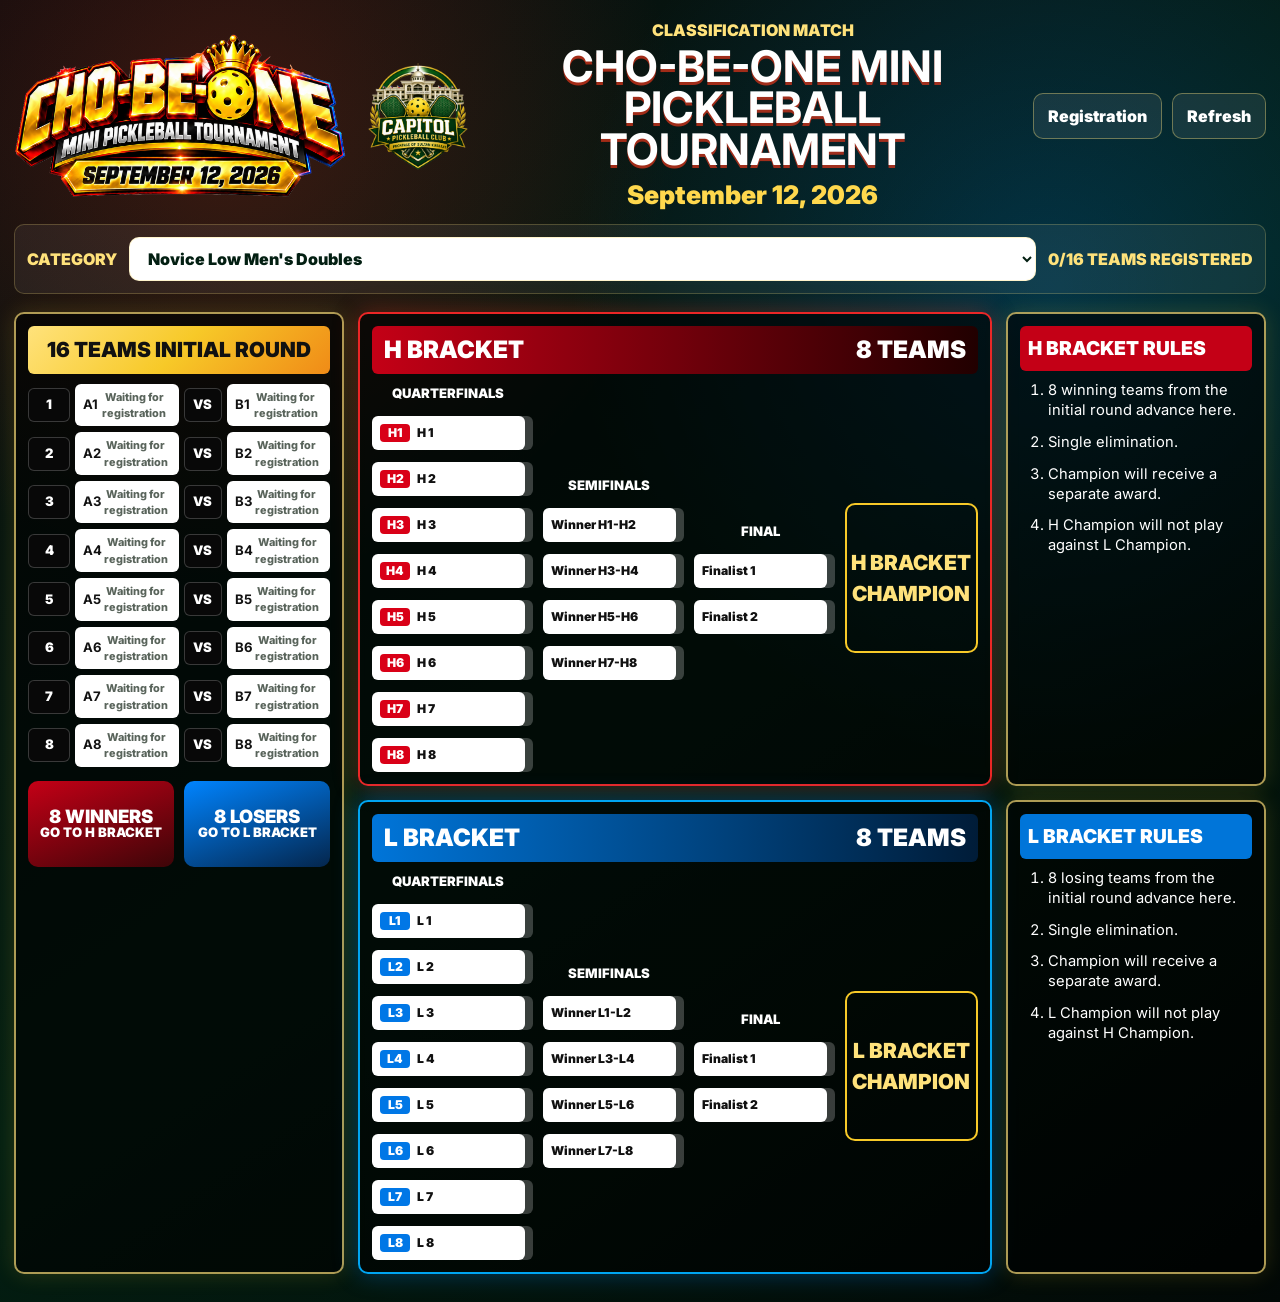
==== bracketing.html @ bdbdcc71 "Add bracketing" ====
<!DOCTYPE html>
<html lang="en">
<head>
  <meta charset="UTF-8">
  <meta name="viewport" content="width=device-width, initial-scale=1.0">
  <title>Cho-Be-One Tournament Bracketing</title>
  <meta name="description" content="Cho-Be-One Mini Pickleball Tournament category bracketing.">
  <link rel="preconnect" href="https://fonts.googleapis.com">
  <link rel="preconnect" href="https://fonts.gstatic.com" crossorigin>
  <link href="https://fonts.googleapis.com/css2?family=Inter:wght@400;600;700;800;900&display=swap" rel="stylesheet">
  <link rel="stylesheet" href="styles.css">
  <link rel="stylesheet" href="bracketing.css">
</head>
<body class="bracket-body">
  <main class="bracket-page">
    <header class="bracket-hero">
      <div class="bracket-brand">
        <img src="assets/chobeone-logo.png" alt="Cho-Be-One Mini Pickleball Tournament logo" class="bracket-event-logo">
        <img src="assets/cpc-logo.png" alt="Capitol Pickleball Club logo" class="bracket-club-logo">
      </div>
      <div class="bracket-title-wrap">
        <p class="bracket-kicker">Classification Match</p>
        <h1>Cho-Be-One Mini Pickleball Tournament</h1>
        <p>September 12, 2026</p>
      </div>
      <nav class="bracket-nav" aria-label="Bracketing navigation">
        <a href="index.html" class="bracket-nav-link">Registration</a>
        <button type="button" class="bracket-nav-link" id="refreshBracketBtn">Refresh</button>
      </nav>
    </header>

    <section class="bracket-control-panel">
      <label class="bracket-select-label" for="bracketCategorySelect">Category</label>
      <select id="bracketCategorySelect" class="bracket-category-select"></select>
      <div class="bracket-count" id="bracketCount">Loading teams...</div>
    </section>

    <section class="classification-layout">
      <aside class="initial-round-card">
        <div class="panel-title gold">16 Teams Initial Round</div>
        <div class="match-table" id="initialMatchTable"></div>
        <div class="advance-boxes">
          <div class="advance-box high">8 Winners<br><span>Go to H Bracket</span></div>
          <div class="advance-box low">8 Losers<br><span>Go to L Bracket</span></div>
        </div>
      </aside>

      <div class="brackets-stack">
        <section class="bracket-panel high-panel">
          <div class="bracket-panel-head">
            <h2>H Bracket</h2>
            <span>8 Teams</span>
          </div>
          <div class="tournament-bracket" id="hBracket"></div>
        </section>

        <section class="bracket-panel low-panel">
          <div class="bracket-panel-head">
            <h2>L Bracket</h2>
            <span>8 Teams</span>
          </div>
          <div class="tournament-bracket" id="lBracket"></div>
        </section>
      </div>

      <aside class="rules-stack">
        <section class="rules-panel high-rules">
          <h2>H Bracket Rules</h2>
          <ol>
            <li>8 winning teams from the initial round advance here.</li>
            <li>Single elimination.</li>
            <li>Champion will receive a separate award.</li>
            <li>H Champion will not play against L Champion.</li>
          </ol>
        </section>
        <section class="rules-panel low-rules">
          <h2>L Bracket Rules</h2>
          <ol>
            <li>8 losing teams from the initial round advance here.</li>
            <li>Single elimination.</li>
            <li>Champion will receive a separate award.</li>
            <li>L Champion will not play against H Champion.</li>
          </ol>
        </section>
      </aside>
    </section>
  </main>

  <script src="bracketing.js"></script>
</body>
</html>
---- styles.css ----
/* ==========================================================================
   Cho-Be-One Mini Pickleball Tournament - Design System & Stylesheet
   Typography: Inter (Clean, Modern, Athletic)
   Theme: Forest Emerald & Championship Gold with High Contrast Accents
   ========================================================================== */

:root {
  /* Brand Palette */
  --green-950: #031f12;
  --green-900: #07351f;
  --green-800: #0a4f2d;
  --green-700: #0c6f3a;
  --green-600: #108e4c;
  --green-100: #e3f5ec;
  --green-50:  #f0faf4;

  --gold-500: #f7c928;
  --gold-400: #ffd84d;
  --gold-300: #ffe27b;
  --gold-100: #fff9e6;

  --red-600: #c92a10;
  --red-500: #e23519;
  --red-100: #ffe8e4;

  --ink: #0d130f;
  --ink-secondary: #3d4a41;
  --muted: #66756b;
  --surface: #ffffff;
  --surface-subtle: #f8faf8;
  --line: rgba(3, 31, 18, 0.12);
  --line-focus: #0c6f3a;

  /* Shadows & Elevation */
  --shadow-sm: 0 2px 6px rgba(0, 0, 0, 0.05);
  --shadow-md: 0 8px 24px rgba(3, 31, 18, 0.08);
  --shadow-lg: 0 20px 48px rgba(3, 31, 18, 0.18), 0 6px 14px rgba(0, 0, 0, 0.08);
  --shadow-dropdown: 0 16px 40px rgba(3, 31, 18, 0.18), 0 4px 12px rgba(0, 0, 0, 0.06);

  /* Radii */
  --radius-sm: 6px;
  --radius-md: 10px;
  --radius-lg: 16px;
  --radius-full: 9999px;

  /* Physics / Inertial Transitions */
  --ease-spring: cubic-bezier(0.16, 1, 0.3, 1);
  --ease-smooth: cubic-bezier(0.2, 0.8, 0.2, 1);
  --duration-fast: 160ms;
  --duration-normal: 260ms;
  --duration-slow: 380ms;
}

/* Base Reset & Box Sizing */
*, *::before, *::after {
  box-sizing: border-box;
}

html {
  font-family: "Inter", -apple-system, BlinkMacSystemFont, "Segoe UI", Roboto, sans-serif;
  -webkit-font-smoothing: antialiased;
  -moz-osx-font-smoothing: grayscale;
  scroll-behavior: smooth;
  color: var(--ink);
  background: var(--green-950);
}

body {
  margin: 0;
  min-height: 100vh;
  color: var(--ink);
  font-family: "Inter", sans-serif;
  line-height: 1.5;
  background:
    radial-gradient(circle at 12% 8%, rgba(247, 201, 40, 0.18), transparent 38rem),
    radial-gradient(circle at 88% 30%, rgba(12, 111, 58, 0.35), transparent 42rem),
    linear-gradient(155deg, var(--green-950) 0%, var(--green-900) 45%, #05140d 100%);
  background-attachment: fixed;
  overflow-x: hidden;
}

img {
  max-width: 100%;
  height: auto;
  display: block;
}

button, input, select, textarea {
  font-family: inherit;
  font-size: 1rem;
}

/* Visually Hidden Utility for Accessible Native Controls */
.visually-hidden,
.visually-hidden-file {
  position: absolute !important;
  width: 1px !important;
  height: 1px !important;
  padding: 0 !important;
  margin: -1px !important;
  overflow: hidden !important;
  clip: rect(0, 0, 0, 0) !important;
  white-space: nowrap !important;
  border: 0 !important;
}

/* ==========================================================================
   Global Centralized Floating Toast Notifications
   ========================================================================== */
.toast-container {
  position: fixed;
  top: 24px;
  left: 50%;
  transform: translateX(-50%);
  z-index: 9999;
  width: min(92vw, 440px);
  pointer-events: none;
  display: flex;
  flex-direction: column;
  gap: 10px;
}

.toast {
  pointer-events: auto;
  display: flex;
  align-items: center;
  justify-content: space-between;
  gap: 12px;
  padding: 14px 18px;
  border-radius: var(--radius-md);
  background: rgba(13, 19, 15, 0.94);
  backdrop-filter: blur(14px);
  -webkit-backdrop-filter: blur(14px);
  color: #ffffff;
  box-shadow: 0 14px 36px rgba(0, 0, 0, 0.4), 0 0 0 1px rgba(255, 255, 255, 0.1);
  opacity: 0;
  transform: translateY(-24px) scale(0.94);
  transition: transform var(--duration-slow) var(--ease-spring), opacity var(--duration-normal) ease;
}

.toast.show {
  opacity: 1;
  transform: translateY(0) scale(1);
}

.toast.hide {
  opacity: 0;
  transform: translateY(-16px) scale(0.96);
  transition: transform 200ms ease, opacity 200ms ease;
}

.toast-body {
  display: flex;
  align-items: center;
  gap: 12px;
  min-width: 0;
  flex: 1;
}

.toast-icon {
  display: inline-flex;
  align-items: center;
  justify-content: center;
  flex-shrink: 0;
  width: 28px;
  height: 28px;
  border-radius: var(--radius-full);
}

.toast-message {
  font-size: 0.88rem;
  font-weight: 600;
  line-height: 1.4;
  word-break: break-word;
}

.toast-close {
  background: transparent;
  border: none;
  color: rgba(255, 255, 255, 0.6);
  cursor: pointer;
  padding: 4px;
  display: flex;
  align-items: center;
  justify-content: center;
  border-radius: var(--radius-sm);
  transition: color var(--duration-fast), background var(--duration-fast);
}

.toast-close:hover {
  color: #fff;
  background: rgba(255, 255, 255, 0.1);
}

/* Toast Variants */
.toast.toast-success {
  border-left: 4px solid var(--gold-500);
}
.toast.toast-success .toast-icon {
  background: rgba(12, 111, 58, 0.35);
  color: var(--gold-400);
}

.toast.toast-error {
  border-left: 4px solid var(--red-500);
}
.toast.toast-error .toast-icon {
  background: rgba(226, 53, 25, 0.25);
  color: #ff7563;
}

.toast.toast-info {
  border-left: 4px solid var(--gold-400);
}
.toast.toast-info .toast-icon {
  background: rgba(247, 201, 40, 0.2);
  color: var(--gold-300);
}

/* ==========================================================================
   Layout Shell & Header
   ========================================================================== */
.page-shell {
  width: min(1200px, calc(100% - clamp(24px, 5vw, 64px)));
  margin: 0 auto;
  padding: 24px 0 64px;
}

.site-header {
  margin-bottom: 14px;
}

.brand-lockup {
  display: flex;
  flex-direction: column;
  align-items: center;
  justify-content: center;
  gap: 8px;
  text-align: center;
}

.club-logo {
  width: clamp(115px, 14vw, 160px);
  height: auto;
  filter: drop-shadow(0 12px 28px rgba(0, 0, 0, 0.48));
  transition: transform var(--duration-normal) var(--ease-spring);
}

.club-logo:hover {
  transform: scale(1.04);
}

.event-logo {
  width: min(560px, 88vw);
  height: auto;
  filter: drop-shadow(0 14px 28px rgba(0, 0, 0, 0.45));
}

/* ==========================================================================
   Hero Section Grid
   ========================================================================== */
.hero-section {
  display: flex;
  flex-direction: column;
  gap: 24px;
}

.hero-grid {
  display: grid;
  grid-template-columns: minmax(0, 1.05fr) minmax(440px, 510px);
  gap: clamp(20px, 3.5vw, 36px);
  align-items: start;
}

.registration-panel {
  grid-column: 2;
  grid-row: 1 / span 2;
  align-self: stretch;
}

.categories-section {
  grid-column: 1;
  grid-row: 2;
  align-self: stretch;
}

/* Left Hero Copy */
.hero-copy {
  color: #ffffff;
  padding-top: 0;
}

.badge-pill {
  display: inline-flex;
  align-items: center;
  gap: 8px;
  padding: 5px 13px;
  border-radius: var(--radius-full);
  background: rgba(247, 201, 40, 0.12);
  border: 1px solid rgba(247, 201, 40, 0.32);
  color: var(--gold-300);
  font-size: 0.78rem;
  font-weight: 800;
  letter-spacing: 0.03em;
  text-transform: uppercase;
  margin-top: 14px;
  margin-bottom: 12px;
}

.badge-pill.sm {
  margin-top: 0;
  font-size: 0.72rem;
  padding: 4px 10px;
  margin-bottom: 10px;
}

.badge-icon {
  color: var(--gold-400);
}

.hero-title {
  margin: 0 0 12px;
  font-family: "Inter", sans-serif;
  font-size: clamp(2.3rem, 4.5vw, 3.8rem);
  font-weight: 900;
  line-height: 1.05;
  letter-spacing: -0.035em;
  color: #ffffff;
  text-transform: capitalize;
  text-shadow: 0 4px 16px rgba(0, 0, 0, 0.4);
}

.lead {
  margin: 0 0 20px;
  font-size: clamp(1rem, 1.4vw, 1.15rem);
  line-height: 1.6;
  color: rgba(255, 255, 255, 0.86);
  max-width: 540px;
}

/* Event Strip Cards: Row 1 is Tournament Date (full width), Row 2 is Start & Registration (2 cols) */
.event-strip {
  display: grid;
  grid-template-columns: repeat(2, minmax(0, 1fr));
  gap: 12px;
  margin-bottom: 12px;
}

.event-strip-item {
  display: flex;
  align-items: center;
  text-align: left;
  gap: 14px;
  padding: 16px 18px;
  border-radius: var(--radius-md);
  background: rgba(255, 255, 255, 0.05);
  border: 1px solid rgba(255, 255, 255, 0.12);
  backdrop-filter: blur(8px);
  transition: transform var(--duration-normal) var(--ease-spring), border-color var(--duration-normal);
}

.event-strip-item.featured,
.event-strip-item:first-child {
  grid-column: 1 / -1;
  background: rgba(255, 255, 255, 0.08);
  border-color: rgba(247, 201, 40, 0.3);
}

.event-strip-item:hover {
  transform: translateY(-2px);
  border-color: rgba(247, 201, 40, 0.4);
  background: rgba(255, 255, 255, 0.09);
}

.strip-icon-box {
  display: inline-flex;
  align-items: center;
  justify-content: center;
  width: 40px;
  height: 40px;
  border-radius: var(--radius-sm);
  background: rgba(247, 201, 40, 0.15);
  color: var(--gold-400);
  flex-shrink: 0;
}

.strip-label {
  display: block;
  font-size: 0.72rem;
  font-weight: 700;
  text-transform: uppercase;
  letter-spacing: 0.04em;
  color: rgba(255, 255, 255, 0.65);
  margin-bottom: 3px;
  text-align: left;
}

.strip-value {
  display: block;
  font-size: 0.96rem;
  font-weight: 800;
  color: #ffffff;
  text-align: left;
}

/* Deadline Box */
.deadline-box {
  display: flex;
  align-items: center;
  gap: 16px;
  padding: 16px 20px;
  border-radius: var(--radius-md);
  border-left: 4px solid var(--gold-500);
  background: linear-gradient(90deg, rgba(226, 53, 25, 0.22), rgba(247, 201, 40, 0.12));
  border-top: 1px solid rgba(255, 255, 255, 0.08);
  border-right: 1px solid rgba(255, 255, 255, 0.08);
  border-bottom: 1px solid rgba(255, 255, 255, 0.08);
  margin-bottom: 0;
}

.deadline-icon-wrap {
  display: inline-flex;
  align-items: center;
  justify-content: center;
  width: 40px;
  height: 40px;
  border-radius: var(--radius-full);
  background: rgba(226, 53, 25, 0.2);
  color: var(--gold-400);
  flex-shrink: 0;
}

.deadline-label {
  display: block;
  font-size: 0.75rem;
  font-weight: 700;
  text-transform: uppercase;
  letter-spacing: 0.03em;
  color: rgba(255, 255, 255, 0.72);
}

.deadline-value {
  display: block;
  font-size: 1.05rem;
  font-weight: 800;
  color: var(--gold-300);
  margin-top: 2px;
}


/* ==========================================================================
   Registration Form Panel (Clean Cards, 8px Spacing, Modern UX)
   ========================================================================== */
.registration-panel {
  background: var(--surface);
  border-radius: var(--radius-lg);
  border: 1px solid rgba(255, 226, 123, 0.4);
  box-shadow: var(--shadow-lg);
  padding: clamp(20px, 3.5vw, 32px);
  position: relative;
}

.form-header {
  margin-bottom: 24px;
}

.form-header-badge {
  display: inline-block;
  font-size: 0.72rem;
  font-weight: 800;
  text-transform: uppercase;
  letter-spacing: 0.05em;
  color: var(--green-700);
  background: var(--green-100);
  padding: 4px 10px;
  border-radius: var(--radius-full);
  margin-bottom: 8px;
}

.form-header h2 {
  margin: 0 0 6px;
  font-size: clamp(1.4rem, 2.2vw, 1.85rem);
  font-weight: 800;
  letter-spacing: -0.02em;
  color: var(--green-950);
}

.form-header p {
  margin: 0;
  font-size: 0.88rem;
  color: var(--muted);
}

/* Form Sections */
.form-sections-wrapper {
  display: flex;
  flex-direction: column;
  gap: 20px;
}

.form-section {
  border: 1px solid var(--line);
  border-radius: var(--radius-md);
  padding: 18px 16px 16px;
  margin: 0;
  background: var(--surface-subtle);
  transition: border-color var(--duration-normal);
}

.form-section:focus-within {
  border-color: rgba(12, 111, 58, 0.4);
}

.section-legend {
  font-size: 0.8rem;
  font-weight: 800;
  text-transform: uppercase;
  letter-spacing: 0.04em;
  color: var(--green-800);
  padding: 0 8px;
  margin-left: 4px;
  display: inline-flex;
  align-items: center;
  gap: 8px;
}

.legend-num {
  display: inline-flex;
  align-items: center;
  justify-content: center;
  width: 18px;
  height: 18px;
  border-radius: var(--radius-full);
  background: var(--green-700);
  color: #fff;
  font-size: 0.7rem;
  font-weight: 900;
}

.form-grid {
  display: grid;
  grid-template-columns: repeat(2, minmax(0, 1fr));
  gap: 14px;
  margin-top: 4px;
}

.field {
  display: flex;
  flex-direction: column;
  gap: 6px;
}

.field.full {
  grid-column: 1 / -1;
}

.field-label {
  font-size: 0.82rem;
  font-weight: 700;
  color: var(--ink);
  letter-spacing: -0.01em;
}

.required-star {
  color: var(--red-500);
  font-weight: 900;
}

.field-hint {
  display: block;
  font-size: 0.76rem;
  font-weight: 600;
  color: var(--muted);
}

.category-meta-row {
  margin-top: 6px;
  display: flex;
  align-items: center;
  justify-content: space-between;
}

/* Input Styles */
.input-wrapper input {
  width: 100%;
  min-height: 44px;
  padding: 10px 14px;
  border: 1px solid var(--line);
  border-radius: var(--radius-sm);
  background: #ffffff;
  color: var(--ink);
  font-size: 0.92rem;
  font-weight: 500;
  outline: none;
  transition: border-color var(--duration-fast), box-shadow var(--duration-fast), background var(--duration-fast);
}

.input-wrapper input::placeholder {
  color: #9aa59e;
  font-weight: 400;
}

.input-wrapper input:hover {
  border-color: rgba(3, 31, 18, 0.28);
}

.input-wrapper input:focus {
  border-color: var(--line-focus);
  box-shadow: 0 0 0 3px rgba(12, 111, 58, 0.18);
  background: #ffffff;
}

/* ==========================================================================
   Smooth Custom Dropdown Component
   ========================================================================== */
.custom-dropdown {
  position: relative;
  width: 100%;
  outline: none;
  user-select: none;
}

.dropdown-trigger {
  display: flex;
  align-items: center;
  justify-content: space-between;
  width: 100%;
  min-height: 46px;
  padding: 10px 14px;
  border: 1px solid var(--line);
  border-radius: var(--radius-sm);
  background: #ffffff;
  color: var(--ink);
  font-size: 0.92rem;
  font-weight: 500;
  cursor: pointer;
  outline: none;
  transition: border-color var(--duration-fast), box-shadow var(--duration-fast), background var(--duration-fast);
}

.custom-dropdown:focus .dropdown-trigger,
.custom-dropdown.open .dropdown-trigger {
  border-color: var(--line-focus);
  box-shadow: 0 0 0 3px rgba(12, 111, 58, 0.18);
}

.dropdown-trigger:hover {
  border-color: rgba(3, 31, 18, 0.32);
}

.dropdown-selected-text {
  flex: 1;
  white-space: nowrap;
  overflow: hidden;
  text-overflow: ellipsis;
  color: var(--ink);
}

.dropdown-selected-text.is-placeholder {
  color: #9aa59e;
}

.dropdown-arrow {
  display: inline-flex;
  align-items: center;
  justify-content: center;
  color: var(--muted);
  margin-left: 8px;
  transition: transform var(--duration-normal) var(--ease-spring), color var(--duration-fast);
}

.custom-dropdown.open .dropdown-arrow {
  transform: rotate(180deg);
  color: var(--green-700);
}

/* Dropdown Menu Popover with Inertial Spring Animation */
.dropdown-menu {
  position: absolute;
  top: calc(100% + 6px);
  left: 0;
  right: 0;
  z-index: 100;
  margin: 0;
  padding: 6px;
  list-style: none;
  background: #ffffff;
  border: 1px solid rgba(12, 111, 58, 0.2);
  border-radius: var(--radius-md);
  box-shadow: var(--shadow-dropdown);
  max-height: 280px;
  overflow-y: auto;
  overscroll-behavior: contain;

  /* Inertial Entry/Exit State */
  opacity: 0;
  visibility: hidden;
  transform: translateY(-8px) scale(0.98);
  pointer-events: none;
  transition:
    opacity var(--duration-normal) var(--ease-spring),
    transform var(--duration-normal) var(--ease-spring),
    visibility var(--duration-normal);
}

.custom-dropdown.open .dropdown-menu {
  opacity: 1;
  visibility: visible;
  transform: translateY(0) scale(1);
  pointer-events: auto;
}

/* Custom Scrollbar for Dropdown Menu */
.dropdown-menu::-webkit-scrollbar {
  width: 6px;
}
.dropdown-menu::-webkit-scrollbar-thumb {
  background: rgba(3, 31, 18, 0.15);
  border-radius: 999px;
}
.dropdown-menu::-webkit-scrollbar-thumb:hover {
  background: rgba(3, 31, 18, 0.3);
}

/* Dropdown Options */
.dropdown-option {
  display: flex;
  align-items: center;
  justify-content: space-between;
  gap: 10px;
  padding: 10px 12px;
  border-radius: var(--radius-sm);
  font-size: 0.88rem;
  font-weight: 500;
  color: var(--ink);
  cursor: pointer;
  transition: background var(--duration-fast) ease, color var(--duration-fast) ease;
}

.dropdown-option:hover,
.dropdown-option.highlighted {
  background: var(--green-50);
  color: var(--green-950);
}

.dropdown-option.selected {
  background: var(--green-100);
  color: var(--green-900);
  font-weight: 700;
}

.dropdown-option.disabled {
  opacity: 0.55;
  cursor: not-allowed;
  background: #fff8f7;
  color: #8b1c12;
}

.option-badge {
  font-size: 0.72rem;
  font-weight: 700;
  padding: 3px 8px;
  border-radius: var(--radius-full);
  background: rgba(3, 31, 18, 0.06);
  color: var(--muted);
  flex-shrink: 0;
}

.dropdown-option.selected .option-badge {
  background: var(--green-700);
  color: #fff;
}

.dropdown-option.disabled .option-badge {
  background: #ffe8e4;
  color: var(--red-600);
}

/* ==========================================================================
   Custom File Dropzone UX
   ========================================================================== */
.custom-file-dropzone {
  display: block;
  border: 1.5px dashed var(--line);
  border-radius: var(--radius-md);
  background: #ffffff;
  padding: 14px 16px;
  cursor: pointer;
  transition: border-color var(--duration-fast), background var(--duration-fast), transform var(--duration-fast);
}

.custom-file-dropzone:hover {
  border-color: var(--green-700);
  background: var(--green-50);
}

.custom-file-dropzone.has-file {
  border-color: var(--green-600);
  background: var(--green-50);
  border-style: solid;
}

.dropzone-content {
  display: flex;
  align-items: center;
  gap: 12px;
}

.dropzone-icon {
  display: inline-flex;
  align-items: center;
  justify-content: center;
  width: 38px;
  height: 38px;
  border-radius: var(--radius-sm);
  background: var(--green-100);
  color: var(--green-700);
  flex-shrink: 0;
  transition: transform var(--duration-fast) var(--ease-spring);
}

.custom-file-dropzone:hover .dropzone-icon {
  transform: scale(1.08);
}

.custom-file-dropzone.has-file .dropzone-icon {
  background: var(--green-700);
  color: #ffffff;
}

.dropzone-text {
  flex: 1;
  min-width: 0;
}

.dropzone-prompt {
  display: block;
  font-size: 0.84rem;
  font-weight: 700;
  color: var(--ink);
  white-space: nowrap;
  overflow: hidden;
  text-overflow: ellipsis;
}

.dropzone-sub {
  display: block;
  font-size: 0.73rem;
  color: var(--muted);
}

.file-chosen-tag {
  display: inline-block;
  font-size: 0.72rem;
  font-weight: 700;
  color: var(--green-800);
  background: var(--green-100);
  padding: 4px 8px;
  border-radius: var(--radius-sm);
  flex-shrink: 0;
}

/* ==========================================================================
   Buttons & Loaders
   ========================================================================== */
.primary-button {
  position: relative;
  display: inline-flex;
  align-items: center;
  justify-content: center;
  width: 100%;
  min-height: 52px;
  margin-top: 20px;
  padding: 12px 24px;
  border: 0;
  border-radius: var(--radius-md);
  background: linear-gradient(135deg, var(--gold-400) 0%, var(--gold-500) 50%, #f08b17 100%);
  color: #111411;
  cursor: pointer;
  font-size: 0.96rem;
  font-weight: 900;
  letter-spacing: 0.02em;
  text-transform: uppercase;
  box-shadow: 0 6px 0 #942f11, 0 14px 22px rgba(0, 0, 0, 0.16);
  transition: transform var(--duration-fast) var(--ease-spring), box-shadow var(--duration-fast) var(--ease-spring), filter var(--duration-fast);
}

.primary-button:hover {
  transform: translateY(-2px);
  box-shadow: 0 8px 0 #942f11, 0 18px 28px rgba(0, 0, 0, 0.2);
  filter: brightness(1.03);
}

.primary-button:active {
  transform: translateY(3px);
  box-shadow: 0 3px 0 #942f11, 0 6px 12px rgba(0, 0, 0, 0.2);
}

.primary-button:disabled {
  cursor: not-allowed;
  opacity: 0.75;
  transform: none;
  box-shadow: 0 4px 0 #942f11;
}

/* Spinner for Buttons (Form submit & Modal action) */
.button-loader,
.modal-btn-spinner {
  display: none;
  width: 18px;
  height: 18px;
  margin-left: 10px;
  border: 2.5px solid rgba(17, 20, 17, 0.22);
  border-top-color: #111411;
  border-radius: 999px;
  animation: spin 0.7s linear infinite;
}

.primary-button.loading .button-loader,
.modal-action.loading .button-loader {
  display: inline-block;
}

@keyframes spin {
  to { transform: rotate(360deg); }
}

.privacy-note {
  display: flex;
  align-items: center;
  justify-content: center;
  gap: 6px;
  margin: 16px 0 0;
  font-size: 0.78rem;
  color: var(--muted);
  text-align: center;
}

.privacy-note svg {
  color: var(--green-700);
  flex-shrink: 0;
}

.placeholder-actions {
  display: grid;
  grid-template-columns: repeat(2, minmax(0, 1fr));
  gap: 12px;
  margin-top: 24px;
  padding-top: 20px;
  border-top: 1px solid var(--line);
}

.secondary-action-button {
  min-height: 48px;
  padding: 10px 16px;
  display: inline-flex;
  align-items: center;
  justify-content: center;
  gap: 8px;
  border: 1.5px solid rgba(12, 111, 58, 0.22);
  border-radius: var(--radius-md);
  background: #ffffff;
  color: var(--green-950);
  cursor: pointer;
  font-family: "Inter", sans-serif;
  font-size: 0.85rem;
  font-weight: 800;
  letter-spacing: 0.04em;
  text-transform: uppercase;
  box-shadow: 0 2px 5px rgba(3, 31, 18, 0.04);
  transition:
    transform var(--duration-fast) var(--ease-spring),
    border-color var(--duration-fast) ease,
    background-color var(--duration-fast) ease,
    color var(--duration-fast) ease,
    box-shadow var(--duration-fast) var(--ease-spring);
}

.secondary-action-button .action-btn-icon {
  color: var(--green-700);
  transition: transform var(--duration-fast) var(--ease-spring), color var(--duration-fast) ease;
}

.secondary-action-button:hover {
  transform: translateY(-2px);
  border-color: var(--green-700);
  background: var(--green-50);
  color: var(--green-900);
  box-shadow: 0 6px 16px rgba(12, 111, 58, 0.12);
}

.secondary-action-button:hover .action-btn-icon {
  transform: scale(1.1);
  color: var(--green-800);
}

.secondary-action-button:active {
  transform: translateY(1px);
  box-shadow: 0 2px 4px rgba(3, 31, 18, 0.08);
}

.secondary-action-button:focus-visible {
  outline: none;
  border-color: var(--green-700);
  box-shadow: 0 0 0 3px rgba(12, 111, 58, 0.2);
}

/* Status Message (Inline fallback) */
.status-message {
  margin-bottom: 16px;
  padding: 12px 16px;
  border-radius: var(--radius-sm);
  font-size: 0.88rem;
  font-weight: 700;
  line-height: 1.4;
}

.status-message.success {
  background: #dff6e8;
  color: #0c4f2b;
  border-left: 4px solid var(--green-700);
}

.status-message.error {
  background: #ffe2dc;
  color: #8b1c12;
  border-left: 4px solid var(--red-500);
}

/* ==========================================================================
   Categories / Brackets Grid Section
   ========================================================================== */
.categories-section {
  margin-top: 18px;
  padding-top: 18px;
  border-top: 1px solid rgba(255, 255, 255, 0.1);
}

.section-header-row {
  margin-bottom: 24px;
}

.section-heading h2 {
  margin: 0 0 8px;
  font-size: clamp(1.6rem, 3vw, 2.2rem);
  font-weight: 900;
  letter-spacing: -0.025em;
  color: #ffffff;
}

.section-sub {
  margin: 0;
  font-size: 0.95rem;
  color: rgba(255, 255, 255, 0.72);
  max-width: 620px;
}

.category-grid {
  display: grid;
  grid-template-columns: repeat(auto-fill, minmax(260px, 1fr));
  gap: 16px;
}

/* Bracket Card */
.bracket-card {
  display: flex;
  flex-direction: column;
  justify-content: space-between;
  padding: 20px;
  border-radius: var(--radius-md);
  background: rgba(255, 255, 255, 0.05);
  border: 1px solid rgba(255, 226, 123, 0.22);
  backdrop-filter: blur(8px);
  cursor: pointer;
  transition: transform var(--duration-normal) var(--ease-spring), border-color var(--duration-normal), background var(--duration-normal), box-shadow var(--duration-normal);
}

.bracket-card:hover {
  transform: translateY(-4px);
  background: rgba(255, 255, 255, 0.09);
  border-color: var(--gold-400);
  box-shadow: 0 12px 28px rgba(0, 0, 0, 0.3);
}

.bracket-card.is-selected {
  border-color: var(--gold-400);
  background: rgba(247, 201, 40, 0.12);
  box-shadow: 0 0 0 2px var(--gold-400);
}

.bracket-badge {
  align-self: flex-start;
  font-size: 0.72rem;
  font-weight: 800;
  text-transform: uppercase;
  letter-spacing: 0.04em;
  padding: 3px 8px;
  border-radius: var(--radius-full);
  background: rgba(247, 201, 40, 0.15);
  color: var(--gold-300);
  margin-bottom: 12px;
}

.bracket-title {
  font-size: 1.08rem;
  font-weight: 800;
  color: #ffffff;
  margin: 0 0 14px;
  line-height: 1.25;
}

.bracket-footer {
  display: flex;
  align-items: center;
  justify-content: space-between;
  padding-top: 12px;
  border-top: 1px solid rgba(255, 255, 255, 0.08);
}

.bracket-slots {
  font-size: 0.78rem;
  font-weight: 700;
  color: rgba(255, 255, 255, 0.72);
}

.bracket-slots.full {
  color: #ff8c7a;
}

.bracket-select-action {
  font-size: 0.76rem;
  font-weight: 800;
  text-transform: uppercase;
  color: var(--gold-300);
  display: inline-flex;
  align-items: center;
  gap: 4px;
}

/* ==========================================================================
   Skeleton Loading Component
   ========================================================================== */
@keyframes shimmer {
  0% { background-position: -200% 0; }
  100% { background-position: 200% 0; }
}

.skeleton {
  background: linear-gradient(
    90deg,
    rgba(255, 255, 255, 0.08) 25%,
    rgba(255, 255, 255, 0.18) 50%,
    rgba(255, 255, 255, 0.08) 75%
  );
  background-size: 200% 100%;
  animation: shimmer 1.6s infinite ease-in-out;
  border-radius: var(--radius-sm);
  display: block;
}

/* Light background skeleton */
.skeleton-text {
  background: linear-gradient(
    90deg,
    #e8edea 25%,
    #f4f7f5 50%,
    #e8edea 75%
  );
  background-size: 200% 100%;
  animation: shimmer 1.6s infinite ease-in-out;
  height: 14px;
  display: inline-block;
}

.skeleton-card {
  min-height: 140px;
  cursor: default !important;
}

.skeleton-card:hover {
  transform: none !important;
  border-color: rgba(255, 226, 123, 0.22) !important;
  background: rgba(255, 255, 255, 0.05) !important;
  box-shadow: none !important;
}

.skeleton-badge {
  width: 60px;
  height: 18px;
  border-radius: var(--radius-full);
  margin-bottom: 12px;
}

.skeleton-title {
  width: 85%;
  height: 22px;
  margin-bottom: 16px;
}

.skeleton-subtitle {
  width: 50%;
  height: 14px;
}

/* ==========================================================================
   Modal Dialog & Inertial Animation
   ========================================================================== */
.modal-backdrop {
  position: fixed;
  inset: 0;
  z-index: 1000;
  display: flex;
  align-items: center;
  justify-content: center;
  padding: 20px;
  background: rgba(3, 31, 18, 0.78);
  backdrop-filter: blur(10px);
  -webkit-backdrop-filter: blur(10px);
  opacity: 0;
  visibility: hidden;
  transition: opacity var(--duration-normal) var(--ease-spring), visibility var(--duration-normal);
}

.modal-backdrop.open {
  opacity: 1;
  visibility: visible;
}

.success-modal {
  position: relative;
  width: min(100%, 460px);
  border-radius: var(--radius-lg);
  border: 1px solid rgba(255, 226, 123, 0.65);
  background: var(--surface);
  box-shadow: 0 28px 70px rgba(0, 0, 0, 0.5);
  padding: 36px 30px 30px;
  text-align: center;
  transform: scale(0.92) translateY(16px);
  transition: transform var(--duration-slow) var(--ease-spring);
}

.modal-backdrop.open .success-modal {
  transform: scale(1) translateY(0);
}

.modal-close {
  position: absolute;
  top: 14px;
  right: 14px;
  width: 36px;
  height: 36px;
  border: 1px solid var(--line);
  border-radius: var(--radius-full);
  background: #ffffff;
  color: var(--green-950);
  cursor: pointer;
  display: flex;
  align-items: center;
  justify-content: center;
  transition: background var(--duration-fast), transform var(--duration-fast);
}

.modal-close:hover {
  background: var(--green-50);
  transform: rotate(90deg);
}

.modal-badge-wrapper {
  display: flex;
  justify-content: center;
  margin-bottom: 20px;
}

.modal-badge {
  display: inline-flex;
  align-items: center;
  justify-content: center;
  width: 76px;
  height: 76px;
  border-radius: var(--radius-full);
  background: linear-gradient(135deg, var(--gold-300), var(--gold-500));
  color: var(--green-950);
  box-shadow: 0 10px 24px rgba(247, 201, 40, 0.35);
}

.modal-eyebrow {
  margin: 0 0 6px;
  font-size: 0.78rem;
  font-weight: 800;
  text-transform: uppercase;
  letter-spacing: 0.05em;
  color: var(--green-700);
}

.success-modal h2 {
  margin: 0 0 12px;
  font-size: clamp(1.6rem, 2.5vw, 2.1rem);
  font-weight: 900;
  letter-spacing: -0.025em;
  color: var(--green-950);
}

.modal-desc {
  margin: 0 0 24px;
  color: var(--ink-secondary);
  font-size: 0.92rem;
  line-height: 1.6;
}

.modal-button-group {
  display: flex;
  justify-content: center;
}

.modal-action {
  width: 100%;
  margin-top: 0;
  box-shadow: 0 4px 0 #942f11, 0 10px 18px rgba(0, 0, 0, 0.14);
}

/* ==========================================================================
   Responsive Breakpoints & UX Alignments
   ========================================================================== */

/* Narrow screens */
@media (max-width: 860px) {
  .site-header {
    margin-bottom: 10px;
  }

  .hero-grid {
    grid-template-columns: 1fr;
    gap: 20px;
  }

  .registration-panel,
  .categories-section {
    grid-column: auto;
    grid-row: auto;
  }

  .hero-copy {
    text-align: center;
    display: flex;
    flex-direction: column;
    align-items: center;
  }

  .hero-title {
    max-width: 700px;
  }

  .lead {
    max-width: 600px;
  }

  .event-strip {
    width: 100%;
    max-width: 640px;
  }

  .event-strip-item {
    text-align: left;
  }

  .deadline-box {
    width: 100%;
    max-width: 640px;
    text-align: left;
    margin-bottom: 0;
  }

  .registration-panel {
    max-width: 640px;
    margin: 0 auto;
    width: 100%;
  }

  .categories-section {
    width: 100%;
    max-width: 640px;
    margin: 12px auto 0;
    padding-top: 28px;
  }
}

/* Phablet / Mobile Landscape (max-width: 768px) */
@media (max-width: 768px) {
  .site-header {
    margin-bottom: 8px;
  }

  .club-logo {
    width: clamp(105px, 16vw, 135px);
  }

  .event-logo {
    width: min(440px, 88vw);
  }

  .category-grid {
    grid-template-columns: repeat(auto-fill, minmax(220px, 1fr));
  }
}

/* Mobile Portrait (max-width: 580px) */
@media (max-width: 580px) {
  .page-shell {
    width: calc(100% - 24px);
    padding: 14px 0 36px;
  }

  .site-header {
    margin-bottom: 6px;
  }

  .club-logo {
    width: 110px;
  }

  .hero-grid {
    gap: 16px;
  }

  .badge-pill {
    margin-top: 12px;
    margin-bottom: 8px;
  }

  .hero-title {
    font-size: 2rem;
    margin-bottom: 8px;
  }

  .lead {
    font-size: 0.94rem;
    margin-bottom: 14px;
  }

  .event-strip {
    grid-template-columns: 1fr;
    gap: 8px;
    margin-bottom: 12px;
  }

  .event-strip-item {
    padding: 12px 14px;
    text-align: left;
  }

  .event-strip-item.featured,
  .event-strip-item:first-child {
    grid-column: auto;
  }

  .deadline-box {
    padding: 12px 14px;
    margin-bottom: 0;
  }

  .registration-panel {
    padding: 20px 16px;
    border-radius: var(--radius-md);
  }

  .form-section {
    padding: 16px 12px 12px;
  }

  .form-grid {
    grid-template-columns: 1fr;
    gap: 12px;
  }

  .field.full {
    grid-column: 1;
  }

  .category-grid {
    grid-template-columns: 1fr;
  }

  .toast-container {
    top: 14px;
    width: calc(100% - 28px);
  }

  .toast {
    padding: 12px 14px;
  }

  .success-modal {
    padding: 28px 20px 24px;
  }

  .primary-button {
    min-height: 50px;
    font-size: 0.9rem;
  }
}
---- bracketing.css ----
.bracket-body {
  color: #fff;
  background:
    radial-gradient(circle at 18% 10%, rgba(226, 53, 25, 0.24), transparent 28rem),
    radial-gradient(circle at 82% 22%, rgba(0, 132, 255, 0.22), transparent 30rem),
    linear-gradient(145deg, #090b0d 0%, #031f12 52%, #020806 100%);
}

.bracket-page {
  width: min(1540px, calc(100% - 28px));
  margin: 0 auto;
  padding: 18px 0 28px;
}

.bracket-hero {
  display: grid;
  grid-template-columns: auto minmax(0, 1fr) auto;
  align-items: center;
  gap: 18px;
  min-height: 150px;
}

.bracket-brand {
  display: flex;
  align-items: center;
  gap: 16px;
}

.bracket-event-logo {
  width: min(360px, 26vw);
}

.bracket-club-logo {
  width: 110px;
}

.bracket-title-wrap {
  text-align: center;
}

.bracket-kicker {
  margin: 0 0 4px;
  color: var(--gold-300);
  font-weight: 900;
  text-transform: uppercase;
}

.bracket-title-wrap h1 {
  margin: 0;
  font-size: clamp(1.8rem, 3.4vw, 4.2rem);
  line-height: 0.95;
  text-transform: uppercase;
  text-shadow: 0 3px 0 rgba(226, 53, 25, 0.7);
}

.bracket-title-wrap p:last-child {
  margin: 6px 0 0;
  color: var(--gold-400);
  font-size: clamp(1.1rem, 2vw, 2rem);
  font-weight: 900;
}

.bracket-nav {
  justify-self: end;
  display: flex;
  gap: 10px;
}

.bracket-nav-link,
.bracket-category-select {
  min-height: 42px;
  border: 1px solid rgba(255, 226, 123, 0.38);
  border-radius: var(--radius-md);
  background: rgba(255, 255, 255, 0.08);
  color: #fff;
  font-weight: 900;
  text-decoration: none;
  padding: 10px 14px;
}

.bracket-nav-link {
  cursor: pointer;
}

.bracket-control-panel {
  display: flex;
  align-items: center;
  gap: 12px;
  margin: 10px 0 18px;
  padding: 12px;
  border: 1px solid rgba(255, 226, 123, 0.22);
  border-radius: var(--radius-md);
  background: rgba(255, 255, 255, 0.06);
}

.bracket-select-label,
.bracket-count {
  color: var(--gold-300);
  font-weight: 900;
  text-transform: uppercase;
}

.bracket-category-select {
  flex: 1;
  background: #fff;
  color: var(--green-950);
}

.classification-layout {
  display: grid;
  grid-template-columns: 330px minmax(620px, 1fr) 260px;
  gap: 14px;
  align-items: stretch;
}

.initial-round-card,
.bracket-panel,
.rules-panel {
  border-radius: var(--radius-md);
  border: 2px solid rgba(255, 226, 123, 0.68);
  background: rgba(0, 0, 0, 0.62);
  box-shadow: 0 0 22px rgba(247, 201, 40, 0.16);
}

.initial-round-card {
  padding: 12px;
}

.panel-title {
  margin-bottom: 10px;
  padding: 8px 10px;
  border-radius: var(--radius-sm);
  color: #111;
  font-size: 1.3rem;
  font-weight: 900;
  text-align: center;
  text-transform: uppercase;
}

.panel-title.gold {
  background: linear-gradient(135deg, var(--gold-300), var(--gold-500), #f08b17);
}

.match-table {
  display: grid;
  gap: 6px;
}

.match-row {
  display: grid;
  grid-template-columns: 42px 1fr 38px 1fr;
  gap: 5px;
  align-items: center;
}

.match-cell {
  min-height: 34px;
  display: flex;
  align-items: center;
  justify-content: center;
  border-radius: var(--radius-sm);
  background: #fff;
  color: #111;
  font-size: 0.82rem;
  font-weight: 900;
  text-align: center;
}

.match-number,
.match-vs {
  background: #080808;
  color: #fff;
  border: 1px solid rgba(255, 255, 255, 0.2);
}

.team-cell {
  justify-content: flex-start;
  padding: 5px 8px;
}

.team-cell span {
  display: block;
  color: #59645b;
  font-size: 0.68rem;
  font-weight: 800;
}

.advance-boxes {
  display: grid;
  grid-template-columns: 1fr 1fr;
  gap: 10px;
  margin-top: 14px;
}

.advance-box {
  min-height: 86px;
  display: flex;
  flex-direction: column;
  justify-content: center;
  border-radius: var(--radius-md);
  color: #fff;
  font-size: 1.15rem;
  font-weight: 900;
  line-height: 1.05;
  text-align: center;
  text-transform: uppercase;
}

.advance-box span {
  font-size: 0.82rem;
}

.advance-box.high {
  background: linear-gradient(160deg, #c40016, #3d0508);
}

.advance-box.low {
  background: linear-gradient(160deg, #0084ff, #04264d);
}

.brackets-stack {
  display: grid;
  gap: 14px;
}

.bracket-panel {
  padding: 12px;
}

.high-panel {
  border-color: rgba(255, 42, 42, 0.92);
  box-shadow: 0 0 24px rgba(226, 53, 25, 0.34);
}

.low-panel {
  border-color: rgba(0, 174, 255, 0.95);
  box-shadow: 0 0 24px rgba(0, 132, 255, 0.34);
}

.bracket-panel-head {
  display: flex;
  align-items: center;
  justify-content: space-between;
  margin-bottom: 10px;
  padding: 6px 12px;
  border-radius: var(--radius-sm);
  color: #fff;
  text-transform: uppercase;
}

.high-panel .bracket-panel-head {
  background: linear-gradient(90deg, #c40016, #210000);
}

.low-panel .bracket-panel-head {
  background: linear-gradient(90deg, #0075d9, #001c38);
}

.bracket-panel-head h2,
.bracket-panel-head span {
  margin: 0;
  font-size: 1.5rem;
  font-weight: 900;
}

.tournament-bracket {
  display: grid;
  grid-template-columns: 1.15fr 1fr 1fr 1fr;
  gap: 18px;
  align-items: center;
  min-height: 258px;
}

.round {
  display: grid;
  gap: 12px;
}

.round-title {
  color: #fff;
  font-size: 0.82rem;
  font-weight: 900;
  text-align: center;
  text-transform: uppercase;
}

.bracket-slot {
  min-height: 34px;
  display: flex;
  align-items: center;
  border-radius: var(--radius-sm);
  background: #fff;
  color: #111;
  font-size: 0.76rem;
  font-weight: 900;
  padding: 5px 8px;
  box-shadow: 8px 0 0 rgba(255, 255, 255, 0.22);
}

.slot-prefix {
  min-width: 30px;
  margin-right: 7px;
  border-radius: 4px;
  color: #fff;
  text-align: center;
}

.high-panel .slot-prefix {
  background: #d90017;
}

.low-panel .slot-prefix {
  background: #0077e6;
}

.champion-box {
  display: grid;
  place-items: center;
  min-height: 150px;
  border-radius: var(--radius-md);
  border: 2px solid var(--gold-500);
  color: var(--gold-300);
  font-size: 1.3rem;
  font-weight: 900;
  text-align: center;
  text-transform: uppercase;
}

.rules-stack {
  display: grid;
  gap: 14px;
}

.rules-panel {
  padding: 12px;
}

.rules-panel h2 {
  margin: 0 0 10px;
  padding: 8px;
  border-radius: var(--radius-sm);
  color: #fff;
  font-size: 1.2rem;
  font-weight: 900;
  text-transform: uppercase;
}

.high-rules h2 {
  background: #c40016;
}

.low-rules h2 {
  background: #0075d9;
}

.rules-panel ol {
  margin: 0;
  padding-left: 28px;
}

.rules-panel li {
  margin-bottom: 12px;
  font-size: 0.92rem;
  line-height: 1.35;
}

@media (max-width: 1180px) {
  .bracket-hero,
  .classification-layout {
    grid-template-columns: 1fr;
  }

  .bracket-brand,
  .bracket-nav {
    justify-self: center;
  }

  .classification-layout {
    gap: 18px;
  }
}

@media (max-width: 760px) {
  .bracket-page {
    width: calc(100% - 20px);
  }

  .bracket-control-panel,
  .bracket-nav,
  .advance-boxes {
    grid-template-columns: 1fr;
    flex-direction: column;
    align-items: stretch;
  }

  .bracket-brand {
    flex-direction: column-reverse;
  }

  .bracket-event-logo {
    width: 100%;
  }

  .bracket-club-logo {
    width: 90px;
  }

  .match-row {
    grid-template-columns: 34px 1fr 32px 1fr;
  }

  .tournament-bracket {
    grid-template-columns: 1fr;
  }
}
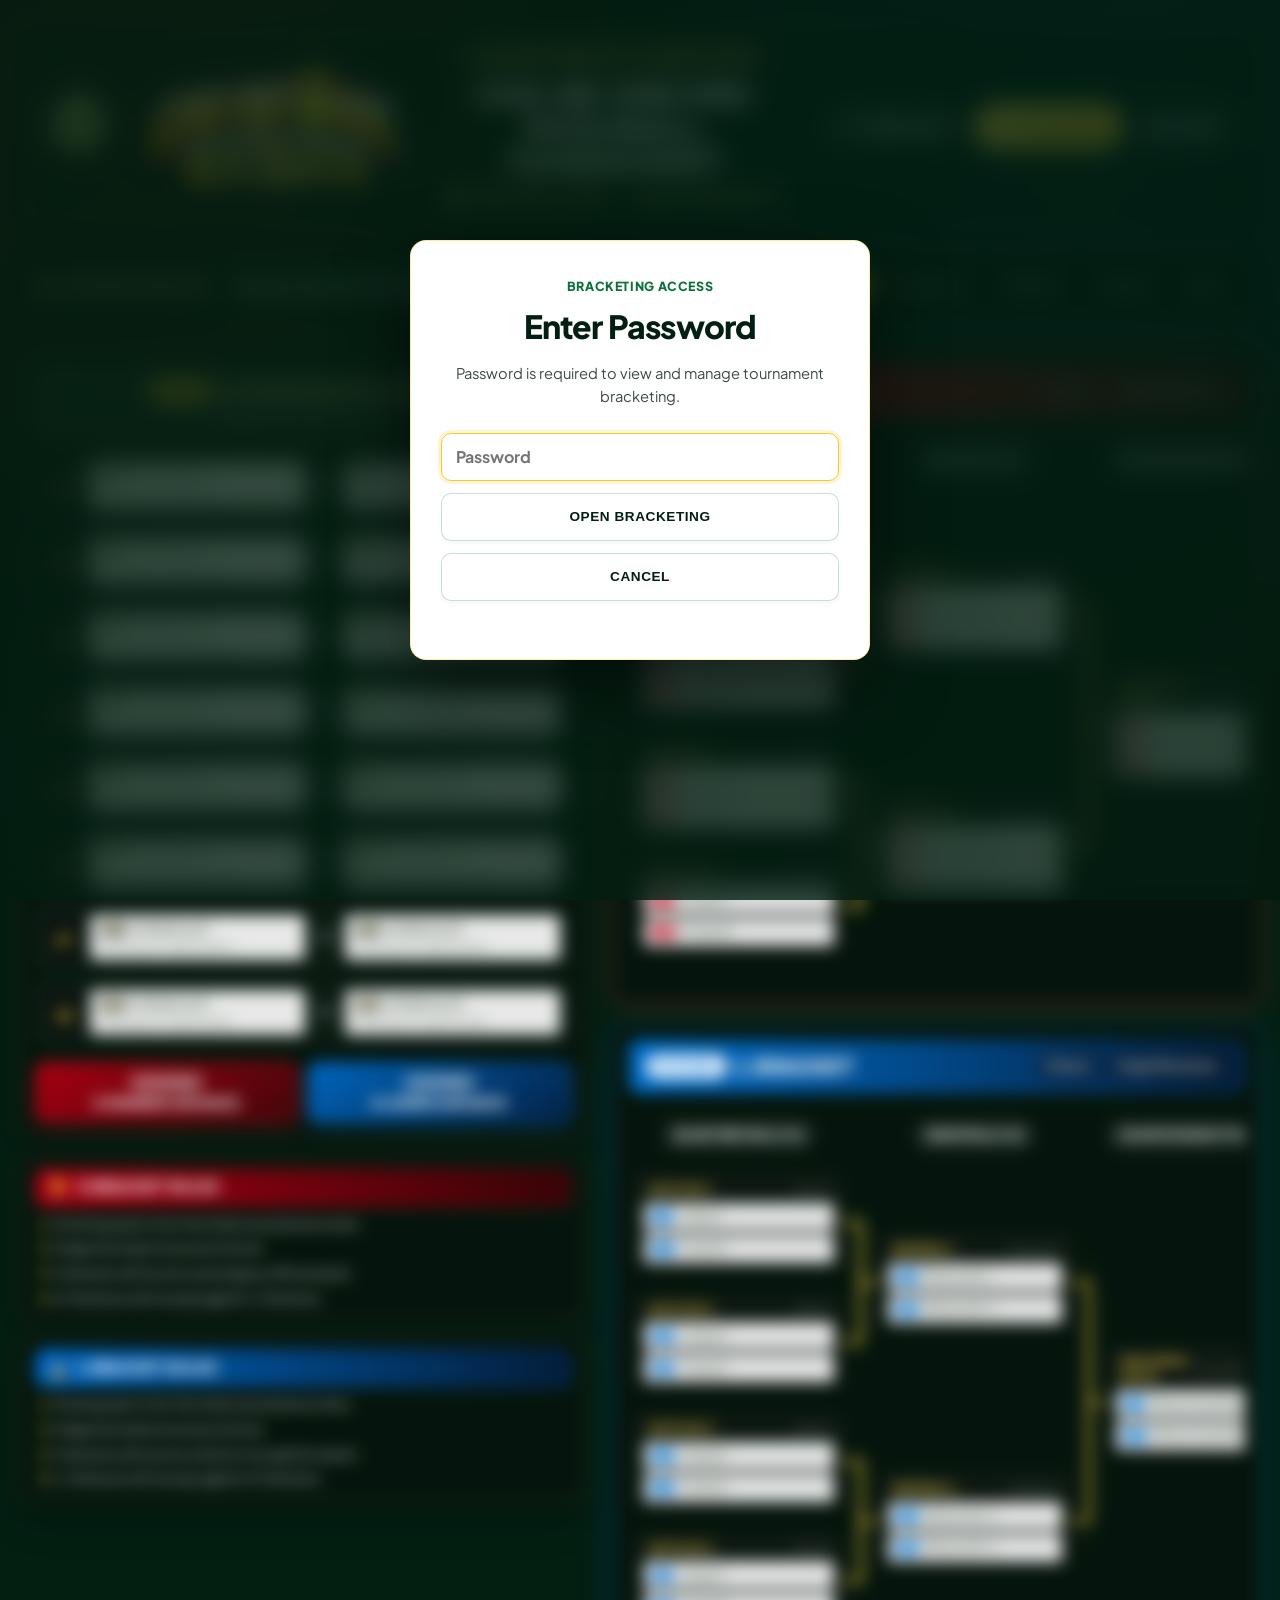
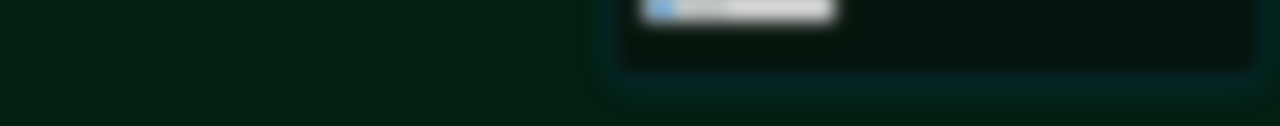
==== commit 1e010c0f: "Restrict Bracketing & Add Interactive Results" ====
--- a/bracketing.html
+++ b/bracketing.html
@@ -4,87 +4,264 @@
   <meta charset="UTF-8">
   <meta name="viewport" content="width=device-width, initial-scale=1.0">
   <title>Cho-Be-One Tournament Bracketing</title>
-  <meta name="description" content="Cho-Be-One Mini Pickleball Tournament category bracketing.">
+  <meta name="description" content="Official Cho-Be-One Mini Pickleball Tournament classification match and bracketing system.">
   <link rel="preconnect" href="https://fonts.googleapis.com">
   <link rel="preconnect" href="https://fonts.gstatic.com" crossorigin>
-  <link href="https://fonts.googleapis.com/css2?family=Inter:wght@400;600;700;800;900&display=swap" rel="stylesheet">
+  <link href="https://fonts.googleapis.com/css2?family=Outfit:wght@500;600;700;800;900&family=Plus+Jakarta+Sans:wght@400;500;600;700;800&display=swap" rel="stylesheet">
   <link rel="stylesheet" href="styles.css">
   <link rel="stylesheet" href="bracketing.css">
 </head>
-<body class="bracket-body">
+<body class="bracket-body bracket-access-locked">
+  <!-- Global Centralized Floating Toast Notification Container -->
+  <div id="toastContainer" class="toast-container" aria-live="polite" aria-atomic="true"></div>
+
   <main class="bracket-page">
     <header class="bracket-hero">
       <div class="bracket-brand">
+        <img src="assets/cpc-logo.png" alt="Capitol Pickleball Club logo" class="bracket-club-logo">
+        <span class="bracket-brand-divider" aria-hidden="true"></span>
         <img src="assets/chobeone-logo.png" alt="Cho-Be-One Mini Pickleball Tournament logo" class="bracket-event-logo">
-        <img src="assets/cpc-logo.png" alt="Capitol Pickleball Club logo" class="bracket-club-logo">
-      </div>
+      </div>
+
       <div class="bracket-title-wrap">
-        <p class="bracket-kicker">Classification Match</p>
-        <h1>Cho-Be-One Mini Pickleball Tournament</h1>
-        <p>September 12, 2026</p>
-      </div>
-      <nav class="bracket-nav" aria-label="Bracketing navigation">
-        <a href="index.html" class="bracket-nav-link">Registration</a>
-        <button type="button" class="bracket-nav-link" id="refreshBracketBtn">Refresh</button>
+        <div class="bracket-kicker-badge">
+          <span class="kicker-dot"></span>
+          <span>Official Bracket & Classification</span>
+        </div>
+        <h1 class="bracket-main-title">Cho-Be-One Mini Pickleball Tournament</h1>
+        <p class="bracket-meta-info">
+          <svg class="meta-icon" viewBox="0 0 20 20" fill="currentColor" width="16" height="16" aria-hidden="true">
+            <path fill-rule="evenodd" d="M6 2a1 1 0 00-1 1v1H4a2 2 0 00-2 2v10a2 2 0 002 2h12a2 2 0 002-2V6a2 2 0 00-2-2h-1V3a1 1 0 10-2 0v1H7V3a1 1 0 00-1-1zm0 5a1 1 0 000 2h8a1 1 0 100-2H6z" clip-rule="evenodd"/>
+          </svg>
+          <span>September 12, 2026</span>
+          <span class="meta-dot" aria-hidden="true">•</span>
+          <span>Capitol Pickleball Club</span>
+        </p>
+      </div>
+
+      <nav class="bracket-nav" aria-label="Tournament navigation">
+        <a href="index.html" class="bracket-nav-btn bracket-btn-ghost">
+          <svg class="nav-btn-icon" viewBox="0 0 20 20" fill="currentColor" width="16" height="16" aria-hidden="true">
+            <path fill-rule="evenodd" d="M9.707 16.707a1 1 0 01-1.414 0l-6-6a1 1 0 010-1.414l6-6a1 1 0 011.414 1.414L5.414 9H17a1 1 0 110 2H5.414l4.293 4.293a1 1 0 010 1.414z" clip-rule="evenodd"/>
+          </svg>
+          <span>Registration</span>
+        </a>
+        <button type="button" class="bracket-nav-btn bracket-btn-primary" id="refreshBracketBtn" aria-label="Refresh tournament bracket data">
+          <svg class="refresh-icon" viewBox="0 0 20 20" fill="currentColor" width="16" height="16" aria-hidden="true">
+            <path fill-rule="evenodd" d="M4 2a1 1 0 011 1v2.101a7.002 7.002 0 0111.601 2.566 1 1 0 11-1.885.666A5.002 5.002 0 005.999 7H9a1 1 0 010 2H4a1 1 0 01-1-1V3a1 1 0 011-1zm.008 9.057a1 1 0 011.276.61A5.002 5.002 0 0014.001 13H11a1 1 0 110-2h5a1 1 0 011 1v5a1 1 0 11-2 0v-2.101a7.002 7.002 0 01-11.601-2.566 1 1 0 01.61-1.276z" clip-rule="evenodd"/>
+          </svg>
+          <span class="refresh-spinner" aria-hidden="true"></span>
+          <span class="refresh-text">Refresh Data</span>
+        </button>
+        <button type="button" class="bracket-nav-btn bracket-btn-ghost" id="adminAccessBtn" aria-label="Open admin access">
+          <svg class="nav-btn-icon" viewBox="0 0 20 20" fill="currentColor" width="16" height="16" aria-hidden="true">
+            <path fill-rule="evenodd" d="M10 2a4 4 0 00-4 4v2H5a2 2 0 00-2 2v6a2 2 0 002 2h10a2 2 0 002-2v-6a2 2 0 00-2-2h-1V6a4 4 0 00-4-4zm2 6V6a2 2 0 10-4 0v2h4z" clip-rule="evenodd"/>
+          </svg>
+          <span id="adminAccessText">Admin</span>
+        </button>
       </nav>
     </header>
 
-    <section class="bracket-control-panel">
-      <label class="bracket-select-label" for="bracketCategorySelect">Category</label>
-      <select id="bracketCategorySelect" class="bracket-category-select"></select>
-      <div class="bracket-count" id="bracketCount">Loading teams...</div>
+    <!-- Control Toolbar with Category Selector and Stage Navigation -->
+    <section class="bracket-control-panel" aria-label="Bracket filters and controls">
+      <div class="category-selector-group">
+        <label class="bracket-select-label" for="bracketCategorySelect">
+          <svg class="select-label-icon" viewBox="0 0 20 20" fill="currentColor" width="16" height="16" aria-hidden="true">
+            <path d="M7 3a1 1 0 000 2h6a1 1 0 100-2H7zM4 7a1 1 0 011-1h10a1 1 0 110 2H5a1 1 0 01-1-1zM2 11a2 2 0 012-2h12a2 2 0 012 2v4a2 2 0 01-2 2H4a2 2 0 01-2-2v-4z"/>
+          </svg>
+          <span>Category Bracket</span>
+        </label>
+        <div class="select-wrapper">
+          <select id="bracketCategorySelect" class="visually-hidden" aria-label="Select tournament category"></select>
+          <!-- Custom Smooth Dropdown UI -->
+          <div class="custom-dropdown bracket-dropdown" id="bracketCustomDropdown" role="combobox" aria-expanded="false" aria-haspopup="listbox" aria-label="Select tournament category" tabindex="0">
+            <div class="dropdown-trigger bracket-dropdown-trigger" id="bracketDropdownTrigger">
+              <span class="dropdown-selected-text" id="bracketDropdownSelectedText">Novice Low Men's Doubles</span>
+              <span class="dropdown-arrow" aria-hidden="true">
+                <svg viewBox="0 0 24 24" fill="none" stroke="currentColor" stroke-width="2.5" stroke-linecap="round" stroke-linejoin="round" width="16" height="16">
+                  <polyline points="6 9 12 15 18 9"></polyline>
+                </svg>
+              </span>
+            </div>
+            <ul class="dropdown-menu bracket-dropdown-menu" id="bracketDropdownMenu" role="listbox">
+              <!-- Populated dynamically via JavaScript with smooth animations & live team count badges -->
+            </ul>
+          </div>
+        </div>
+      </div>
+
+      <div class="bracket-status-tracker">
+        <div class="capacity-info">
+          <span class="capacity-indicator-dot" aria-hidden="true"></span>
+          <span class="bracket-count" id="bracketCount">Loading teams...</span>
+        </div>
+        <div class="capacity-progress-bar" aria-hidden="true">
+          <div class="capacity-fill" id="capacityFill" style="width: 0%;"></div>
+        </div>
+      </div>
+
+      <!-- Stage Quick-View Navigation for Responsive Accessibility -->
+      <div class="bracket-stage-nav" role="tablist" aria-label="Tournament stages">
+        <button type="button" class="stage-tab active" data-stage="all" role="tab" aria-selected="true">All Stages</button>
+        <button type="button" class="stage-tab" data-stage="initial" role="tab" aria-selected="false">Initial Round</button>
+        <button type="button" class="stage-tab" data-stage="h-bracket" role="tab" aria-selected="false">H Bracket</button>
+        <button type="button" class="stage-tab" data-stage="l-bracket" role="tab" aria-selected="false">L Bracket</button>
+        <button type="button" class="stage-tab" data-stage="rules" role="tab" aria-selected="false">Rules</button>
+      </div>
     </section>
 
-    <section class="classification-layout">
-      <aside class="initial-round-card">
-        <div class="panel-title gold">16 Teams Initial Round</div>
-        <div class="match-table" id="initialMatchTable"></div>
-        <div class="advance-boxes">
-          <div class="advance-box high">8 Winners<br><span>Go to H Bracket</span></div>
-          <div class="advance-box low">8 Losers<br><span>Go to L Bracket</span></div>
-        </div>
-      </aside>
-
-      <div class="brackets-stack">
-        <section class="bracket-panel high-panel">
+    <!-- Main Classification & Tournament Layout Grid -->
+    <section class="classification-layout" id="classificationLayout">
+      <!-- Left Column: Elimination Round & Rules Below It -->
+      <div class="elimination-sidebar" id="eliminationSidebar">
+        <!-- 1. Initial 16 Teams Round -->
+        <aside class="initial-round-card stage-section" id="stageInitial" aria-label="16 teams classification round">
+          <div class="panel-header-card gold-header">
+            <div class="header-main-tag">
+              <span class="header-badge">Stage 1</span>
+              <h2>16 Teams Initial Round</h2>
+            </div>
+            <span class="header-sub">8 Classification Matches (A vs B)</span>
+          </div>
+
+          <div class="match-table" id="initialMatchTable" role="region" aria-label="Initial match pairings">
+            <!-- Populated by JavaScript with real data or skeletons -->
+          </div>
+
+          <div class="advance-boxes">
+            <div class="advance-box high">
+              <div class="advance-badge">H Pathway</div>
+              <div class="advance-text">8 Winners Advance</div>
+            </div>
+            <div class="advance-box low">
+              <div class="advance-badge">L Pathway</div>
+              <div class="advance-text">8 Losers Advance</div>
+            </div>
+          </div>
+        </aside>
+
+        <!-- 3. Tournament Rules & Guidelines (Directly Below Elimination Round) -->
+        <aside class="rules-stack stage-section" id="stageRules" aria-label="Tournament rules">
+          <section class="rules-panel high-rules">
+            <div class="rules-panel-header">
+              <span class="rule-icon-badge high-icon" aria-hidden="true">🏆</span>
+              <h2>H Bracket Rules</h2>
+            </div>
+            <ol class="rules-list">
+              <li>8 winning teams from the initial round advance here.</li>
+              <li>Single elimination knockout format.</li>
+              <li>Champion will receive a prestigious official award.</li>
+              <li>H Champion will not play against L Champion.</li>
+            </ol>
+          </section>
+
+          <section class="rules-panel low-rules">
+            <div class="rules-panel-header">
+              <span class="rule-icon-badge low-icon" aria-hidden="true">🏅</span>
+              <h2>L Bracket Rules</h2>
+            </div>
+            <ol class="rules-list">
+              <li>8 losing teams from the initial round advance here.</li>
+              <li>Single elimination knockout format.</li>
+              <li>Champion will receive a distinct recognition award.</li>
+              <li>L Champion will not play against H Champion.</li>
+            </ol>
+          </section>
+        </aside>
+      </div>
+
+      <!-- Right Column: Dual Brackets (High & Low) Stack with Expanded Room Width -->
+      <div class="brackets-stack stage-section" id="stageBrackets">
+        <!-- High (H) Bracket Section -->
+        <section class="bracket-panel high-panel stage-subsection" id="stageHBracket" aria-label="H Bracket championship tree">
           <div class="bracket-panel-head">
-            <h2>H Bracket</h2>
-            <span>8 Teams</span>
-          </div>
-          <div class="tournament-bracket" id="hBracket"></div>
+            <div class="panel-title-group">
+              <span class="bracket-tier-badge high-badge">Division H</span>
+              <h2>H Bracket</h2>
+            </div>
+            <div class="panel-meta-tags">
+              <span class="bracket-meta-tag">8 Teams</span>
+              <span class="bracket-meta-tag">Single Elimination</span>
+            </div>
+          </div>
+          <div class="bracket-scroll-hint" aria-hidden="true">
+            <svg viewBox="0 0 20 20" fill="currentColor" width="14" height="14">
+              <path fill-rule="evenodd" d="M12.293 5.293a1 1 0 011.414 0l4 4a1 1 0 010 1.414l-4 4a1 1 0 01-1.414-1.414L14.586 11H3a1 1 0 110-2h11.586l-2.293-2.293a1 1 0 010-1.414z" clip-rule="evenodd"/>
+            </svg>
+            <span>Swipe horizontally to view all rounds →</span>
+          </div>
+          <div class="tournament-bracket-scroller">
+            <div class="tournament-bracket" id="hBracket" role="region" aria-label="H Bracket Tree"></div>
+          </div>
         </section>
 
-        <section class="bracket-panel low-panel">
+        <!-- Low (L) Bracket Section -->
+        <section class="bracket-panel low-panel stage-subsection" id="stageLBracket" aria-label="L Bracket consolation tree">
           <div class="bracket-panel-head">
-            <h2>L Bracket</h2>
-            <span>8 Teams</span>
-          </div>
-          <div class="tournament-bracket" id="lBracket"></div>
+            <div class="panel-title-group">
+              <span class="bracket-tier-badge low-badge">Division L</span>
+              <h2>L Bracket</h2>
+            </div>
+            <div class="panel-meta-tags">
+              <span class="bracket-meta-tag">8 Teams</span>
+              <span class="bracket-meta-tag">Single Elimination</span>
+            </div>
+          </div>
+          <div class="bracket-scroll-hint" aria-hidden="true">
+            <svg viewBox="0 0 20 20" fill="currentColor" width="14" height="14">
+              <path fill-rule="evenodd" d="M12.293 5.293a1 1 0 011.414 0l4 4a1 1 0 010 1.414l-4 4a1 1 0 01-1.414-1.414L14.586 11H3a1 1 0 110-2h11.586l-2.293-2.293a1 1 0 010-1.414z" clip-rule="evenodd"/>
+            </svg>
+            <span>Swipe horizontally to view all rounds →</span>
+          </div>
+          <div class="tournament-bracket-scroller">
+            <div class="tournament-bracket" id="lBracket" role="region" aria-label="L Bracket Tree"></div>
+          </div>
         </section>
       </div>
-
-      <aside class="rules-stack">
-        <section class="rules-panel high-rules">
-          <h2>H Bracket Rules</h2>
-          <ol>
-            <li>8 winning teams from the initial round advance here.</li>
-            <li>Single elimination.</li>
-            <li>Champion will receive a separate award.</li>
-            <li>H Champion will not play against L Champion.</li>
-          </ol>
-        </section>
-        <section class="rules-panel low-rules">
-          <h2>L Bracket Rules</h2>
-          <ol>
-            <li>8 losing teams from the initial round advance here.</li>
-            <li>Single elimination.</li>
-            <li>Champion will receive a separate award.</li>
-            <li>L Champion will not play against H Champion.</li>
-          </ol>
-        </section>
-      </aside>
     </section>
   </main>
+
+  <div id="resultModalBackdrop" class="modal-backdrop result-modal-backdrop" role="dialog" aria-modal="true" aria-labelledby="resultModalTitle" aria-hidden="true">
+    <article class="success-modal result-modal">
+      <button type="button" class="modal-close" id="resultModalClose" aria-label="Close result dialog">&times;</button>
+      <p class="modal-eyebrow" id="resultModalCategory">Declare Result</p>
+      <h2 id="resultModalTitle">Select Winner</h2>
+      <p class="modal-desc" id="resultModalDesc">Choose the winning team for this match.</p>
+      <div class="result-winner-options" id="resultWinnerOptions"></div>
+      <div class="modal-button-group">
+        <button type="button" class="secondary-action-button result-cancel-btn" id="resultModalCancel">Cancel</button>
+      </div>
+    </article>
+  </div>
+
+  <div id="adminModalBackdrop" class="modal-backdrop result-modal-backdrop" role="dialog" aria-modal="true" aria-labelledby="adminModalTitle" aria-hidden="true">
+    <article class="success-modal result-modal">
+      <button type="button" class="modal-close" id="adminModalClose" aria-label="Close admin dialog">&times;</button>
+      <p class="modal-eyebrow">Admin Access</p>
+      <h2 id="adminModalTitle">Enter Password</h2>
+      <p class="modal-desc">Admin access is required before declaring bracket results.</p>
+      <form id="adminAccessForm" class="admin-access-form">
+        <input type="password" id="adminPasswordInput" class="admin-password-input" autocomplete="current-password" placeholder="Password" required>
+        <button type="submit" class="secondary-action-button result-cancel-btn">Unlock Admin</button>
+        <button type="button" class="secondary-action-button result-cancel-btn" id="adminModalCancel">Cancel</button>
+      </form>
+      <p class="admin-error-text" id="adminErrorText" aria-live="polite"></p>
+    </article>
+  </div>
+
+  <div id="bracketAccessModalBackdrop" class="modal-backdrop result-modal-backdrop open" role="dialog" aria-modal="true" aria-labelledby="bracketAccessModalTitle" aria-hidden="false">
+    <article class="success-modal result-modal">
+      <p class="modal-eyebrow">Bracketing Access</p>
+      <h2 id="bracketAccessModalTitle">Enter Password</h2>
+      <p class="modal-desc">Password is required to view and manage tournament bracketing.</p>
+      <form id="bracketAccessForm" class="admin-access-form">
+        <input type="password" id="bracketAccessPasswordInput" class="admin-password-input" autocomplete="current-password" placeholder="Password" required>
+        <button type="submit" class="secondary-action-button result-cancel-btn">Open Bracketing</button>
+        <button type="button" class="secondary-action-button result-cancel-btn" id="bracketAccessCancel">Cancel</button>
+      </form>
+      <p class="admin-error-text" id="bracketAccessErrorText" aria-live="polite"></p>
+    </article>
+  </div>
 
   <script src="bracketing.js"></script>
 </body>
--- a/styles.css
+++ b/styles.css
@@ -1318,6 +1318,44 @@
   box-shadow: 0 4px 0 #942f11, 0 10px 18px rgba(0, 0, 0, 0.14);
 }
 
+.portal-access-form {
+  display: grid;
+  gap: 12px;
+}
+
+.portal-password-input {
+  width: 100%;
+  min-height: 48px;
+  padding: 10px 14px;
+  border: 1px solid var(--line);
+  border-radius: var(--radius-md);
+  background: #ffffff;
+  color: var(--green-950);
+  font: inherit;
+  font-weight: 700;
+  outline: none;
+  transition: border-color var(--duration-fast) var(--ease-spring), box-shadow var(--duration-fast) var(--ease-spring);
+}
+
+.portal-password-input:focus {
+  border-color: var(--gold-500);
+  box-shadow: 0 0 0 3px rgba(247, 201, 40, 0.18);
+}
+
+.portal-submit-btn {
+  width: 100%;
+  justify-content: center;
+}
+
+.portal-error-text {
+  min-height: 18px;
+  margin: 10px 0 0;
+  color: var(--red-600);
+  font-size: 0.82rem;
+  font-weight: 800;
+  text-align: center;
+}
+
 /* ==========================================================================
    Responsive Breakpoints & UX Alignments
    ========================================================================== */
--- a/bracketing.css
+++ b/bracketing.css
@@ -1,23 +1,96 @@
+/* ==========================================================================
+   Cho-Be-One Mini Pickleball Tournament - Bracketing Stylesheet
+   Typography: Outfit (Display & Numbers) + Plus Jakarta Sans (Interface & Rosters)
+   Colors: Preserved Forest Emerald, Championship Gold, Crimson H, Electric Blue L
+   Architecture: High-contrast athletic dashboard, connected bracket tree,
+                 skeleton loading states, inertial micro-interactions.
+   ========================================================================== */
+
+:root {
+  --font-display: 'Outfit', sans-serif;
+  --font-body: 'Plus Jakarta Sans', -apple-system, BlinkMacSystemFont, "Segoe UI", Roboto, sans-serif;
+
+  /* Preserved Color Tokens */
+  --bracket-bg-dark: #060907;
+  --bracket-bg-gradient: linear-gradient(150deg, #070d09 0%, #031b10 48%, #020705 100%);
+  --bracket-card-bg: rgba(7, 18, 12, 0.72);
+  --bracket-card-border: rgba(255, 226, 123, 0.28);
+  --bracket-card-inner: rgba(255, 255, 255, 0.04);
+  --bracket-card-hover: rgba(255, 255, 255, 0.08);
+
+  /* Division Tiers */
+  --high-red: #c40016;
+  --high-red-bright: #e23519;
+  --high-red-glow: rgba(226, 53, 25, 0.28);
+  --high-red-subtle: rgba(196, 0, 22, 0.12);
+
+  --low-blue: #0075d9;
+  --low-blue-bright: #0084ff;
+  --low-blue-glow: rgba(0, 132, 255, 0.28);
+  --low-blue-subtle: rgba(0, 117, 217, 0.12);
+
+  --gold-accent: #f7c928;
+  --gold-glow: rgba(247, 201, 40, 0.25);
+  --gold-subtle: rgba(247, 201, 40, 0.12);
+
+  /* Tree Line Connectors */
+  --tree-line-color: rgba(255, 226, 123, 0.28);
+  --tree-line-active: var(--gold-accent);
+
+  /* Inertial Physics */
+  --ease-spring: cubic-bezier(0.16, 1, 0.3, 1);
+  --ease-smooth: cubic-bezier(0.2, 0.8, 0.2, 1);
+  --duration-fast: 180ms;
+  --duration-normal: 280ms;
+}
+
+/* Base Body Override */
 .bracket-body {
-  color: #fff;
+  font-family: var(--font-body);
+  color: #f1f5f2;
+  min-height: 100vh;
   background:
-    radial-gradient(circle at 18% 10%, rgba(226, 53, 25, 0.24), transparent 28rem),
-    radial-gradient(circle at 82% 22%, rgba(0, 132, 255, 0.22), transparent 30rem),
-    linear-gradient(145deg, #090b0d 0%, #031f12 52%, #020806 100%);
+    radial-gradient(circle at 12% 14%, rgba(226, 53, 25, 0.18), transparent 32rem),
+    radial-gradient(circle at 86% 18%, rgba(0, 132, 255, 0.16), transparent 34rem),
+    radial-gradient(circle at 50% 80%, rgba(12, 111, 58, 0.14), transparent 40rem),
+    var(--bracket-bg-gradient);
+  background-attachment: fixed;
+  -webkit-font-smoothing: antialiased;
+  -moz-osx-font-smoothing: grayscale;
 }
 
 .bracket-page {
-  width: min(1540px, calc(100% - 28px));
+  width: min(1580px, calc(100% - 36px));
   margin: 0 auto;
-  padding: 18px 0 28px;
-}
-
+  padding: 24px 0 48px;
+}
+
+.bracket-access-locked .bracket-page {
+  pointer-events: none;
+  user-select: none;
+  filter: blur(8px);
+}
+
+.bracket-access-locked .toast-container {
+  display: none;
+}
+
+/* ==========================================================================
+   Header & Tournament Hero
+   ========================================================================== */
 .bracket-hero {
   display: grid;
   grid-template-columns: auto minmax(0, 1fr) auto;
   align-items: center;
-  gap: 18px;
-  min-height: 150px;
+  gap: 24px;
+  padding: 18px 24px;
+  margin-bottom: 20px;
+  background: rgba(3, 24, 14, 0.55);
+  backdrop-filter: blur(14px);
+  -webkit-backdrop-filter: blur(14px);
+  border: 1px solid rgba(255, 226, 123, 0.22);
+  border-radius: var(--radius-lg);
+  box-shadow: 0 16px 36px rgba(0, 0, 0, 0.35);
 }
 
 .bracket-brand {
@@ -26,390 +99,1662 @@
   gap: 16px;
 }
 
+.bracket-club-logo {
+  width: 72px;
+  height: auto;
+  filter: drop-shadow(0 4px 10px rgba(0, 0, 0, 0.4));
+  transition: transform var(--duration-normal) var(--ease-spring);
+}
+
+.bracket-club-logo:hover {
+  transform: scale(1.05);
+}
+
+.bracket-brand-divider {
+  width: 1px;
+  height: 48px;
+  background: linear-gradient(180deg, transparent, rgba(255, 226, 123, 0.35), transparent);
+}
+
 .bracket-event-logo {
-  width: min(360px, 26vw);
-}
-
-.bracket-club-logo {
-  width: 110px;
+  width: min(260px, 20vw);
+  height: auto;
+  filter: drop-shadow(0 4px 12px rgba(0, 0, 0, 0.4));
+  transition: transform var(--duration-normal) var(--ease-spring);
+}
+
+.bracket-event-logo:hover {
+  transform: scale(1.03);
 }
 
 .bracket-title-wrap {
   text-align: center;
 }
 
-.bracket-kicker {
-  margin: 0 0 4px;
+.bracket-kicker-badge {
+  display: inline-flex;
+  align-items: center;
+  gap: 8px;
+  padding: 4px 12px;
+  border-radius: var(--radius-full);
+  background: rgba(247, 201, 40, 0.1);
+  border: 1px solid rgba(247, 201, 40, 0.3);
   color: var(--gold-300);
-  font-weight: 900;
+  font-family: var(--font-display);
+  font-size: 0.78rem;
+  font-weight: 700;
   text-transform: uppercase;
-}
-
-.bracket-title-wrap h1 {
+  letter-spacing: 0.08em;
+  margin-bottom: 6px;
+}
+
+.kicker-dot {
+  width: 7px;
+  height: 7px;
+  border-radius: 50%;
+  background: #108e4c;
+  box-shadow: 0 0 8px #108e4c;
+  animation: pulse-dot 2s infinite ease-in-out;
+}
+
+@keyframes pulse-dot {
+  0%, 100% { opacity: 1; transform: scale(1); }
+  50% { opacity: 0.5; transform: scale(0.85); }
+}
+
+.bracket-main-title {
   margin: 0;
-  font-size: clamp(1.8rem, 3.4vw, 4.2rem);
-  line-height: 0.95;
+  font-family: var(--font-display);
+  font-size: clamp(1.4rem, 2.4vw, 2.5rem);
+  font-weight: 800;
+  line-height: 1.1;
+  letter-spacing: -0.01em;
+  background: linear-gradient(180deg, #ffffff 40%, #d8e5dc 100%);
+  -webkit-background-clip: text;
+  -webkit-text-fill-color: transparent;
   text-transform: uppercase;
-  text-shadow: 0 3px 0 rgba(226, 53, 25, 0.7);
-}
-
-.bracket-title-wrap p:last-child {
+}
+
+.bracket-meta-info {
   margin: 6px 0 0;
+  display: inline-flex;
+  align-items: center;
+  gap: 8px;
+  color: var(--gold-300);
+  font-size: 0.88rem;
+  font-weight: 600;
+}
+
+.meta-icon {
   color: var(--gold-400);
-  font-size: clamp(1.1rem, 2vw, 2rem);
-  font-weight: 900;
-}
-
+}
+
+.meta-dot {
+  opacity: 0.5;
+}
+
+/* Nav Actions */
 .bracket-nav {
-  justify-self: end;
-  display: flex;
+  display: flex;
+  align-items: center;
   gap: 10px;
 }
 
-.bracket-nav-link,
-.bracket-category-select {
+.bracket-nav-btn {
+  display: inline-flex;
+  align-items: center;
+  gap: 8px;
   min-height: 42px;
-  border: 1px solid rgba(255, 226, 123, 0.38);
+  padding: 8px 18px;
+  border-radius: var(--radius-full);
+  font-family: var(--font-body);
+  font-size: 0.86rem;
+  font-weight: 700;
+  text-decoration: none;
+  cursor: pointer;
+  transition:
+    transform var(--duration-fast) var(--ease-spring),
+    box-shadow var(--duration-fast) var(--ease-spring),
+    background var(--duration-fast) var(--ease-spring),
+    border-color var(--duration-fast) var(--ease-spring);
+}
+
+.bracket-btn-ghost {
+  background: rgba(255, 255, 255, 0.06);
+  border: 1px solid rgba(255, 255, 255, 0.16);
+  color: #f1f5f2;
+}
+
+.bracket-btn-ghost:hover {
+  background: rgba(255, 255, 255, 0.12);
+  border-color: rgba(255, 226, 123, 0.35);
+  transform: translateY(-2px);
+  color: #fff;
+}
+
+.bracket-nav-btn.is-admin-active {
+  border-color: rgba(247, 201, 40, 0.7);
+  background: rgba(247, 201, 40, 0.14);
+  color: var(--gold-300);
+}
+
+.bracket-btn-primary {
+  background: linear-gradient(135deg, var(--gold-400), var(--gold-500));
+  border: 1px solid rgba(255, 255, 255, 0.35);
+  color: #0b150f;
+  box-shadow: 0 4px 14px rgba(247, 201, 40, 0.28);
+}
+
+.bracket-btn-primary:hover {
+  background: linear-gradient(135deg, #ffe27b, var(--gold-400));
+  transform: translateY(-2px);
+  box-shadow: 0 6px 18px rgba(247, 201, 40, 0.42);
+}
+
+.bracket-btn-primary:active {
+  transform: translateY(0);
+}
+
+/* Spinner inside button */
+.bracket-btn-primary .refresh-spinner {
+  display: none;
+  width: 14px;
+  height: 14px;
+  border: 2px solid rgba(11, 21, 15, 0.3);
+  border-top-color: #0b150f;
+  border-radius: 50%;
+  animation: spin 0.75s linear infinite;
+}
+
+.bracket-btn-primary.is-loading .refresh-icon {
+  display: none;
+}
+
+.bracket-btn-primary.is-loading .refresh-spinner {
+  display: inline-block;
+}
+
+.bracket-btn-primary.is-loading {
+  pointer-events: none;
+  opacity: 0.85;
+}
+
+@keyframes spin {
+  to { transform: rotate(360deg); }
+}
+
+/* ==========================================================================
+   Control Toolbar & Category Navigator
+   ========================================================================== */
+.bracket-control-panel {
+  display: flex;
+  align-items: center;
+  justify-content: space-between;
+  flex-wrap: wrap;
+  gap: 16px;
+  margin-bottom: 24px;
+  padding: 14px 20px;
+  background: rgba(4, 18, 11, 0.7);
+  backdrop-filter: blur(12px);
+  -webkit-backdrop-filter: blur(12px);
+  border: 1px solid rgba(255, 226, 123, 0.22);
+  border-radius: var(--radius-lg);
+  box-shadow: 0 10px 30px rgba(0, 0, 0, 0.25);
+  position: relative;
+  z-index: 50;
+}
+
+.category-selector-group {
+  display: flex;
+  align-items: center;
+  gap: 12px;
+  flex: 1;
+  min-width: 280px;
+}
+
+.bracket-select-label {
+  display: inline-flex;
+  align-items: center;
+  gap: 6px;
+  color: var(--gold-300);
+  font-family: var(--font-display);
+  font-size: 0.84rem;
+  font-weight: 700;
+  text-transform: uppercase;
+  letter-spacing: 0.04em;
+  white-space: nowrap;
+}
+
+.select-label-icon {
+  color: var(--gold-400);
+}
+
+.select-wrapper {
+  position: relative;
+  flex: 1;
+  max-width: 480px;
+}
+
+/* Custom Smooth Dropdown Component */
+.bracket-dropdown {
+  position: relative;
+  width: 100%;
+  outline: none;
+  user-select: none;
+}
+
+.bracket-dropdown-trigger {
+  display: flex;
+  align-items: center;
+  justify-content: space-between;
+  width: 100%;
+  min-height: 44px;
+  padding: 10px 16px;
+  border: 1.5px solid rgba(255, 226, 123, 0.45);
   border-radius: var(--radius-md);
+  background: rgba(8, 24, 15, 0.92);
+  backdrop-filter: blur(14px);
+  -webkit-backdrop-filter: blur(14px);
+  color: #ffffff;
+  font-family: var(--font-body);
+  font-size: 0.92rem;
+  font-weight: 700;
+  cursor: pointer;
+  outline: none;
+  box-shadow: 0 4px 14px rgba(0, 0, 0, 0.35);
+  transition:
+    border-color var(--duration-fast) ease,
+    box-shadow var(--duration-fast) ease,
+    background var(--duration-fast) ease,
+    transform var(--duration-fast) var(--ease-spring);
+}
+
+.bracket-dropdown-trigger:hover {
+  background: rgba(14, 36, 23, 0.98);
+  border-color: var(--gold-400);
+  box-shadow: 0 6px 18px rgba(0, 0, 0, 0.45);
+  transform: translateY(-1px);
+}
+
+.bracket-dropdown:focus .bracket-dropdown-trigger,
+.bracket-dropdown.open .bracket-dropdown-trigger {
+  border-color: var(--gold-400);
+  box-shadow: 0 0 0 3px rgba(247, 201, 40, 0.3), 0 8px 22px rgba(0, 0, 0, 0.5);
+  background: rgba(16, 40, 26, 0.98);
+}
+
+/* Explicit High-Contrast Dropdown Selected Text (Overrides dark ink inheritance from styles.css) */
+.bracket-dropdown .dropdown-selected-text {
+  flex: 1;
+  white-space: nowrap;
+  overflow: hidden;
+  text-overflow: ellipsis;
+  color: #ffffff !important;
+  font-family: var(--font-body);
+  font-size: 0.95rem;
+  font-weight: 700;
+  letter-spacing: 0.01em;
+}
+
+.bracket-dropdown .dropdown-selected-text.is-placeholder {
+  color: rgba(255, 255, 255, 0.55) !important;
+}
+
+.bracket-dropdown-trigger:hover .dropdown-selected-text,
+.bracket-dropdown.open .dropdown-selected-text {
+  color: var(--gold-300) !important;
+}
+
+/* Dropdown Arrow: Always Vivid Gold, Never Dark Green */
+.bracket-dropdown .dropdown-arrow,
+.bracket-dropdown.open .dropdown-arrow {
+  color: var(--gold-400) !important;
+  transition: transform 280ms var(--ease-spring);
+  display: inline-flex;
+  align-items: center;
+  margin-left: 10px;
+}
+
+.bracket-dropdown.open .dropdown-arrow {
+  transform: rotate(180deg);
+}
+
+/* Smooth Dropdown Popover Menu with Spring Easing */
+.bracket-dropdown-menu {
+  position: absolute;
+  top: calc(100% + 8px);
+  left: 0;
+  right: 0;
+  z-index: 1000;
+  margin: 0;
+  padding: 8px;
+  list-style: none;
+  background: #06180e !important;
+  backdrop-filter: blur(20px);
+  -webkit-backdrop-filter: blur(20px);
+  border: 1.5px solid rgba(255, 226, 123, 0.45) !important;
+  border-radius: var(--radius-md);
+  box-shadow: 0 20px 48px rgba(0, 0, 0, 0.75), 0 0 24px rgba(247, 201, 40, 0.15) !important;
+  max-height: 320px;
+  overflow-y: auto;
+  overscroll-behavior: contain;
+
+  /* Smooth Inertial Entrance/Exit */
+  opacity: 0;
+  visibility: hidden;
+  transform: translateY(-10px) scale(0.97);
+  pointer-events: none;
+  transition:
+    opacity 240ms var(--ease-spring),
+    transform 240ms var(--ease-spring),
+    visibility 240ms;
+}
+
+.bracket-dropdown.open .bracket-dropdown-menu {
+  opacity: 1;
+  visibility: visible;
+  transform: translateY(0) scale(1);
+  pointer-events: auto;
+}
+
+.bracket-dropdown-menu::-webkit-scrollbar {
+  width: 6px;
+}
+.bracket-dropdown-menu::-webkit-scrollbar-thumb {
+  background: rgba(255, 226, 123, 0.35);
+  border-radius: 999px;
+}
+.bracket-dropdown-menu::-webkit-scrollbar-thumb:hover {
+  background: var(--gold-400);
+}
+
+.bracket-dropdown .dropdown-option {
+  display: flex;
+  align-items: center;
+  justify-content: space-between;
+  gap: 12px;
+  padding: 10px 14px;
+  border-radius: var(--radius-sm);
+  font-family: var(--font-body);
+  font-size: 0.88rem;
+  font-weight: 600;
+  color: #e2ede6 !important;
+  cursor: pointer;
+  transition: background var(--duration-fast) ease, color var(--duration-fast) ease, transform var(--duration-fast) ease;
+}
+
+.bracket-dropdown .dropdown-option .option-name {
+  color: #e2ede6 !important;
+  font-weight: 600;
+  transition: color var(--duration-fast) ease;
+}
+
+.bracket-dropdown .dropdown-option:hover,
+.bracket-dropdown .dropdown-option.highlighted {
+  background: rgba(255, 255, 255, 0.1) !important;
+  color: #ffffff !important;
+  transform: translateX(3px);
+}
+
+.bracket-dropdown .dropdown-option:hover .option-name,
+.bracket-dropdown .dropdown-option.highlighted .option-name {
+  color: #ffffff !important;
+}
+
+.bracket-dropdown .dropdown-option.selected {
+  background: linear-gradient(90deg, rgba(247, 201, 40, 0.22), rgba(247, 201, 40, 0.05)) !important;
+  color: var(--gold-300) !important;
+  font-weight: 800;
+  border-left: 3px solid var(--gold-400) !important;
+}
+
+.bracket-dropdown .dropdown-option.selected .option-name {
+  color: var(--gold-300) !important;
+  font-weight: 800;
+}
+
+.bracket-dropdown .dropdown-option .option-badge {
+  font-family: var(--font-display);
+  font-size: 0.7rem;
+  font-weight: 800;
+  padding: 3px 8px;
+  border-radius: var(--radius-full);
+  background: rgba(255, 255, 255, 0.08) !important;
+  color: rgba(255, 255, 255, 0.85) !important;
+  border: 1px solid rgba(255, 255, 255, 0.15);
+  flex-shrink: 0;
+  letter-spacing: 0.02em;
+}
+
+.bracket-dropdown .dropdown-option.selected .option-badge {
+  background: var(--gold-400) !important;
+  color: #08110b !important;
+  border-color: var(--gold-400) !important;
+}
+
+/* Scroll Hint for Mobile/Tablet Horizontal Bracket Pan */
+.bracket-scroll-hint {
+  display: none;
+  align-items: center;
+  justify-content: center;
+  gap: 6px;
+  padding: 7px 12px;
+  margin-bottom: 12px;
+  border-radius: var(--radius-full);
+  background: rgba(247, 201, 40, 0.08);
+  border: 1px dashed rgba(247, 201, 40, 0.3);
+  color: var(--gold-300);
+  font-family: var(--font-body);
+  font-size: 0.75rem;
+  font-weight: 700;
+  letter-spacing: 0.02em;
+}
+
+@media (max-width: 1024px) {
+  .bracket-scroll-hint {
+    display: flex;
+  }
+}
+
+/* Registration Capacity Tracker */
+.bracket-status-tracker {
+  display: flex;
+  flex-direction: column;
+  gap: 6px;
+  min-width: 200px;
+}
+
+.capacity-info {
+  display: flex;
+  align-items: center;
+  gap: 8px;
+}
+
+.capacity-indicator-dot {
+  width: 8px;
+  height: 8px;
+  border-radius: 50%;
+  background: var(--gold-400);
+  box-shadow: 0 0 8px var(--gold-400);
+}
+
+.bracket-count {
+  font-family: var(--font-display);
+  font-size: 0.86rem;
+  font-weight: 700;
+  color: var(--gold-300);
+  letter-spacing: 0.02em;
+}
+
+.capacity-progress-bar {
+  width: 100%;
+  height: 6px;
+  background: rgba(255, 255, 255, 0.1);
+  border-radius: var(--radius-full);
+  overflow: hidden;
+}
+
+.capacity-fill {
+  height: 100%;
+  background: linear-gradient(90deg, #108e4c, var(--gold-400));
+  border-radius: var(--radius-full);
+  transition: width 400ms var(--ease-spring);
+}
+
+/* Stage Navigation Tabs (Responsive & Accessibility) */
+.bracket-stage-nav {
+  display: flex;
+  align-items: center;
+  gap: 6px;
+  background: rgba(0, 0, 0, 0.32);
+  padding: 4px;
+  border-radius: var(--radius-full);
+  border: 1px solid rgba(255, 255, 255, 0.1);
+}
+
+.stage-tab {
+  background: transparent;
+  border: none;
+  color: rgba(255, 255, 255, 0.7);
+  font-family: var(--font-body);
+  font-size: 0.8rem;
+  font-weight: 700;
+  padding: 6px 14px;
+  border-radius: var(--radius-full);
+  cursor: pointer;
+  white-space: nowrap;
+  transition:
+    background var(--duration-fast) var(--ease-spring),
+    color var(--duration-fast) var(--ease-spring),
+    transform var(--duration-fast) var(--ease-spring);
+}
+
+.stage-tab:hover {
+  color: #fff;
   background: rgba(255, 255, 255, 0.08);
-  color: #fff;
-  font-weight: 900;
-  text-decoration: none;
-  padding: 10px 14px;
-}
-
-.bracket-nav-link {
-  cursor: pointer;
-}
-
-.bracket-control-panel {
-  display: flex;
-  align-items: center;
-  gap: 12px;
-  margin: 10px 0 18px;
-  padding: 12px;
-  border: 1px solid rgba(255, 226, 123, 0.22);
-  border-radius: var(--radius-md);
-  background: rgba(255, 255, 255, 0.06);
-}
-
-.bracket-select-label,
-.bracket-count {
-  color: var(--gold-300);
-  font-weight: 900;
-  text-transform: uppercase;
-}
-
-.bracket-category-select {
-  flex: 1;
-  background: #fff;
-  color: var(--green-950);
-}
-
+}
+
+.stage-tab.active {
+  background: linear-gradient(135deg, var(--gold-400), var(--gold-500));
+  color: #08110b;
+  box-shadow: 0 2px 8px rgba(247, 201, 40, 0.3);
+}
+
+/* ==========================================================================
+   Classification & Bracketing Layout Grid (2-Column Spacious Architecture)
+   ========================================================================== */
 .classification-layout {
   display: grid;
-  grid-template-columns: 330px minmax(620px, 1fr) 260px;
-  gap: 14px;
-  align-items: stretch;
-}
-
+  grid-template-columns: minmax(520px, 570px) minmax(0, 1fr);
+  gap: 24px;
+  align-items: start;
+}
+
+.elimination-sidebar {
+  display: flex;
+  flex-direction: column;
+  gap: 16px;
+  width: 100%;
+}
+
+/* Standard Panel Cards */
 .initial-round-card,
 .bracket-panel,
 .rules-panel {
+  background: var(--bracket-card-bg);
+  backdrop-filter: blur(14px);
+  -webkit-backdrop-filter: blur(14px);
+  border: 1px solid var(--bracket-card-border);
+  border-radius: var(--radius-lg);
+  box-shadow: 0 14px 34px rgba(0, 0, 0, 0.35);
+  overflow: hidden;
+  transition: border-color var(--duration-normal) ease, box-shadow var(--duration-normal) ease;
+}
+
+.initial-round-card:hover,
+.bracket-panel:hover,
+.rules-panel:hover {
+  border-color: rgba(255, 226, 123, 0.45);
+}
+
+/* ==========================================================================
+   Stage 1: Initial Round (16 Teams)
+   ========================================================================== */
+.initial-round-card {
+  padding: 16px;
+  display: flex;
+  flex-direction: column;
+  gap: 14px;
+}
+
+.panel-header-card {
+  padding: 12px 14px;
   border-radius: var(--radius-md);
-  border: 2px solid rgba(255, 226, 123, 0.68);
-  background: rgba(0, 0, 0, 0.62);
-  box-shadow: 0 0 22px rgba(247, 201, 40, 0.16);
-}
-
-.initial-round-card {
-  padding: 12px;
-}
-
-.panel-title {
-  margin-bottom: 10px;
+  text-align: center;
+}
+
+.panel-header-card.gold-header {
+  background: linear-gradient(135deg, #18281d, #0d1a12);
+  border: 1px solid rgba(247, 201, 40, 0.4);
+  box-shadow: inset 0 0 18px rgba(247, 201, 40, 0.08);
+}
+
+.header-main-tag {
+  display: flex;
+  align-items: center;
+  justify-content: center;
+  gap: 8px;
+  margin-bottom: 4px;
+}
+
+.header-badge {
+  background: var(--gold-500);
+  color: #0b140e;
+  font-family: var(--font-display);
+  font-size: 0.68rem;
+  font-weight: 900;
+  text-transform: uppercase;
+  padding: 2px 8px;
+  border-radius: var(--radius-full);
+  letter-spacing: 0.04em;
+}
+
+.panel-header-card h2 {
+  margin: 0;
+  font-family: var(--font-display);
+  font-size: 1.15rem;
+  font-weight: 800;
+  color: var(--gold-300);
+  text-transform: uppercase;
+  letter-spacing: 0.02em;
+}
+
+.header-sub {
+  display: block;
+  font-size: 0.74rem;
+  color: rgba(255, 255, 255, 0.65);
+  font-weight: 600;
+}
+
+/* Match Table & Pair Cards */
+.match-table {
+  display: flex;
+  flex-direction: column;
+  gap: 12px;
+}
+
+.match-card {
+  display: grid;
+  grid-template-columns: 36px 1fr 24px 1fr;
+  align-items: stretch;
+  gap: 8px;
   padding: 8px 10px;
+  background: rgba(255, 255, 255, 0.03);
+  border: 1px solid rgba(255, 255, 255, 0.08);
+  border-radius: var(--radius-md);
+  transition:
+    background var(--duration-fast) var(--ease-spring),
+    border-color var(--duration-fast) var(--ease-spring),
+    transform var(--duration-fast) var(--ease-spring);
+}
+
+.result-match-card {
+  width: 100%;
+  font: inherit;
+  text-align: left;
+  cursor: pointer;
+  appearance: none;
+}
+
+.result-match-card:disabled {
+  cursor: default;
+}
+
+.match-card:hover {
+  background: rgba(255, 255, 255, 0.07);
+  border-color: rgba(255, 226, 123, 0.3);
+  transform: translateX(2px);
+}
+
+.match-card.is-locked:hover {
+  background: rgba(255, 255, 255, 0.03);
+  border-color: rgba(255, 255, 255, 0.08);
+  transform: none;
+}
+
+.match-index-badge {
+  height: auto;
+  min-height: 44px;
+  display: flex;
+  flex-direction: column;
+  align-items: center;
+  justify-content: center;
+  background: rgba(0, 0, 0, 0.5);
+  border: 1px solid rgba(255, 255, 255, 0.15);
   border-radius: var(--radius-sm);
-  color: #111;
-  font-size: 1.3rem;
-  font-weight: 900;
-  text-align: center;
+  font-family: var(--font-display);
+  font-size: 0.8rem;
+  font-weight: 800;
+  color: var(--gold-400);
+}
+
+.match-index-badge span {
+  font-size: 0.52rem;
+  color: rgba(255, 255, 255, 0.5);
   text-transform: uppercase;
-}
-
-.panel-title.gold {
-  background: linear-gradient(135deg, var(--gold-300), var(--gold-500), #f08b17);
-}
-
-.match-table {
-  display: grid;
+  font-weight: 700;
+  line-height: 1;
+}
+
+.match-team-slot {
+  min-height: 44px;
+  height: auto;
+  display: flex;
+  flex-direction: column;
+  justify-content: center;
+  padding: 6px 10px;
+  background: #ffffff;
+  color: #0f1712;
+  border-radius: var(--radius-sm);
+  box-shadow: 0 2px 5px rgba(0, 0, 0, 0.2);
+  position: relative;
+  overflow: visible;
+}
+
+.match-team-slot.is-winner,
+.tree-team-slot.is-winner {
+  border: 2px solid var(--gold-400);
+  box-shadow: 0 0 0 2px rgba(247, 201, 40, 0.18), 0 4px 12px rgba(247, 201, 40, 0.25);
+}
+
+.match-team-slot.is-loser {
+  border: 1px solid rgba(3, 31, 18, 0.18);
+  opacity: 0.84;
+}
+
+.match-team-slot.is-bye {
+  background: rgba(255, 255, 255, 0.78);
+}
+
+.team-slot-top {
+  display: flex;
+  align-items: center;
   gap: 6px;
 }
 
-.match-row {
-  display: grid;
-  grid-template-columns: 42px 1fr 38px 1fr;
-  gap: 5px;
-  align-items: center;
-}
-
-.match-cell {
-  min-height: 34px;
-  display: flex;
-  align-items: center;
-  justify-content: center;
-  border-radius: var(--radius-sm);
-  background: #fff;
-  color: #111;
-  font-size: 0.82rem;
-  font-weight: 900;
-  text-align: center;
-}
-
-.match-number,
-.match-vs {
-  background: #080808;
-  color: #fff;
-  border: 1px solid rgba(255, 255, 255, 0.2);
-}
-
-.team-cell {
-  justify-content: flex-start;
-  padding: 5px 8px;
-}
-
-.team-cell span {
-  display: block;
-  color: #59645b;
+.team-seed-pill {
+  font-family: var(--font-display);
   font-size: 0.68rem;
   font-weight: 800;
-}
-
+  padding: 1px 6px;
+  border-radius: 4px;
+  background: #0f1913;
+  color: var(--gold-400);
+  line-height: 1.1;
+  flex-shrink: 0;
+}
+
+.team-name {
+  font-family: var(--font-body);
+  font-size: 0.84rem;
+  font-weight: 800;
+  color: #0b140e;
+  text-transform: uppercase;
+  letter-spacing: 0.02em;
+  white-space: nowrap;
+  overflow: hidden;
+  text-overflow: ellipsis;
+  line-height: 1.2;
+}
+
+.result-badge {
+  flex-shrink: 0;
+  display: inline-flex;
+  align-items: center;
+  justify-content: center;
+  width: 20px;
+  height: 20px;
+  border-radius: var(--radius-full);
+  font-family: var(--font-display);
+  font-size: 0.68rem;
+  font-weight: 900;
+  line-height: 1;
+}
+
+.result-badge-w {
+  background: var(--gold-400);
+  color: var(--green-950);
+  box-shadow: 0 0 10px rgba(247, 201, 40, 0.45);
+}
+
+.result-badge-l {
+  background: #24372c;
+  color: #ffffff;
+}
+
+.team-players {
+  font-size: 0.74rem;
+  font-weight: 600;
+  color: #3b4d41;
+  white-space: normal;
+  line-height: 1.28;
+  margin-top: 2px;
+  word-break: normal;
+  overflow-wrap: break-word;
+}
+
+.match-vs-divider {
+  display: flex;
+  align-items: center;
+  justify-content: center;
+  font-family: var(--font-display);
+  font-size: 0.68rem;
+  font-weight: 900;
+  color: rgba(255, 255, 255, 0.55);
+}
+
+/* Advance Pathway Cards */
 .advance-boxes {
   display: grid;
   grid-template-columns: 1fr 1fr;
   gap: 10px;
-  margin-top: 14px;
+  margin-top: 4px;
 }
 
 .advance-box {
-  min-height: 86px;
+  padding: 10px 8px;
+  border-radius: var(--radius-md);
+  text-align: center;
   display: flex;
   flex-direction: column;
+  align-items: center;
   justify-content: center;
+  transition: transform var(--duration-fast) var(--ease-spring), box-shadow var(--duration-fast) var(--ease-spring);
+}
+
+.advance-box:hover {
+  transform: translateY(-2px);
+}
+
+.advance-box.high {
+  background: linear-gradient(145deg, #a80012 0%, #42060a 100%);
+  border: 1px solid rgba(255, 68, 68, 0.5);
+  box-shadow: 0 6px 16px rgba(196, 0, 22, 0.25);
+}
+
+.advance-box.low {
+  background: linear-gradient(145deg, #0066be 0%, #032145 100%);
+  border: 1px solid rgba(0, 153, 255, 0.5);
+  box-shadow: 0 6px 16px rgba(0, 117, 217, 0.25);
+}
+
+.advance-badge {
+  font-family: var(--font-display);
+  font-size: 0.64rem;
+  font-weight: 900;
+  text-transform: uppercase;
+  padding: 2px 7px;
+  border-radius: var(--radius-full);
+  background: rgba(255, 255, 255, 0.2);
+  margin-bottom: 3px;
+  letter-spacing: 0.04em;
+}
+
+.advance-text {
+  font-family: var(--font-display);
+  font-size: 0.86rem;
+  font-weight: 800;
+  text-transform: uppercase;
+  color: #ffffff;
+  line-height: 1.1;
+}
+
+/* ==========================================================================
+   Stage 2 & 3: Brackets Stack (High & Low Divisions)
+   ========================================================================== */
+.brackets-stack {
+  display: flex;
+  flex-direction: column;
+  gap: 20px;
+}
+
+.bracket-panel {
+  padding: 16px;
+}
+
+.high-panel {
+  border-color: rgba(226, 53, 25, 0.6);
+  box-shadow: 0 8px 30px rgba(226, 53, 25, 0.16);
+}
+
+.low-panel {
+  border-color: rgba(0, 132, 255, 0.6);
+  box-shadow: 0 8px 30px rgba(0, 132, 255, 0.16);
+}
+
+.bracket-panel-head {
+  display: flex;
+  align-items: center;
+  justify-content: space-between;
+  padding: 10px 16px;
   border-radius: var(--radius-md);
+  margin-bottom: 16px;
+}
+
+.high-panel .bracket-panel-head {
+  background: linear-gradient(90deg, #b80014 0%, #350407 100%);
+  border: 1px solid rgba(255, 68, 68, 0.4);
+}
+
+.low-panel .bracket-panel-head {
+  background: linear-gradient(90deg, #006ecb 0%, #031e3d 100%);
+  border: 1px solid rgba(0, 153, 255, 0.4);
+}
+
+.panel-title-group {
+  display: flex;
+  align-items: center;
+  gap: 10px;
+}
+
+.bracket-tier-badge {
+  font-family: var(--font-display);
+  font-size: 0.7rem;
+  font-weight: 900;
+  text-transform: uppercase;
+  padding: 3px 8px;
+  border-radius: var(--radius-full);
+  letter-spacing: 0.04em;
+}
+
+.high-badge {
+  background: #ffffff;
+  color: var(--high-red);
+}
+
+.low-badge {
+  background: #ffffff;
+  color: var(--low-blue);
+}
+
+.bracket-panel-head h2 {
+  margin: 0;
+  font-family: var(--font-display);
+  font-size: 1.3rem;
+  font-weight: 800;
+  text-transform: uppercase;
+  letter-spacing: 0.02em;
   color: #fff;
+}
+
+.panel-meta-tags {
+  display: flex;
+  align-items: center;
+  gap: 8px;
+}
+
+.bracket-meta-tag {
+  font-family: var(--font-body);
+  font-size: 0.74rem;
+  font-weight: 700;
+  padding: 3px 8px;
+  border-radius: 4px;
+  background: rgba(0, 0, 0, 0.35);
+  color: rgba(255, 255, 255, 0.85);
+  border: 1px solid rgba(255, 255, 255, 0.15);
+}
+
+/* Horizontal Scroll Container for Responsive Touch Pan */
+.tournament-bracket-scroller {
+  width: 100%;
+  overflow-x: auto;
+  -webkit-overflow-scrolling: touch;
+  padding-bottom: 8px;
+}
+
+.tournament-bracket-scroller::-webkit-scrollbar {
+  height: 6px;
+}
+
+.tournament-bracket-scroller::-webkit-scrollbar-track {
+  background: rgba(0, 0, 0, 0.3);
+  border-radius: 3px;
+}
+
+.tournament-bracket-scroller::-webkit-scrollbar-thumb {
+  background: rgba(255, 226, 123, 0.25);
+  border-radius: 3px;
+}
+
+.tournament-bracket-scroller::-webkit-scrollbar-thumb:hover {
+  background: var(--gold-400);
+}
+
+/* ==========================================================================
+   True Tournament Tree Visualizer with Connectors
+   ========================================================================== */
+.tournament-bracket {
+  display: grid;
+  grid-template-columns: minmax(180px, 1.25fr) 36px minmax(170px, 1.15fr) 36px minmax(170px, 1fr) 36px minmax(170px, 1fr);
+  gap: 0;
+  align-items: stretch;
+  min-width: 860px;
+  padding: 12px 6px;
+}
+
+.bracket-round {
+  display: flex;
+  flex-direction: column;
+  height: 100%;
+  min-height: 520px;
+  position: relative;
+}
+
+.round-header,
+.connector-header-spacer {
+  height: 28px;
+  margin-bottom: 14px;
+  display: flex;
+  align-items: center;
+  justify-content: center;
+}
+
+.round-pill {
+  display: inline-block;
+  font-family: var(--font-display);
+  font-size: 0.74rem;
+  font-weight: 800;
+  text-transform: uppercase;
+  letter-spacing: 0.06em;
+  padding: 4px 10px;
+  border-radius: var(--radius-full);
+  background: rgba(255, 255, 255, 0.08);
+  border: 1px solid rgba(255, 255, 255, 0.12);
+  color: #fff;
+}
+
+.round-matches {
+  display: flex;
+  flex-direction: column;
+  justify-content: space-around;
+  flex: 1;
+  position: relative;
+}
+
+/* Connector Columns & SVG Paths */
+.bracket-connector-col {
+  display: flex;
+  flex-direction: column;
+  height: 100%;
+  position: relative;
+}
+
+.connector-body {
+  flex: 1;
+  display: flex;
+  flex-direction: column;
+  height: 100%;
+}
+
+.connector-cell {
+  flex: 1;
+  width: 100%;
+  position: relative;
+  display: flex;
+  align-items: center;
+}
+
+.connector-cell.full-height {
+  flex: 1;
+  height: 100%;
+}
+
+.bracket-svg {
+  width: 100%;
+  height: 100%;
+  display: block;
+  overflow: visible;
+}
+
+.bracket-svg path {
+  stroke: var(--gold-400);
+  filter: drop-shadow(0 0 4px rgba(247, 201, 40, 0.45));
+}
+
+/* Match Node Card in Tournament Tree */
+.tree-match-node {
+  display: block;
+  width: 100%;
+  background: rgba(14, 25, 18, 0.88);
+  border: 1px solid rgba(255, 255, 255, 0.14);
+  border-radius: var(--radius-md);
+  padding: 6px 8px;
+  box-shadow: 0 4px 12px rgba(0, 0, 0, 0.35);
+  position: relative;
+  transition:
+    border-color var(--duration-fast) var(--ease-spring),
+    box-shadow var(--duration-fast) var(--ease-spring),
+    background var(--duration-fast) var(--ease-spring);
+}
+
+.tree-match-node:hover {
+  border-color: var(--gold-400);
+  background: rgba(20, 36, 26, 0.95);
+  box-shadow: 0 0 16px rgba(247, 201, 40, 0.3);
+}
+
+.tree-match-node.is-locked:hover {
+  border-color: rgba(255, 255, 255, 0.14);
+  background: rgba(14, 25, 18, 0.88);
+  box-shadow: 0 4px 12px rgba(0, 0, 0, 0.35);
+}
+
+.tree-match-head {
+  display: flex;
+  align-items: center;
+  justify-content: space-between;
+  margin-bottom: 5px;
+  padding: 0 4px;
+}
+
+.match-code {
+  font-family: var(--font-display);
+  font-size: 0.65rem;
+  font-weight: 800;
+  color: var(--gold-400);
+  text-transform: uppercase;
+}
+
+/* Team Slot Rows inside Tree */
+.tree-team-slot {
+  display: flex;
+  align-items: center;
+  justify-content: space-between;
+  gap: 6px;
+  min-height: 28px;
+  padding: 3px 8px;
+  background: #ffffff;
+  color: #0e1610;
+  border-radius: 4px;
+  font-size: 0.74rem;
+  font-weight: 700;
+  margin-bottom: 4px;
+  box-shadow: 0 1px 4px rgba(0, 0, 0, 0.15);
+}
+
+.tree-team-slot.is-empty {
+  background: rgba(255, 255, 255, 0.88);
+  color: #64746a;
+  font-style: italic;
+}
+
+.result-modal {
+  text-align: left;
+}
+
+.result-modal .modal-eyebrow,
+.result-modal h2,
+.result-modal .modal-desc {
+  text-align: center;
+}
+
+.result-winner-options {
+  display: grid;
+  gap: 10px;
+  margin-bottom: 18px;
+}
+
+.result-winner-btn {
+  display: grid;
+  grid-template-columns: auto 1fr;
+  gap: 2px 10px;
+  align-items: center;
+  width: 100%;
+  min-height: 58px;
+  padding: 10px 12px;
+  border: 1px solid rgba(3, 31, 18, 0.14);
+  border-radius: var(--radius-md);
+  background: #ffffff;
+  color: var(--green-950);
+  cursor: pointer;
+  font: inherit;
+  text-align: left;
+  transition: border-color var(--duration-fast) var(--ease-spring), box-shadow var(--duration-fast) var(--ease-spring), transform var(--duration-fast) var(--ease-spring);
+}
+
+.result-winner-btn:hover {
+  border-color: var(--gold-500);
+  box-shadow: 0 8px 18px rgba(247, 201, 40, 0.24);
+  transform: translateY(-1px);
+}
+
+.result-winner-seed {
+  grid-row: span 2;
+  padding: 4px 7px;
+  border-radius: 4px;
+  background: var(--green-950);
+  color: var(--gold-400);
+  font-family: var(--font-display);
+  font-size: 0.72rem;
+  font-weight: 900;
+}
+
+.result-winner-name {
+  min-width: 0;
+  overflow: hidden;
+  text-overflow: ellipsis;
+  white-space: nowrap;
+  font-family: var(--font-display);
+  font-size: 0.92rem;
+  font-weight: 900;
+}
+
+.result-winner-players {
+  min-width: 0;
+  overflow: hidden;
+  text-overflow: ellipsis;
+  white-space: nowrap;
+  color: #526458;
+  font-size: 0.76rem;
+  font-weight: 700;
+}
+
+.result-cancel-btn {
+  width: 100%;
+  justify-content: center;
+}
+
+.admin-access-form {
+  display: grid;
+  gap: 12px;
+}
+
+.admin-password-input {
+  width: 100%;
+  min-height: 48px;
+  padding: 10px 14px;
+  border: 1px solid var(--line);
+  border-radius: var(--radius-md);
+  background: #ffffff;
+  color: var(--green-950);
+  font: inherit;
+  font-weight: 700;
+  outline: none;
+  transition: border-color var(--duration-fast) var(--ease-spring), box-shadow var(--duration-fast) var(--ease-spring);
+}
+
+.admin-password-input:focus {
+  border-color: var(--gold-500);
+  box-shadow: 0 0 0 3px rgba(247, 201, 40, 0.18);
+}
+
+.admin-error-text {
+  min-height: 18px;
+  margin: 10px 0 0;
+  color: var(--red-600);
+  font-size: 0.82rem;
+  font-weight: 800;
+  text-align: center;
+}
+
+.tree-team-slot:last-child {
+  margin-bottom: 0;
+}
+
+.slot-identity {
+  display: flex;
+  align-items: center;
+  gap: 6px;
+  overflow: hidden;
+}
+
+.slot-tag {
+  font-family: var(--font-display);
+  font-size: 0.62rem;
+  font-weight: 800;
+  padding: 1px 5px;
+  border-radius: 3px;
+  color: #fff;
+  line-height: 1.2;
+}
+
+.high-panel .slot-tag {
+  background: var(--high-red);
+}
+
+.low-panel .slot-tag {
+  background: var(--low-blue);
+}
+
+.slot-label {
+  white-space: nowrap;
+  overflow: hidden;
+  text-overflow: ellipsis;
+  font-size: 0.74rem;
+}
+
+.slot-status-pill {
+  font-size: 0.6rem;
+  font-weight: 800;
+  color: #556257;
+}
+
+/* Champion Podium Box */
+.champion-podium {
+  display: flex;
+  flex-direction: column;
+  align-items: center;
+  justify-content: center;
+  text-align: center;
+  min-height: 220px;
+  padding: 18px 14px;
+  background: radial-gradient(circle at center, rgba(247, 201, 40, 0.15) 0%, rgba(10, 20, 14, 0.85) 100%);
+  border: 2px solid var(--gold-500);
+  border-radius: var(--radius-lg);
+  box-shadow:
+    0 0 28px rgba(247, 201, 40, 0.22),
+    inset 0 0 20px rgba(247, 201, 40, 0.1);
+  position: relative;
+  transition: transform var(--duration-normal) var(--ease-spring);
+}
+
+.champion-podium:hover {
+  transform: scale(1.02);
+}
+
+.trophy-badge {
+  font-size: 2.2rem;
+  line-height: 1;
+  margin-bottom: 8px;
+  filter: drop-shadow(0 4px 10px rgba(247, 201, 40, 0.4));
+  animation: float-trophy 3s infinite ease-in-out;
+}
+
+@keyframes float-trophy {
+  0%, 100% { transform: translateY(0); }
+  50% { transform: translateY(-4px); }
+}
+
+.champion-tier-title {
+  font-family: var(--font-display);
   font-size: 1.15rem;
   font-weight: 900;
-  line-height: 1.05;
-  text-align: center;
   text-transform: uppercase;
-}
-
-.advance-box span {
-  font-size: 0.82rem;
-}
-
-.advance-box.high {
-  background: linear-gradient(160deg, #c40016, #3d0508);
-}
-
-.advance-box.low {
-  background: linear-gradient(160deg, #0084ff, #04264d);
-}
-
-.brackets-stack {
+  color: var(--gold-300);
+  letter-spacing: 0.03em;
+  line-height: 1.15;
+}
+
+.champion-sub-text {
+  font-size: 0.72rem;
+  font-weight: 700;
+  color: rgba(255, 255, 255, 0.75);
+  margin-top: 6px;
+  text-transform: uppercase;
+  letter-spacing: 0.05em;
+}
+
+/* ==========================================================================
+   Rules & Information Sidebar (Positioned Beneath Initial Round)
+   ========================================================================== */
+.rules-stack {
+  display: flex;
+  flex-direction: column;
+  gap: 14px;
+}
+
+.rules-panel {
+  padding: 13px 16px;
+}
+
+.rules-panel-header {
+  display: flex;
+  align-items: center;
+  gap: 10px;
+  padding: 6px 12px;
+  border-radius: var(--radius-md);
+  margin-bottom: 9px;
+}
+
+.high-rules .rules-panel-header {
+  background: linear-gradient(90deg, #a60012, #380307);
+  border: 1px solid rgba(255, 68, 68, 0.4);
+}
+
+.low-rules .rules-panel-header {
+  background: linear-gradient(90deg, #0065be, #031d3b);
+  border: 1px solid rgba(0, 153, 255, 0.4);
+}
+
+.rule-icon-badge {
+  font-size: 1rem;
+}
+
+.rules-panel-header h2 {
+  margin: 0;
+  font-family: var(--font-display);
+  font-size: 0.95rem;
+  font-weight: 800;
+  text-transform: uppercase;
+  letter-spacing: 0.02em;
+  color: #fff;
+}
+
+.rules-list {
+  margin: 0;
+  padding-left: 20px;
+  display: flex;
+  flex-direction: column;
+  gap: 7px;
+}
+
+.rules-list li {
+  font-size: 0.8rem;
+  line-height: 1.38;
+  color: rgba(255, 255, 255, 0.85);
+}
+
+.rules-list li::marker {
+  color: var(--gold-400);
+  font-weight: 700;
+}
+
+/* ==========================================================================
+   Skeleton Loading Shimmers (Rule: Always implement skeleton loading)
+   ========================================================================== */
+@keyframes shimmerWave {
+  0% { background-position: -200% 0; }
+  100% { background-position: 200% 0; }
+}
+
+.skeleton-shimmer {
+  background: linear-gradient(
+    90deg,
+    rgba(255, 255, 255, 0.05) 25%,
+    rgba(255, 255, 255, 0.16) 50%,
+    rgba(255, 255, 255, 0.05) 75%
+  );
+  background-size: 200% 100%;
+  animation: shimmerWave 1.6s infinite ease-in-out;
+  border-radius: var(--radius-sm);
+  display: block;
+}
+
+.skeleton-match-card {
   display: grid;
-  gap: 14px;
-}
-
-.bracket-panel {
-  padding: 12px;
-}
-
-.high-panel {
-  border-color: rgba(255, 42, 42, 0.92);
-  box-shadow: 0 0 24px rgba(226, 53, 25, 0.34);
-}
-
-.low-panel {
-  border-color: rgba(0, 174, 255, 0.95);
-  box-shadow: 0 0 24px rgba(0, 132, 255, 0.34);
-}
-
-.bracket-panel-head {
-  display: flex;
-  align-items: center;
-  justify-content: space-between;
-  margin-bottom: 10px;
-  padding: 6px 12px;
-  border-radius: var(--radius-sm);
-  color: #fff;
-  text-transform: uppercase;
-}
-
-.high-panel .bracket-panel-head {
-  background: linear-gradient(90deg, #c40016, #210000);
-}
-
-.low-panel .bracket-panel-head {
-  background: linear-gradient(90deg, #0075d9, #001c38);
-}
-
-.bracket-panel-head h2,
-.bracket-panel-head span {
-  margin: 0;
-  font-size: 1.5rem;
-  font-weight: 900;
-}
-
-.tournament-bracket {
-  display: grid;
-  grid-template-columns: 1.15fr 1fr 1fr 1fr;
-  gap: 18px;
-  align-items: center;
-  min-height: 258px;
-}
-
-.round {
-  display: grid;
-  gap: 12px;
-}
-
-.round-title {
-  color: #fff;
-  font-size: 0.82rem;
-  font-weight: 900;
-  text-align: center;
-  text-transform: uppercase;
-}
-
-.bracket-slot {
-  min-height: 34px;
-  display: flex;
-  align-items: center;
-  border-radius: var(--radius-sm);
-  background: #fff;
-  color: #111;
-  font-size: 0.76rem;
-  font-weight: 900;
-  padding: 5px 8px;
-  box-shadow: 8px 0 0 rgba(255, 255, 255, 0.22);
-}
-
-.slot-prefix {
-  min-width: 30px;
-  margin-right: 7px;
-  border-radius: 4px;
-  color: #fff;
-  text-align: center;
-}
-
-.high-panel .slot-prefix {
-  background: #d90017;
-}
-
-.low-panel .slot-prefix {
-  background: #0077e6;
-}
-
-.champion-box {
-  display: grid;
-  place-items: center;
-  min-height: 150px;
+  grid-template-columns: 36px 1fr 28px 1fr;
+  align-items: center;
+  gap: 6px;
+  padding: 6px 8px;
+  background: rgba(255, 255, 255, 0.02);
+  border: 1px solid rgba(255, 255, 255, 0.06);
   border-radius: var(--radius-md);
-  border: 2px solid var(--gold-500);
-  color: var(--gold-300);
-  font-size: 1.3rem;
-  font-weight: 900;
-  text-align: center;
-  text-transform: uppercase;
-}
-
-.rules-stack {
-  display: grid;
-  gap: 14px;
-}
-
-.rules-panel {
-  padding: 12px;
-}
-
-.rules-panel h2 {
-  margin: 0 0 10px;
+}
+
+.skeleton-box {
+  min-height: 38px;
+}
+
+.skeleton-node {
+  background: rgba(255, 255, 255, 0.03);
+  border: 1px solid rgba(255, 255, 255, 0.06);
+  border-radius: var(--radius-md);
   padding: 8px;
-  border-radius: var(--radius-sm);
-  color: #fff;
-  font-size: 1.2rem;
-  font-weight: 900;
-  text-transform: uppercase;
-}
-
-.high-rules h2 {
-  background: #c40016;
-}
-
-.low-rules h2 {
-  background: #0075d9;
-}
-
-.rules-panel ol {
-  margin: 0;
-  padding-left: 28px;
-}
-
-.rules-panel li {
-  margin-bottom: 12px;
-  font-size: 0.92rem;
-  line-height: 1.35;
-}
-
-@media (max-width: 1180px) {
-  .bracket-hero,
+  min-height: 70px;
+  display: flex;
+  flex-direction: column;
+  gap: 6px;
+}
+
+.skeleton-line {
+  height: 12px;
+  width: 70%;
+}
+
+.skeleton-line-sm {
+  height: 9px;
+  width: 45%;
+}
+
+/* ==========================================================================
+   Responsive UI Alignments: Desktop, Tablet & Mobile Best Practices
+   ========================================================================== */
+@media (max-width: 1260px) {
+  .bracket-page {
+    width: calc(100% - 24px);
+    padding: 16px 0 36px;
+  }
+
+  .bracket-hero {
+    grid-template-columns: 1fr;
+    text-align: center;
+    gap: 16px;
+  }
+
+  .bracket-brand,
+  .bracket-nav {
+    justify-content: center;
+  }
+
+  .classification-layout {
+    grid-template-columns: minmax(440px, 490px) minmax(0, 1fr);
+    gap: 20px;
+  }
+}
+
+@media (max-width: 960px) {
   .classification-layout {
     grid-template-columns: 1fr;
-  }
-
-  .bracket-brand,
+    gap: 20px;
+  }
+
+  .elimination-sidebar {
+    width: 100%;
+  }
+
+  .rules-stack {
+    width: 100%;
+  }
+
+  .bracket-control-panel {
+    flex-direction: column;
+    align-items: stretch;
+    gap: 14px;
+    padding: 16px;
+  }
+
+  .category-selector-group {
+    width: 100%;
+    min-width: unset;
+    flex-direction: column;
+    align-items: flex-start;
+    gap: 8px;
+  }
+
+  .select-wrapper {
+    width: 100%;
+    max-width: 100%;
+  }
+
+  .bracket-dropdown-menu {
+    width: 100%;
+    max-height: 280px;
+  }
+
+  .bracket-status-tracker {
+    width: 100%;
+  }
+
+  .bracket-stage-nav {
+    width: 100%;
+    overflow-x: auto;
+    -webkit-overflow-scrolling: touch;
+    scrollbar-width: none;
+    justify-content: flex-start;
+    padding: 6px;
+  }
+
+  .bracket-stage-nav::-webkit-scrollbar {
+    display: none;
+  }
+
+  .stage-tab {
+    min-height: 38px;
+    padding: 8px 16px;
+    font-size: 0.84rem;
+  }
+
+  /* Scroller responsiveness */
+  .tournament-bracket-scroller {
+    border-radius: var(--radius-md);
+    background: rgba(0, 0, 0, 0.2);
+    padding: 8px;
+  }
+}
+
+@media (max-width: 640px) {
+  .bracket-page {
+    width: calc(100% - 16px);
+    padding: 12px 0 32px;
+  }
+
+  .bracket-hero {
+    padding: 16px 14px;
+    margin-bottom: 16px;
+  }
+
+  .bracket-brand {
+    flex-direction: column;
+    gap: 8px;
+  }
+
+  .bracket-brand-divider {
+    display: none;
+  }
+
+  .bracket-club-logo {
+    width: 52px;
+  }
+
+  .bracket-event-logo {
+    width: 190px;
+  }
+
+  .bracket-main-title {
+    font-size: 1.25rem;
+    line-height: 1.15;
+  }
+
+  .bracket-meta-info {
+    font-size: 0.78rem;
+  }
+
   .bracket-nav {
-    justify-self: center;
-  }
-
-  .classification-layout {
-    gap: 18px;
-  }
-}
-
-@media (max-width: 760px) {
-  .bracket-page {
-    width: calc(100% - 20px);
-  }
-
-  .bracket-control-panel,
-  .bracket-nav,
+    flex-direction: column;
+    width: 100%;
+    gap: 8px;
+  }
+
+  .bracket-nav-btn {
+    width: 100%;
+    min-height: 44px;
+    justify-content: center;
+  }
+
   .advance-boxes {
     grid-template-columns: 1fr;
-    flex-direction: column;
-    align-items: stretch;
-  }
-
-  .bracket-brand {
-    flex-direction: column-reverse;
-  }
-
-  .bracket-event-logo {
-    width: 100%;
-  }
-
-  .bracket-club-logo {
-    width: 90px;
-  }
-
-  .match-row {
-    grid-template-columns: 34px 1fr 32px 1fr;
-  }
-
-  .tournament-bracket {
-    grid-template-columns: 1fr;
-  }
-}
+    gap: 8px;
+  }
+
+  .match-card {
+    grid-template-columns: 32px 1fr 20px 1fr;
+    gap: 5px;
+    padding: 6px;
+  }
+
+  .match-index-badge {
+    height: 36px;
+    font-size: 0.76rem;
+  }
+
+  .match-team-slot {
+    min-height: 36px;
+    padding: 4px 6px;
+  }
+
+  .team-name {
+    font-size: 0.76rem;
+  }
+
+  .team-players {
+    font-size: 0.64rem;
+  }
+
+  .rules-panel {
+    padding: 12px;
+  }
+
+  .rules-list li {
+    font-size: 0.78rem;
+  }
+}
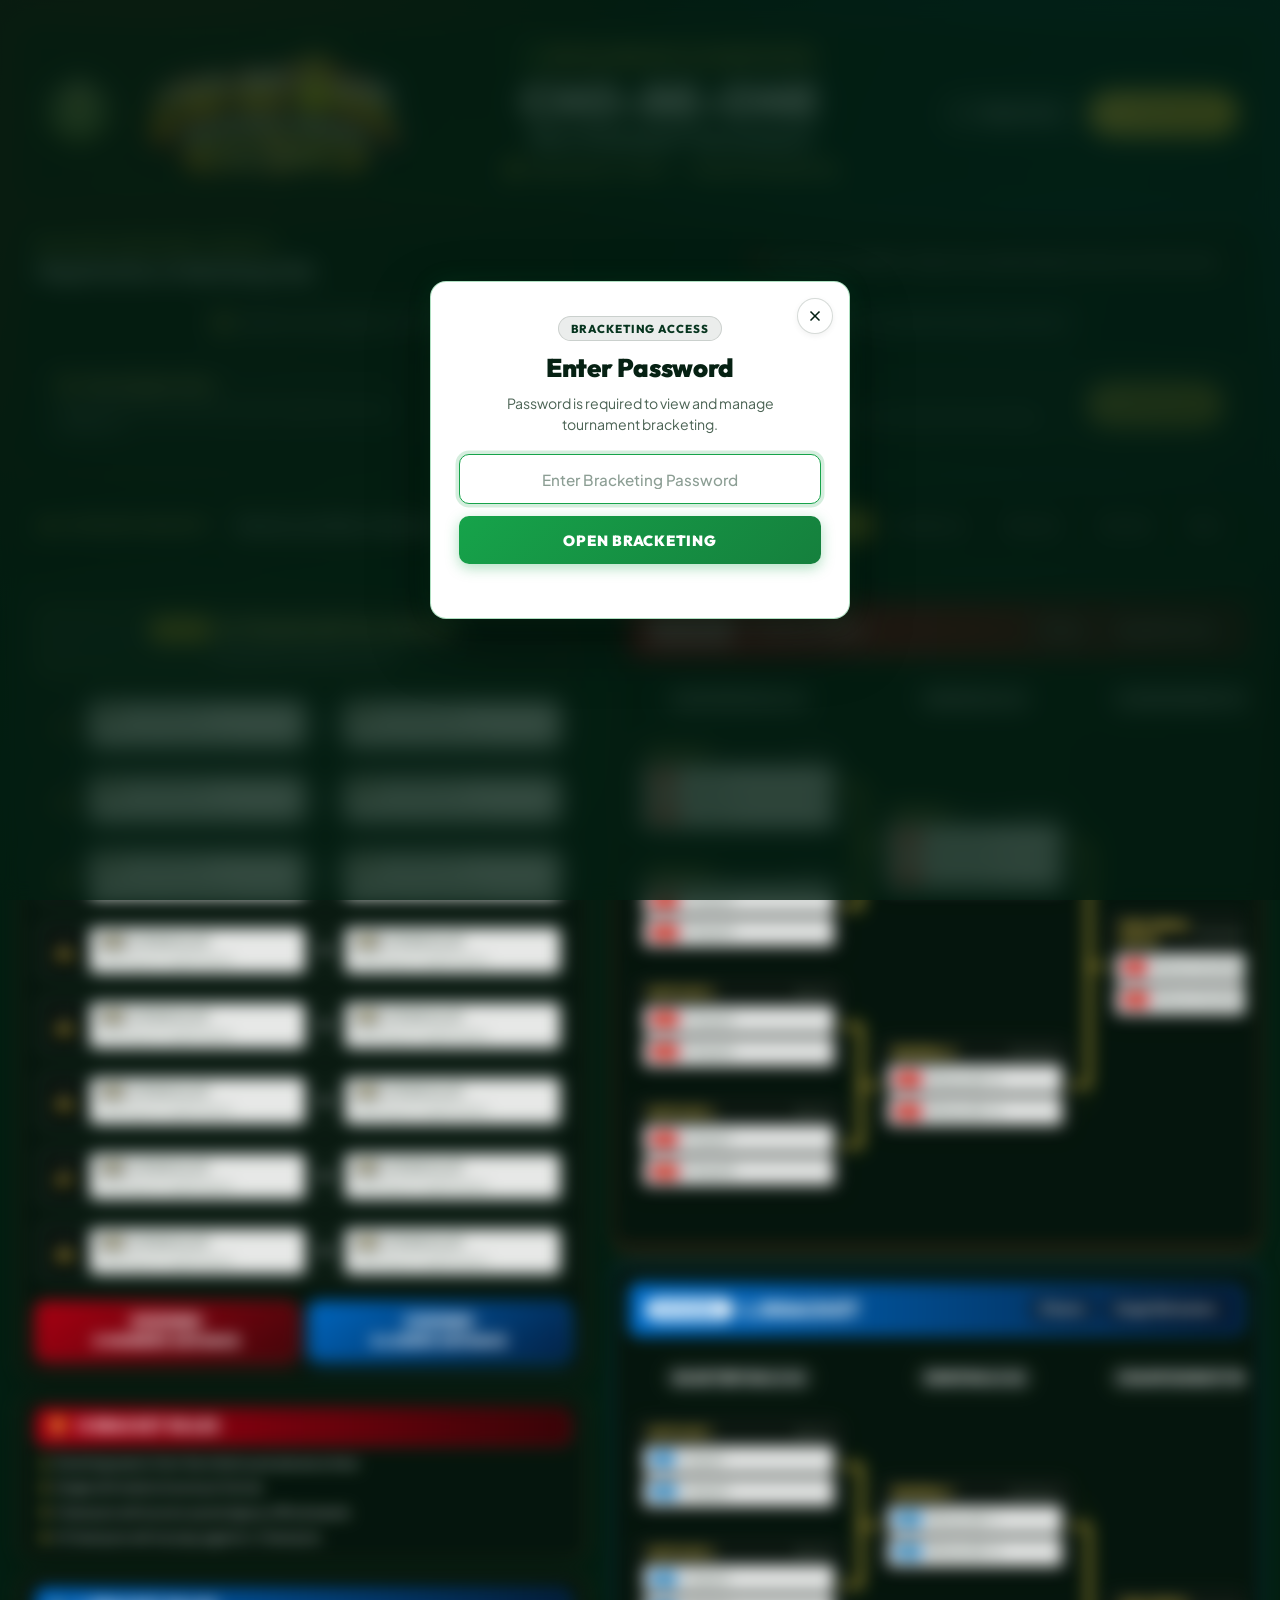
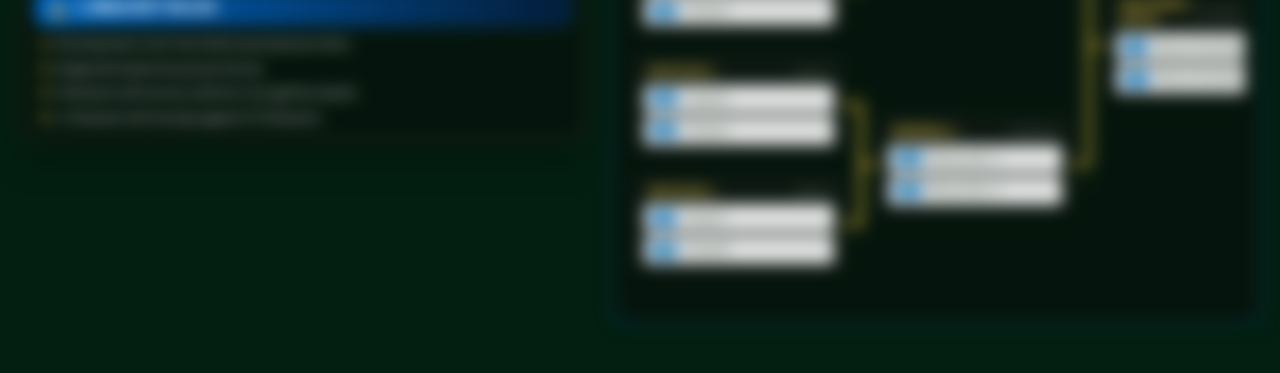
==== commit d9da3b7b: "For Deployment" ====
--- a/bracketing.html
+++ b/bracketing.html
@@ -1,268 +1,350 @@
-<!DOCTYPE html>
-<html lang="en">
-<head>
-  <meta charset="UTF-8">
-  <meta name="viewport" content="width=device-width, initial-scale=1.0">
-  <title>Cho-Be-One Tournament Bracketing</title>
-  <meta name="description" content="Official Cho-Be-One Mini Pickleball Tournament classification match and bracketing system.">
-  <link rel="preconnect" href="https://fonts.googleapis.com">
-  <link rel="preconnect" href="https://fonts.gstatic.com" crossorigin>
-  <link href="https://fonts.googleapis.com/css2?family=Outfit:wght@500;600;700;800;900&family=Plus+Jakarta+Sans:wght@400;500;600;700;800&display=swap" rel="stylesheet">
-  <link rel="stylesheet" href="styles.css">
-  <link rel="stylesheet" href="bracketing.css">
-</head>
-<body class="bracket-body bracket-access-locked">
-  <!-- Global Centralized Floating Toast Notification Container -->
-  <div id="toastContainer" class="toast-container" aria-live="polite" aria-atomic="true"></div>
-
-  <main class="bracket-page">
-    <header class="bracket-hero">
-      <div class="bracket-brand">
-        <img src="assets/cpc-logo.png" alt="Capitol Pickleball Club logo" class="bracket-club-logo">
-        <span class="bracket-brand-divider" aria-hidden="true"></span>
-        <img src="assets/chobeone-logo.png" alt="Cho-Be-One Mini Pickleball Tournament logo" class="bracket-event-logo">
-      </div>
-
-      <div class="bracket-title-wrap">
-        <div class="bracket-kicker-badge">
-          <span class="kicker-dot"></span>
-          <span>Official Bracket & Classification</span>
-        </div>
-        <h1 class="bracket-main-title">Cho-Be-One Mini Pickleball Tournament</h1>
-        <p class="bracket-meta-info">
-          <svg class="meta-icon" viewBox="0 0 20 20" fill="currentColor" width="16" height="16" aria-hidden="true">
-            <path fill-rule="evenodd" d="M6 2a1 1 0 00-1 1v1H4a2 2 0 00-2 2v10a2 2 0 002 2h12a2 2 0 002-2V6a2 2 0 00-2-2h-1V3a1 1 0 10-2 0v1H7V3a1 1 0 00-1-1zm0 5a1 1 0 000 2h8a1 1 0 100-2H6z" clip-rule="evenodd"/>
-          </svg>
-          <span>September 12, 2026</span>
-          <span class="meta-dot" aria-hidden="true">•</span>
-          <span>Capitol Pickleball Club</span>
-        </p>
-      </div>
-
-      <nav class="bracket-nav" aria-label="Tournament navigation">
-        <a href="index.html" class="bracket-nav-btn bracket-btn-ghost">
-          <svg class="nav-btn-icon" viewBox="0 0 20 20" fill="currentColor" width="16" height="16" aria-hidden="true">
-            <path fill-rule="evenodd" d="M9.707 16.707a1 1 0 01-1.414 0l-6-6a1 1 0 010-1.414l6-6a1 1 0 011.414 1.414L5.414 9H17a1 1 0 110 2H5.414l4.293 4.293a1 1 0 010 1.414z" clip-rule="evenodd"/>
-          </svg>
-          <span>Registration</span>
-        </a>
-        <button type="button" class="bracket-nav-btn bracket-btn-primary" id="refreshBracketBtn" aria-label="Refresh tournament bracket data">
-          <svg class="refresh-icon" viewBox="0 0 20 20" fill="currentColor" width="16" height="16" aria-hidden="true">
-            <path fill-rule="evenodd" d="M4 2a1 1 0 011 1v2.101a7.002 7.002 0 0111.601 2.566 1 1 0 11-1.885.666A5.002 5.002 0 005.999 7H9a1 1 0 010 2H4a1 1 0 01-1-1V3a1 1 0 011-1zm.008 9.057a1 1 0 011.276.61A5.002 5.002 0 0014.001 13H11a1 1 0 110-2h5a1 1 0 011 1v5a1 1 0 11-2 0v-2.101a7.002 7.002 0 01-11.601-2.566 1 1 0 01.61-1.276z" clip-rule="evenodd"/>
-          </svg>
-          <span class="refresh-spinner" aria-hidden="true"></span>
-          <span class="refresh-text">Refresh Data</span>
-        </button>
-        <button type="button" class="bracket-nav-btn bracket-btn-ghost" id="adminAccessBtn" aria-label="Open admin access">
-          <svg class="nav-btn-icon" viewBox="0 0 20 20" fill="currentColor" width="16" height="16" aria-hidden="true">
-            <path fill-rule="evenodd" d="M10 2a4 4 0 00-4 4v2H5a2 2 0 00-2 2v6a2 2 0 002 2h10a2 2 0 002-2v-6a2 2 0 00-2-2h-1V6a4 4 0 00-4-4zm2 6V6a2 2 0 10-4 0v2h4z" clip-rule="evenodd"/>
-          </svg>
-          <span id="adminAccessText">Admin</span>
-        </button>
-      </nav>
-    </header>
-
-    <!-- Control Toolbar with Category Selector and Stage Navigation -->
-    <section class="bracket-control-panel" aria-label="Bracket filters and controls">
-      <div class="category-selector-group">
-        <label class="bracket-select-label" for="bracketCategorySelect">
-          <svg class="select-label-icon" viewBox="0 0 20 20" fill="currentColor" width="16" height="16" aria-hidden="true">
-            <path d="M7 3a1 1 0 000 2h6a1 1 0 100-2H7zM4 7a1 1 0 011-1h10a1 1 0 110 2H5a1 1 0 01-1-1zM2 11a2 2 0 012-2h12a2 2 0 012 2v4a2 2 0 01-2 2H4a2 2 0 01-2-2v-4z"/>
-          </svg>
-          <span>Category Bracket</span>
-        </label>
-        <div class="select-wrapper">
-          <select id="bracketCategorySelect" class="visually-hidden" aria-label="Select tournament category"></select>
-          <!-- Custom Smooth Dropdown UI -->
-          <div class="custom-dropdown bracket-dropdown" id="bracketCustomDropdown" role="combobox" aria-expanded="false" aria-haspopup="listbox" aria-label="Select tournament category" tabindex="0">
-            <div class="dropdown-trigger bracket-dropdown-trigger" id="bracketDropdownTrigger">
-              <span class="dropdown-selected-text" id="bracketDropdownSelectedText">Novice Low Men's Doubles</span>
-              <span class="dropdown-arrow" aria-hidden="true">
-                <svg viewBox="0 0 24 24" fill="none" stroke="currentColor" stroke-width="2.5" stroke-linecap="round" stroke-linejoin="round" width="16" height="16">
-                  <polyline points="6 9 12 15 18 9"></polyline>
-                </svg>
-              </span>
-            </div>
-            <ul class="dropdown-menu bracket-dropdown-menu" id="bracketDropdownMenu" role="listbox">
-              <!-- Populated dynamically via JavaScript with smooth animations & live team count badges -->
-            </ul>
-          </div>
-        </div>
-      </div>
-
-      <div class="bracket-status-tracker">
-        <div class="capacity-info">
-          <span class="capacity-indicator-dot" aria-hidden="true"></span>
-          <span class="bracket-count" id="bracketCount">Loading teams...</span>
-        </div>
-        <div class="capacity-progress-bar" aria-hidden="true">
-          <div class="capacity-fill" id="capacityFill" style="width: 0%;"></div>
-        </div>
-      </div>
-
-      <!-- Stage Quick-View Navigation for Responsive Accessibility -->
-      <div class="bracket-stage-nav" role="tablist" aria-label="Tournament stages">
-        <button type="button" class="stage-tab active" data-stage="all" role="tab" aria-selected="true">All Stages</button>
-        <button type="button" class="stage-tab" data-stage="initial" role="tab" aria-selected="false">Initial Round</button>
-        <button type="button" class="stage-tab" data-stage="h-bracket" role="tab" aria-selected="false">H Bracket</button>
-        <button type="button" class="stage-tab" data-stage="l-bracket" role="tab" aria-selected="false">L Bracket</button>
-        <button type="button" class="stage-tab" data-stage="rules" role="tab" aria-selected="false">Rules</button>
-      </div>
-    </section>
-
-    <!-- Main Classification & Tournament Layout Grid -->
-    <section class="classification-layout" id="classificationLayout">
-      <!-- Left Column: Elimination Round & Rules Below It -->
-      <div class="elimination-sidebar" id="eliminationSidebar">
-        <!-- 1. Initial 16 Teams Round -->
-        <aside class="initial-round-card stage-section" id="stageInitial" aria-label="16 teams classification round">
-          <div class="panel-header-card gold-header">
-            <div class="header-main-tag">
-              <span class="header-badge">Stage 1</span>
-              <h2>16 Teams Initial Round</h2>
-            </div>
-            <span class="header-sub">8 Classification Matches (A vs B)</span>
-          </div>
-
-          <div class="match-table" id="initialMatchTable" role="region" aria-label="Initial match pairings">
-            <!-- Populated by JavaScript with real data or skeletons -->
-          </div>
-
-          <div class="advance-boxes">
-            <div class="advance-box high">
-              <div class="advance-badge">H Pathway</div>
-              <div class="advance-text">8 Winners Advance</div>
-            </div>
-            <div class="advance-box low">
-              <div class="advance-badge">L Pathway</div>
-              <div class="advance-text">8 Losers Advance</div>
-            </div>
-          </div>
-        </aside>
-
-        <!-- 3. Tournament Rules & Guidelines (Directly Below Elimination Round) -->
-        <aside class="rules-stack stage-section" id="stageRules" aria-label="Tournament rules">
-          <section class="rules-panel high-rules">
-            <div class="rules-panel-header">
-              <span class="rule-icon-badge high-icon" aria-hidden="true">🏆</span>
-              <h2>H Bracket Rules</h2>
-            </div>
-            <ol class="rules-list">
-              <li>8 winning teams from the initial round advance here.</li>
-              <li>Single elimination knockout format.</li>
-              <li>Champion will receive a prestigious official award.</li>
-              <li>H Champion will not play against L Champion.</li>
-            </ol>
-          </section>
-
-          <section class="rules-panel low-rules">
-            <div class="rules-panel-header">
-              <span class="rule-icon-badge low-icon" aria-hidden="true">🏅</span>
-              <h2>L Bracket Rules</h2>
-            </div>
-            <ol class="rules-list">
-              <li>8 losing teams from the initial round advance here.</li>
-              <li>Single elimination knockout format.</li>
-              <li>Champion will receive a distinct recognition award.</li>
-              <li>L Champion will not play against H Champion.</li>
-            </ol>
-          </section>
-        </aside>
-      </div>
-
-      <!-- Right Column: Dual Brackets (High & Low) Stack with Expanded Room Width -->
-      <div class="brackets-stack stage-section" id="stageBrackets">
-        <!-- High (H) Bracket Section -->
-        <section class="bracket-panel high-panel stage-subsection" id="stageHBracket" aria-label="H Bracket championship tree">
-          <div class="bracket-panel-head">
-            <div class="panel-title-group">
-              <span class="bracket-tier-badge high-badge">Division H</span>
-              <h2>H Bracket</h2>
-            </div>
-            <div class="panel-meta-tags">
-              <span class="bracket-meta-tag">8 Teams</span>
-              <span class="bracket-meta-tag">Single Elimination</span>
-            </div>
-          </div>
-          <div class="bracket-scroll-hint" aria-hidden="true">
-            <svg viewBox="0 0 20 20" fill="currentColor" width="14" height="14">
-              <path fill-rule="evenodd" d="M12.293 5.293a1 1 0 011.414 0l4 4a1 1 0 010 1.414l-4 4a1 1 0 01-1.414-1.414L14.586 11H3a1 1 0 110-2h11.586l-2.293-2.293a1 1 0 010-1.414z" clip-rule="evenodd"/>
-            </svg>
-            <span>Swipe horizontally to view all rounds →</span>
-          </div>
-          <div class="tournament-bracket-scroller">
-            <div class="tournament-bracket" id="hBracket" role="region" aria-label="H Bracket Tree"></div>
-          </div>
-        </section>
-
-        <!-- Low (L) Bracket Section -->
-        <section class="bracket-panel low-panel stage-subsection" id="stageLBracket" aria-label="L Bracket consolation tree">
-          <div class="bracket-panel-head">
-            <div class="panel-title-group">
-              <span class="bracket-tier-badge low-badge">Division L</span>
-              <h2>L Bracket</h2>
-            </div>
-            <div class="panel-meta-tags">
-              <span class="bracket-meta-tag">8 Teams</span>
-              <span class="bracket-meta-tag">Single Elimination</span>
-            </div>
-          </div>
-          <div class="bracket-scroll-hint" aria-hidden="true">
-            <svg viewBox="0 0 20 20" fill="currentColor" width="14" height="14">
-              <path fill-rule="evenodd" d="M12.293 5.293a1 1 0 011.414 0l4 4a1 1 0 010 1.414l-4 4a1 1 0 01-1.414-1.414L14.586 11H3a1 1 0 110-2h11.586l-2.293-2.293a1 1 0 010-1.414z" clip-rule="evenodd"/>
-            </svg>
-            <span>Swipe horizontally to view all rounds →</span>
-          </div>
-          <div class="tournament-bracket-scroller">
-            <div class="tournament-bracket" id="lBracket" role="region" aria-label="L Bracket Tree"></div>
-          </div>
-        </section>
-      </div>
-    </section>
-  </main>
-
-  <div id="resultModalBackdrop" class="modal-backdrop result-modal-backdrop" role="dialog" aria-modal="true" aria-labelledby="resultModalTitle" aria-hidden="true">
-    <article class="success-modal result-modal">
-      <button type="button" class="modal-close" id="resultModalClose" aria-label="Close result dialog">&times;</button>
-      <p class="modal-eyebrow" id="resultModalCategory">Declare Result</p>
-      <h2 id="resultModalTitle">Select Winner</h2>
-      <p class="modal-desc" id="resultModalDesc">Choose the winning team for this match.</p>
-      <div class="result-winner-options" id="resultWinnerOptions"></div>
-      <div class="modal-button-group">
-        <button type="button" class="secondary-action-button result-cancel-btn" id="resultModalCancel">Cancel</button>
-      </div>
-    </article>
-  </div>
-
-  <div id="adminModalBackdrop" class="modal-backdrop result-modal-backdrop" role="dialog" aria-modal="true" aria-labelledby="adminModalTitle" aria-hidden="true">
-    <article class="success-modal result-modal">
-      <button type="button" class="modal-close" id="adminModalClose" aria-label="Close admin dialog">&times;</button>
-      <p class="modal-eyebrow">Admin Access</p>
-      <h2 id="adminModalTitle">Enter Password</h2>
-      <p class="modal-desc">Admin access is required before declaring bracket results.</p>
-      <form id="adminAccessForm" class="admin-access-form">
-        <input type="password" id="adminPasswordInput" class="admin-password-input" autocomplete="current-password" placeholder="Password" required>
-        <button type="submit" class="secondary-action-button result-cancel-btn">Unlock Admin</button>
-        <button type="button" class="secondary-action-button result-cancel-btn" id="adminModalCancel">Cancel</button>
-      </form>
-      <p class="admin-error-text" id="adminErrorText" aria-live="polite"></p>
-    </article>
-  </div>
-
-  <div id="bracketAccessModalBackdrop" class="modal-backdrop result-modal-backdrop open" role="dialog" aria-modal="true" aria-labelledby="bracketAccessModalTitle" aria-hidden="false">
-    <article class="success-modal result-modal">
-      <p class="modal-eyebrow">Bracketing Access</p>
-      <h2 id="bracketAccessModalTitle">Enter Password</h2>
-      <p class="modal-desc">Password is required to view and manage tournament bracketing.</p>
-      <form id="bracketAccessForm" class="admin-access-form">
-        <input type="password" id="bracketAccessPasswordInput" class="admin-password-input" autocomplete="current-password" placeholder="Password" required>
-        <button type="submit" class="secondary-action-button result-cancel-btn">Open Bracketing</button>
-        <button type="button" class="secondary-action-button result-cancel-btn" id="bracketAccessCancel">Cancel</button>
-      </form>
-      <p class="admin-error-text" id="bracketAccessErrorText" aria-live="polite"></p>
-    </article>
-  </div>
-
-  <script src="bracketing.js"></script>
-</body>
-</html>
+<!DOCTYPE html>
+<html lang="en">
+<head>
+  <meta charset="UTF-8">
+  <meta name="viewport" content="width=device-width, initial-scale=1.0">
+  <title>Cho-Be-One Tournament Bracketing</title>
+  <meta name="description" content="Official Cho-Be-One Mini Pickleball Tournament classification match and bracketing system.">
+  <link rel="preconnect" href="https://fonts.googleapis.com">
+  <link rel="preconnect" href="https://fonts.gstatic.com" crossorigin>
+  <link href="https://fonts.googleapis.com/css2?family=Outfit:wght@500;600;700;800;900&family=Plus+Jakarta+Sans:wght@400;500;600;700;800&display=swap" rel="stylesheet">
+  <link rel="stylesheet" href="styles.css">
+  <link rel="stylesheet" href="bracketing.css">
+</head>
+<body class="bracket-body bracket-access-locked">
+  <!-- Global Centralized Floating Toast Notification Container -->
+  <div id="toastContainer" class="toast-container" aria-live="polite" aria-atomic="true"></div>
+
+  <main class="bracket-page">
+    <header class="bracket-hero">
+      <div class="bracket-brand">
+        <img src="assets/cpc-logo.png" alt="Capitol Pickleball Club logo" class="bracket-club-logo">
+        <span class="bracket-brand-divider" aria-hidden="true"></span>
+        <img src="assets/chobeone-logo.png" alt="Cho-Be-One Mini Pickleball Tournament logo" class="bracket-event-logo">
+      </div>
+
+      <div class="bracket-title-wrap">
+        <div class="bracket-kicker-badge">
+          <span class="kicker-dot"></span>
+          <span>Official Bracket & Classification</span>
+        </div>
+        <h1 class="bracket-main-title">
+          <span class="bracket-title-brand">CHO-BE-ONE</span>
+          <span class="bracket-title-sub">Mini Pickleball Tournament</span>
+        </h1>
+        <p class="bracket-meta-info">
+          <svg class="meta-icon" viewBox="0 0 20 20" fill="currentColor" width="16" height="16" aria-hidden="true">
+            <path fill-rule="evenodd" d="M6 2a1 1 0 00-1 1v1H4a2 2 0 00-2 2v10a2 2 0 002 2h12a2 2 0 002-2V6a2 2 0 00-2-2h-1V3a1 1 0 10-2 0v1H7V3a1 1 0 00-1-1zm0 5a1 1 0 000 2h8a1 1 0 100-2H6z" clip-rule="evenodd"/>
+          </svg>
+          <span>September 12, 2026</span>
+          <span class="meta-dot" aria-hidden="true">•</span>
+          <span>Capitol Pickleball Club</span>
+        </p>
+      </div>
+
+      <nav class="bracket-nav" aria-label="Tournament navigation">
+        <a href="index.html" class="bracket-nav-btn bracket-btn-ghost">
+          <svg class="nav-btn-icon" viewBox="0 0 20 20" fill="currentColor" width="16" height="16" aria-hidden="true">
+            <path fill-rule="evenodd" d="M9.707 16.707a1 1 0 01-1.414 0l-6-6a1 1 0 010-1.414l6-6a1 1 0 011.414 1.414L5.414 9H17a1 1 0 110 2H5.414l4.293 4.293a1 1 0 010 1.414z" clip-rule="evenodd"/>
+          </svg>
+          <span>Registration</span>
+        </a>
+        <button type="button" class="bracket-nav-btn bracket-btn-primary" id="refreshBracketBtn" aria-label="Refresh tournament bracket data">
+          <svg class="refresh-icon" viewBox="0 0 20 20" fill="currentColor" width="16" height="16" aria-hidden="true">
+            <path fill-rule="evenodd" d="M4 2a1 1 0 011 1v2.101a7.002 7.002 0 0111.601 2.566 1 1 0 11-1.885.666A5.002 5.002 0 005.999 7H9a1 1 0 010 2H4a1 1 0 01-1-1V3a1 1 0 011-1zm.008 9.057a1 1 0 011.276.61A5.002 5.002 0 0014.001 13H11a1 1 0 110-2h5a1 1 0 011 1v5a1 1 0 11-2 0v-2.101a7.002 7.002 0 01-11.601-2.566 1 1 0 01.61-1.276z" clip-rule="evenodd"/>
+          </svg>
+          <span class="refresh-spinner" aria-hidden="true"></span>
+          <span class="refresh-text">Refresh Data</span>
+        </button>
+        <button type="button" class="bracket-nav-btn bracket-btn-ghost" id="importBracketBtn" hidden style="display: none !important;">Import Browser Results</button>
+        <button type="button" class="bracket-nav-btn bracket-btn-ghost" id="resetBracketBtn" aria-label="Reset selected category results on all devices" hidden style="display: none !important;">
+          <svg class="nav-btn-icon" viewBox="0 0 20 20" fill="currentColor" width="16" height="16" aria-hidden="true">
+            <path d="M4 3a1 1 0 011 1v2a6 6 0 11-1 7 1 1 0 011.8-.8A4 4 0 105.8 8H8a1 1 0 010 2H4a1 1 0 01-1-1V4a1 1 0 011-1z"/>
+          </svg>
+          <span>Reset Data</span>
+        </button>
+      </nav>
+    </header>
+
+    <section class="bracket-control-panel tournament-controls" aria-label="Tournament administrative controls">
+      <div class="tournament-controls-header">
+        <div class="tournament-controls-title-group">
+          <div class="tournament-kicker">
+            <span class="kicker-pulse-dot" aria-hidden="true"></span>
+            <span>Master Tournament Controls</span>
+          </div>
+          <h2 class="tournament-title">Registration &amp; Matching Hub</h2>
+        </div>
+
+        <div class="tournament-status-badge">
+          <span class="status-indicator-dot" aria-hidden="true"></span>
+          <span id="tournamentControlStatus" role="status" aria-live="polite">Loading tournament controls...</span>
+        </div>
+      </div>
+
+      <div class="tournament-controls-notice">
+        <svg class="notice-icon" viewBox="0 0 20 20" fill="currentColor" width="16" height="16" aria-hidden="true">
+          <path fill-rule="evenodd" d="M18 10a8 8 0 11-16 0 8 8 0 0116 0zm-7-4a1 1 0 11-2 0 1 1 0 012 0zM9 9a1 1 0 000 2v3a1 1 0 001 1h1a1 1 0 100-2v-3a1 1 0 00-1-1H9z" clip-rule="evenodd"/>
+        </svg>
+        <p>Applies to all categories. Lock matching to freeze pairings and enable winner recording. Matches are view-only while matching is unlocked.</p>
+      </div>
+
+      <div class="tournament-modules-grid">
+        <!-- Module 1: Team Registration -->
+        <div class="tournament-module-card" id="registrationModuleCard">
+          <div class="module-info">
+            <div class="module-header">
+              <svg class="module-icon" viewBox="0 0 20 20" fill="currentColor" width="17" height="17" aria-hidden="true">
+                <path d="M9 2a1 1 0 000 2h2a1 1 0 100-2H9z"/>
+                <path fill-rule="evenodd" d="M4 5a2 2 0 012-2 3 3 0 003 3h2a3 3 0 003-3 2 2 0 012 2v11a2 2 0 01-2 2H6a2 2 0 01-2-2V5zm3 4a1 1 0 000 2h.01a1 1 0 100-2H7zm3 0a1 1 0 000 2h3a1 1 0 100-2h-3zm-3 4a1 1 0 100 2h.01a1 1 0 100-2H7zm3 0a1 1 0 100 2h3a1 1 0 100-2h-3z" clip-rule="evenodd"/>
+              </svg>
+              <span class="module-title">Team Registration</span>
+            </div>
+            <p class="module-desc">Toggle whether new teams can submit registration across categories.</p>
+          </div>
+          <button type="button" class="bracket-nav-btn bracket-btn-ghost tournament-btn" id="toggleRegistrationBtn" disabled>Close Registration</button>
+        </div>
+
+        <!-- Module 2: Bracket Pairings -->
+        <div class="tournament-module-card" id="matchingModuleCard">
+          <div class="module-info">
+            <div class="module-header">
+              <svg class="module-icon" viewBox="0 0 20 20" fill="currentColor" width="17" height="17" aria-hidden="true">
+                <path fill-rule="evenodd" d="M5 9V7a5 5 0 0110 0v2a2 2 0 012 2v5a2 2 0 01-2 2H5a2 2 0 01-2-2v-5a2 2 0 012-2zm8-2v2H7V7a3 3 0 016 0z" clip-rule="evenodd"/>
+              </svg>
+              <span class="module-title">Bracket Pairings</span>
+            </div>
+            <p class="module-desc">Freeze seeds and assign BYEs to unlock match winner recording.</p>
+          </div>
+          <button type="button" class="bracket-nav-btn bracket-btn-primary tournament-btn" id="toggleMatchingBtn" disabled>Lock Matching</button>
+        </div>
+      </div>
+    </section>
+
+    <!-- Control Toolbar with Category Selector and Stage Navigation -->
+    <section class="bracket-control-panel" aria-label="Bracket filters and controls">
+      <div class="category-selector-group">
+        <label class="bracket-select-label" for="bracketCategorySelect">
+          <svg class="select-label-icon" viewBox="0 0 20 20" fill="currentColor" width="16" height="16" aria-hidden="true">
+            <path d="M7 3a1 1 0 000 2h6a1 1 0 100-2H7zM4 7a1 1 0 011-1h10a1 1 0 110 2H5a1 1 0 01-1-1zM2 11a2 2 0 012-2h12a2 2 0 012 2v4a2 2 0 01-2 2H4a2 2 0 01-2-2v-4z"/>
+          </svg>
+          <span>Category Bracket</span>
+        </label>
+        <div class="select-wrapper">
+          <select id="bracketCategorySelect" class="visually-hidden" aria-label="Select tournament category"></select>
+          <!-- Custom Smooth Dropdown UI -->
+          <div class="custom-dropdown bracket-dropdown" id="bracketCustomDropdown" role="combobox" aria-expanded="false" aria-haspopup="listbox" aria-label="Select tournament category" tabindex="0">
+            <div class="dropdown-trigger bracket-dropdown-trigger" id="bracketDropdownTrigger">
+              <span class="dropdown-selected-text" id="bracketDropdownSelectedText">Novice Low Men's Doubles</span>
+              <span class="dropdown-arrow" aria-hidden="true">
+                <svg viewBox="0 0 24 24" fill="none" stroke="currentColor" stroke-width="2.5" stroke-linecap="round" stroke-linejoin="round" width="16" height="16">
+                  <polyline points="6 9 12 15 18 9"></polyline>
+                </svg>
+              </span>
+            </div>
+            <ul class="dropdown-menu bracket-dropdown-menu" id="bracketDropdownMenu" role="listbox">
+              <!-- Populated dynamically via JavaScript with smooth animations & live team count badges -->
+            </ul>
+          </div>
+        </div>
+      </div>
+
+      <div class="bracket-status-tracker">
+        <div class="capacity-info">
+          <span class="capacity-indicator-dot" aria-hidden="true"></span>
+          <span class="bracket-count" id="bracketCount">Loading teams...</span>
+        </div>
+        <div class="capacity-progress-bar" aria-hidden="true">
+          <div class="capacity-fill" id="capacityFill" style="width: 0%;"></div>
+        </div>
+      </div>
+
+      <!-- Stage Quick-View Navigation for Responsive Accessibility -->
+      <div class="bracket-stage-nav" role="tablist" aria-label="Tournament stages">
+        <button type="button" class="stage-tab active" data-stage="all" role="tab" aria-selected="true">All Stages</button>
+        <button type="button" class="stage-tab" data-stage="initial" role="tab" aria-selected="false">Initial Round</button>
+        <button type="button" class="stage-tab" data-stage="h-bracket" role="tab" aria-selected="false">H Bracket</button>
+        <button type="button" class="stage-tab" data-stage="l-bracket" role="tab" aria-selected="false">L Bracket</button>
+        <button type="button" class="stage-tab" data-stage="rules" role="tab" aria-selected="false">Rules</button>
+      </div>
+    </section>
+
+    <!-- Main Classification & Tournament Layout Grid -->
+    <section class="classification-layout" id="classificationLayout">
+      <!-- Left Column: Elimination Round & Rules Below It -->
+      <div class="elimination-sidebar" id="eliminationSidebar">
+        <!-- 1. Initial 16 Teams Round -->
+        <aside class="initial-round-card stage-section" id="stageInitial" aria-label="16 teams classification round">
+          <div class="panel-header-card gold-header">
+            <div class="header-main-tag">
+              <span class="header-badge">Stage 1</span>
+              <h2>16 Teams Initial Round</h2>
+            </div>
+            <span class="header-sub">8 Classification Matches (A vs B)</span>
+          </div>
+
+          <div class="match-table" id="initialMatchTable" role="region" aria-label="Initial match pairings">
+            <!-- Populated by JavaScript with real data or skeletons -->
+          </div>
+
+          <div class="advance-boxes">
+            <div class="advance-box high">
+              <div class="advance-badge">H Pathway</div>
+              <div class="advance-text">8 Winners Advance</div>
+            </div>
+            <div class="advance-box low">
+              <div class="advance-badge">L Pathway</div>
+              <div class="advance-text">8 Losers Advance</div>
+            </div>
+          </div>
+        </aside>
+
+        <!-- 3. Tournament Rules & Guidelines (Directly Below Elimination Round) -->
+        <aside class="rules-stack stage-section" id="stageRules" aria-label="Tournament rules">
+          <section class="rules-panel high-rules">
+            <div class="rules-panel-header">
+              <span class="rule-icon-badge high-icon" aria-hidden="true">🏆</span>
+              <h2>H Bracket Rules</h2>
+            </div>
+            <ol class="rules-list">
+              <li>8 winning teams from the initial round advance here.</li>
+              <li>Single elimination knockout format.</li>
+              <li>Champion will receive a prestigious official award.</li>
+              <li>H Champion will not play against L Champion.</li>
+            </ol>
+          </section>
+
+          <section class="rules-panel low-rules">
+            <div class="rules-panel-header">
+              <span class="rule-icon-badge low-icon" aria-hidden="true">🏅</span>
+              <h2>L Bracket Rules</h2>
+            </div>
+            <ol class="rules-list">
+              <li>8 losing teams from the initial round advance here.</li>
+              <li>Single elimination knockout format.</li>
+              <li>Champion will receive a distinct recognition award.</li>
+              <li>L Champion will not play against H Champion.</li>
+            </ol>
+          </section>
+        </aside>
+      </div>
+
+      <!-- Right Column: Dual Brackets (High & Low) Stack with Expanded Room Width -->
+      <div class="brackets-stack stage-section" id="stageBrackets">
+        <!-- High (H) Bracket Section -->
+        <section class="bracket-panel high-panel stage-subsection" id="stageHBracket" aria-label="H Bracket championship tree">
+          <div class="bracket-panel-head">
+            <div class="panel-title-group">
+              <span class="bracket-tier-badge high-badge">Division H</span>
+              <h2>H Bracket</h2>
+            </div>
+            <div class="panel-meta-tags">
+              <span class="bracket-meta-tag">8 Teams</span>
+              <span class="bracket-meta-tag">Single Elimination</span>
+            </div>
+          </div>
+          <div class="bracket-scroll-hint" aria-hidden="true">
+            <svg viewBox="0 0 20 20" fill="currentColor" width="14" height="14">
+              <path fill-rule="evenodd" d="M12.293 5.293a1 1 0 011.414 0l4 4a1 1 0 010 1.414l-4 4a1 1 0 01-1.414-1.414L14.586 11H3a1 1 0 110-2h11.586l-2.293-2.293a1 1 0 010-1.414z" clip-rule="evenodd"/>
+            </svg>
+            <span>Swipe horizontally to view all rounds →</span>
+          </div>
+          <div class="tournament-bracket-scroller">
+            <div class="tournament-bracket" id="hBracket" role="region" aria-label="H Bracket Tree"></div>
+          </div>
+        </section>
+
+        <!-- Low (L) Bracket Section -->
+        <section class="bracket-panel low-panel stage-subsection" id="stageLBracket" aria-label="L Bracket consolation tree">
+          <div class="bracket-panel-head">
+            <div class="panel-title-group">
+              <span class="bracket-tier-badge low-badge">Division L</span>
+              <h2>L Bracket</h2>
+            </div>
+            <div class="panel-meta-tags">
+              <span class="bracket-meta-tag">8 Teams</span>
+              <span class="bracket-meta-tag">Single Elimination</span>
+            </div>
+          </div>
+          <div class="bracket-scroll-hint" aria-hidden="true">
+            <svg viewBox="0 0 20 20" fill="currentColor" width="14" height="14">
+              <path fill-rule="evenodd" d="M12.293 5.293a1 1 0 011.414 0l4 4a1 1 0 010 1.414l-4 4a1 1 0 01-1.414-1.414L14.586 11H3a1 1 0 110-2h11.586l-2.293-2.293a1 1 0 010-1.414z" clip-rule="evenodd"/>
+            </svg>
+            <span>Swipe horizontally to view all rounds →</span>
+          </div>
+          <div class="tournament-bracket-scroller">
+            <div class="tournament-bracket" id="lBracket" role="region" aria-label="L Bracket Tree"></div>
+          </div>
+        </section>
+      </div>
+    </section>
+  </main>
+
+  <div id="resultModalBackdrop" class="modal-backdrop result-modal-backdrop" role="dialog" aria-modal="true" aria-labelledby="resultModalTitle" aria-hidden="true">
+    <article class="success-modal result-modal">
+      <button type="button" class="modal-close" id="resultModalClose" aria-label="Close result dialog">
+        <svg viewBox="0 0 24 24" fill="none" stroke="currentColor" stroke-width="2.5" stroke-linecap="round" stroke-linejoin="round" width="18" height="18" aria-hidden="true">
+          <line x1="18" y1="6" x2="6" y2="18"></line>
+          <line x1="6" y1="6" x2="18" y2="18"></line>
+        </svg>
+      </button>
+      <div class="modal-eyebrow-wrap">
+        <span class="modal-eyebrow" id="resultModalCategory">Declare Result</span>
+      </div>
+      <h2 id="resultModalTitle">Select Winner</h2>
+      <p class="modal-desc" id="resultModalDesc">Choose the winning team for this match.</p>
+      <div class="result-winner-options" id="resultWinnerOptions"></div>
+    </article>
+  </div>
+
+  <div id="adminModalBackdrop" class="modal-backdrop result-modal-backdrop" role="dialog" aria-modal="true" aria-labelledby="adminModalTitle" aria-hidden="true">
+    <article class="success-modal result-modal admin-access-modal">
+      <button type="button" class="modal-close" id="adminModalClose" aria-label="Close admin dialog">
+        <svg viewBox="0 0 24 24" fill="none" stroke="currentColor" stroke-width="2.5" stroke-linecap="round" stroke-linejoin="round" width="18" height="18" aria-hidden="true">
+          <line x1="18" y1="6" x2="6" y2="18"></line>
+          <line x1="6" y1="6" x2="18" y2="18"></line>
+        </svg>
+      </button>
+      <div class="modal-eyebrow-wrap">
+        <span class="modal-eyebrow">Admin Access</span>
+      </div>
+      <h2 id="adminModalTitle">Enter Password</h2>
+      <p class="modal-desc">Admin access is required to modify tournament controls.</p>
+      <form id="adminAccessForm" class="admin-access-form">
+        <input type="password" id="adminPasswordInput" class="admin-password-input" autocomplete="current-password" placeholder="Enter Admin Password" required>
+        <button type="submit" class="modal-primary-btn admin-submit-btn">
+          <span class="btn-text">Unlock Admin</span>
+          <span class="btn-spinner" aria-hidden="true"></span>
+        </button>
+      </form>
+      <p class="admin-error-text" id="adminErrorText" aria-live="polite"></p>
+    </article>
+  </div>
+
+  <div id="bracketAccessModalBackdrop" class="modal-backdrop result-modal-backdrop open" role="dialog" aria-modal="true" aria-labelledby="bracketAccessModalTitle" aria-hidden="false">
+    <article class="success-modal result-modal admin-access-modal">
+      <button type="button" class="modal-close" id="bracketAccessModalClose" aria-label="Return to tournament home">
+        <svg viewBox="0 0 24 24" fill="none" stroke="currentColor" stroke-width="2.5" stroke-linecap="round" stroke-linejoin="round" width="18" height="18" aria-hidden="true">
+          <line x1="18" y1="6" x2="6" y2="18"></line>
+          <line x1="6" y1="6" x2="18" y2="18"></line>
+        </svg>
+      </button>
+      <div class="modal-eyebrow-wrap">
+        <span class="modal-eyebrow">Bracketing Access</span>
+      </div>
+      <h2 id="bracketAccessModalTitle">Enter Password</h2>
+      <p class="modal-desc">Password is required to view and manage tournament bracketing.</p>
+      <form id="bracketAccessForm" class="admin-access-form">
+        <input type="password" id="bracketAccessPasswordInput" class="admin-password-input" autocomplete="current-password" placeholder="Enter Bracketing Password" required>
+        <button type="submit" class="modal-primary-btn admin-submit-btn">
+          <span class="btn-text">Open Bracketing</span>
+          <span class="btn-spinner" aria-hidden="true"></span>
+        </button>
+      </form>
+      <p class="admin-error-text" id="bracketAccessErrorText" aria-live="polite"></p>
+    </article>
+  </div>
+
+  <script src="bracketing.js"></script>
+</body>
+</html>
--- a/styles.css
+++ b/styles.css
@@ -320,14 +320,31 @@
 
 .hero-title {
   margin: 0 0 12px;
+  display: flex;
+  flex-direction: column;
+  gap: 4px;
+}
+
+.hero-title-brand {
   font-family: "Inter", sans-serif;
-  font-size: clamp(2.3rem, 4.5vw, 3.8rem);
+  font-size: clamp(2.4rem, 4.8vw, 4rem);
   font-weight: 900;
-  line-height: 1.05;
-  letter-spacing: -0.035em;
+  line-height: 1.02;
+  letter-spacing: -0.03em;
   color: #ffffff;
+  text-transform: uppercase;
+  text-shadow: 0 4px 16px rgba(0, 0, 0, 0.4);
+}
+
+.hero-title-sub {
+  font-family: "Inter", sans-serif;
+  font-size: clamp(1.3rem, 2.25vw, 1.9rem);
+  font-weight: 700;
+  line-height: 1.2;
+  letter-spacing: -0.015em;
+  color: #c4dcd0;
   text-transform: capitalize;
-  text-shadow: 0 4px 16px rgba(0, 0, 0, 0.4);
+  text-shadow: 0 2px 8px rgba(0, 0, 0, 0.3);
 }
 
 .lead {
@@ -942,8 +959,7 @@
 }
 
 .placeholder-actions {
-  display: grid;
-  grid-template-columns: repeat(2, minmax(0, 1fr));
+  display: flex;
   gap: 12px;
   margin-top: 24px;
   padding-top: 20px;
@@ -951,6 +967,8 @@
 }
 
 .secondary-action-button {
+  flex: 1;
+  min-width: 0;
   min-height: 48px;
   padding: 10px 16px;
   display: inline-flex;
@@ -1245,11 +1263,11 @@
 
 .modal-close {
   position: absolute;
-  top: 14px;
-  right: 14px;
+  top: 16px;
+  right: 16px;
   width: 36px;
   height: 36px;
-  border: 1px solid var(--line);
+  border: 1.5px solid rgba(3, 31, 18, 0.16);
   border-radius: var(--radius-full);
   background: #ffffff;
   color: var(--green-950);
@@ -1257,12 +1275,45 @@
   display: flex;
   align-items: center;
   justify-content: center;
-  transition: background var(--duration-fast), transform var(--duration-fast);
+  box-shadow: 0 2px 6px rgba(0, 0, 0, 0.06);
+  transition:
+    background var(--duration-fast) var(--ease-spring),
+    border-color var(--duration-fast) var(--ease-spring),
+    color var(--duration-fast) var(--ease-spring),
+    transform var(--duration-fast) var(--ease-spring),
+    box-shadow var(--duration-fast) var(--ease-spring);
+  z-index: 10;
+}
+
+.modal-close svg {
+  width: 16px;
+  height: 16px;
+  stroke: currentColor;
+  stroke-width: 2.5;
+  transition: transform var(--duration-fast) var(--ease-spring);
+  pointer-events: none;
+  display: block;
 }
 
 .modal-close:hover {
-  background: var(--green-50);
+  background: #fee2e2;
+  color: #dc2626;
+  border-color: rgba(220, 38, 38, 0.35);
+  transform: scale(1.06);
+  box-shadow: 0 4px 12px rgba(220, 38, 38, 0.18);
+}
+
+.modal-close:hover svg {
   transform: rotate(90deg);
+}
+
+.modal-close:active {
+  transform: scale(0.92);
+}
+
+.modal-close:focus-visible {
+  outline: 2px solid var(--gold-400);
+  outline-offset: 2px;
 }
 
 .modal-badge-wrapper {
@@ -1309,50 +1360,181 @@
 
 .modal-button-group {
   display: flex;
+  gap: 10px;
+  flex-wrap: wrap;
   justify-content: center;
 }
 
 .modal-action {
-  width: 100%;
+  flex: 1 1 180px;
   margin-top: 0;
   box-shadow: 0 4px 0 #942f11, 0 10px 18px rgba(0, 0, 0, 0.14);
 }
 
+/* ==========================================================================
+   Portal Access Modal Redesign (Clean, Modern, Accessible)
+   ========================================================================== */
+.portal-access-modal {
+  position: relative;
+  width: min(100%, 410px);
+  padding: 34px 28px 28px;
+  border-radius: var(--radius-lg, 16px);
+  border: 1px solid rgba(12, 111, 58, 0.2);
+  background: #ffffff;
+  box-shadow: 0 24px 64px rgba(3, 31, 18, 0.45), 0 4px 16px rgba(0, 0, 0, 0.08);
+  text-align: center;
+  overflow: hidden;
+}
+
+.modal-eyebrow-wrap {
+  display: flex;
+  justify-content: center;
+  margin-bottom: 12px;
+}
+
+.modal-eyebrow-wrap .modal-eyebrow {
+  display: inline-flex;
+  align-items: center;
+  gap: 6px;
+  margin: 0;
+  padding: 4px 12px;
+  border-radius: var(--radius-full, 9999px);
+  background: rgba(12, 111, 58, 0.1);
+  border: 1px solid rgba(12, 111, 58, 0.18);
+  color: var(--green-700, #0c6f3a);
+  font-family: inherit;
+  font-size: 0.72rem;
+  font-weight: 800;
+  text-transform: uppercase;
+  letter-spacing: 0.06em;
+}
+
+.portal-access-modal h2 {
+  margin: 0 0 8px;
+  font-family: var(--font-display, "Outfit", sans-serif);
+  font-size: 1.7rem;
+  font-weight: 900;
+  color: var(--green-950, #031f12);
+  letter-spacing: -0.025em;
+  line-height: 1.2;
+}
+
+.portal-access-modal .modal-desc {
+  margin: 0 auto 22px;
+  color: #4b6354;
+  font-size: 0.88rem;
+  line-height: 1.5;
+  max-width: 320px;
+}
+
 .portal-access-form {
-  display: grid;
+  display: flex;
+  flex-direction: column;
   gap: 12px;
+  width: 100%;
 }
 
 .portal-password-input {
   width: 100%;
   min-height: 48px;
-  padding: 10px 14px;
-  border: 1px solid var(--line);
-  border-radius: var(--radius-md);
+  padding: 12px 16px;
+  border: 1.5px solid rgba(12, 111, 58, 0.22);
+  border-radius: var(--radius-md, 10px);
+  background: #f8fbf9;
+  color: var(--green-950, #031f12);
+  font-family: inherit;
+  font-size: 0.95rem;
+  font-weight: 700;
+  letter-spacing: 0.04em;
+  outline: none;
+  box-sizing: border-box;
+  transition: all var(--duration-fast, 180ms) var(--ease-spring, cubic-bezier(0.16, 1, 0.3, 1));
+}
+
+.portal-password-input:focus {
+  border-color: var(--green-700, #0c6f3a);
   background: #ffffff;
-  color: var(--green-950);
-  font: inherit;
+  box-shadow: 0 0 0 3.5px rgba(12, 111, 58, 0.16);
+}
+
+.portal-password-input::placeholder {
+  color: #8c9e94;
+  font-weight: 500;
+  letter-spacing: normal;
+}
+
+/* Primary High-Contrast Submit Button */
+.portal-submit-btn {
+  position: relative;
+  display: inline-flex;
+  align-items: center;
+  justify-content: center;
+  gap: 8px;
+  width: 100%;
+  min-height: 48px;
+  padding: 12px 20px;
+  border: none;
+  border-radius: var(--radius-md, 10px);
+  background: linear-gradient(135deg, #0c6f3a 0%, #084c27 100%);
+  color: #ffffff;
+  font-family: "Inter", var(--font-display, sans-serif);
+  font-size: 0.88rem;
+  font-weight: 800;
+  text-transform: uppercase;
+  letter-spacing: 0.05em;
+  cursor: pointer;
+  box-shadow: 0 4px 14px rgba(12, 111, 58, 0.35);
+  transition: all var(--duration-fast, 180ms) var(--ease-spring, cubic-bezier(0.16, 1, 0.3, 1));
+}
+
+.portal-submit-btn:hover {
+  background: linear-gradient(135deg, #0e7e42 0%, #0a572d 100%);
+  transform: translateY(-2px);
+  box-shadow: 0 6px 20px rgba(12, 111, 58, 0.45);
+}
+
+.portal-submit-btn:active {
+  transform: translateY(0);
+  box-shadow: 0 2px 8px rgba(12, 111, 58, 0.3);
+}
+
+/* Loading spinner per user rule */
+.portal-submit-btn.loading {
+  pointer-events: none;
+  opacity: 0.88;
+}
+
+.portal-submit-btn .btn-spinner {
+  display: none;
+  width: 18px;
+  height: 18px;
+  border: 2.5px solid rgba(255, 255, 255, 0.35);
+  border-top-color: #ffffff;
+  border-radius: 50%;
+  animation: modalSpin 650ms linear infinite;
+  flex-shrink: 0;
+}
+
+.portal-submit-btn.loading .btn-spinner {
+  display: inline-block;
+}
+
+.portal-submit-btn.loading .btn-text {
+  opacity: 0.9;
+}
+
+@keyframes modalSpin {
+  to {
+    transform: rotate(360deg);
+  }
+}
+
+.portal-error-text {
+  min-height: 20px;
+  margin: 8px 0 0;
+  color: #dc2626;
+  font-size: 0.82rem;
   font-weight: 700;
-  outline: none;
-  transition: border-color var(--duration-fast) var(--ease-spring), box-shadow var(--duration-fast) var(--ease-spring);
-}
-
-.portal-password-input:focus {
-  border-color: var(--gold-500);
-  box-shadow: 0 0 0 3px rgba(247, 201, 40, 0.18);
-}
-
-.portal-submit-btn {
-  width: 100%;
-  justify-content: center;
-}
-
-.portal-error-text {
-  min-height: 18px;
-  margin: 10px 0 0;
-  color: var(--red-600);
-  font-size: 0.82rem;
-  font-weight: 800;
   text-align: center;
 }
 
@@ -1392,6 +1574,10 @@
     max-width: 600px;
   }
 
+  .placeholder-actions {
+    flex-direction: column;
+  }
+
   .event-strip {
     width: 100%;
     max-width: 640px;
@@ -1466,8 +1652,18 @@
   }
 
   .hero-title {
-    font-size: 2rem;
     margin-bottom: 8px;
+    gap: 2px;
+  }
+
+  .hero-title-brand {
+    font-size: 1.85rem;
+    line-height: 1.05;
+  }
+
+  .hero-title-sub {
+    font-size: 1.08rem;
+    line-height: 1.2;
   }
 
   .lead {
--- a/bracketing.css
+++ b/bracketing.css
@@ -44,11 +44,19 @@
   --duration-normal: 280ms;
 }
 
-/* Base Body Override */
+/* Base Body & Layout Containment Override */
+html {
+  overflow-x: clip;
+  max-width: 100vw;
+  box-sizing: border-box;
+}
+
 .bracket-body {
   font-family: var(--font-body);
   color: #f1f5f2;
   min-height: 100vh;
+  overflow-x: clip;
+  max-width: 100vw;
   background:
     radial-gradient(circle at 12% 14%, rgba(226, 53, 25, 0.18), transparent 32rem),
     radial-gradient(circle at 86% 18%, rgba(0, 132, 255, 0.16), transparent 34rem),
@@ -57,10 +65,13 @@
   background-attachment: fixed;
   -webkit-font-smoothing: antialiased;
   -moz-osx-font-smoothing: grayscale;
+  box-sizing: border-box;
 }
 
 .bracket-page {
   width: min(1580px, calc(100% - 36px));
+  max-width: 100vw;
+  box-sizing: border-box;
   margin: 0 auto;
   padding: 24px 0 48px;
 }
@@ -164,6 +175,10 @@
 
 .bracket-main-title {
   margin: 0;
+  display: flex;
+  flex-direction: column;
+  align-items: center;
+  gap: 2px;
   font-family: var(--font-display);
   font-size: clamp(1.4rem, 2.4vw, 2.5rem);
   font-weight: 800;
@@ -175,6 +190,33 @@
   text-transform: uppercase;
 }
 
+.bracket-title-brand {
+  display: block;
+  font-family: var(--font-display);
+  font-size: clamp(1.85rem, 3.4vw, 3rem);
+  font-weight: 900;
+  line-height: 1.04;
+  letter-spacing: 0.01em;
+  background: linear-gradient(180deg, #ffffff 40%, #d8e5dc 100%);
+  -webkit-background-clip: text;
+  -webkit-text-fill-color: transparent;
+  text-transform: uppercase;
+}
+
+.bracket-title-sub {
+  display: block;
+  font-family: var(--font-display);
+  font-size: clamp(1.05rem, 1.65vw, 1.45rem);
+  font-weight: 700;
+  line-height: 1.25;
+  letter-spacing: 0.03em;
+  color: #c4dcd0;
+  background: none;
+  -webkit-background-clip: unset;
+  -webkit-text-fill-color: #c4dcd0;
+  text-transform: none;
+}
+
 .bracket-meta-info {
   margin: 6px 0 0;
   display: inline-flex;
@@ -198,6 +240,188 @@
   display: flex;
   align-items: center;
   gap: 10px;
+}
+
+/* ==========================================================================
+   Master Tournament Controls Hub Redesign
+   ========================================================================== */
+.tournament-controls {
+  display: flex;
+  flex-direction: column;
+  align-items: stretch;
+  gap: 16px;
+  width: 100%;
+  box-sizing: border-box;
+  padding: 18px 22px;
+  background: linear-gradient(135deg, rgba(6, 24, 15, 0.88) 0%, rgba(3, 14, 8, 0.94) 100%);
+  border: 1px solid rgba(255, 226, 123, 0.26);
+  border-radius: var(--radius-lg);
+  box-shadow: 0 12px 34px rgba(0, 0, 0, 0.35), 0 0 24px rgba(247, 201, 40, 0.04);
+}
+
+.tournament-controls-header {
+  display: flex;
+  align-items: center;
+  justify-content: space-between;
+  flex-wrap: wrap;
+  gap: 14px;
+  width: 100%;
+}
+
+.tournament-controls-title-group {
+  display: flex;
+  flex-direction: column;
+  gap: 3px;
+}
+
+.tournament-kicker {
+  display: inline-flex;
+  align-items: center;
+  gap: 7px;
+  font-family: var(--font-display);
+  font-size: 0.72rem;
+  font-weight: 800;
+  text-transform: uppercase;
+  letter-spacing: 0.08em;
+  color: var(--gold-400);
+}
+
+.kicker-pulse-dot {
+  width: 7px;
+  height: 7px;
+  border-radius: 50%;
+  background: var(--gold-400);
+  box-shadow: 0 0 8px var(--gold-400);
+}
+
+.tournament-title {
+  margin: 0;
+  font-family: var(--font-display);
+  font-size: 1.25rem;
+  font-weight: 800;
+  color: #ffffff;
+  letter-spacing: 0.01em;
+}
+
+.tournament-status-badge {
+  display: inline-flex;
+  align-items: center;
+  gap: 9px;
+  padding: 6px 16px;
+  background: rgba(0, 0, 0, 0.45);
+  border: 1px solid rgba(255, 226, 123, 0.22);
+  border-radius: var(--radius-full);
+  font-family: var(--font-body);
+  font-size: 0.82rem;
+  font-weight: 600;
+  color: #e2ede6;
+  white-space: nowrap;
+}
+
+.status-indicator-dot {
+  width: 8px;
+  height: 8px;
+  border-radius: 50%;
+  background: #22c55e;
+  box-shadow: 0 0 8px #22c55e;
+  flex-shrink: 0;
+}
+
+.tournament-controls-notice {
+  display: flex;
+  align-items: center;
+  gap: 10px;
+  padding: 10px 14px;
+  background: rgba(255, 255, 255, 0.035);
+  border: 1px solid rgba(255, 255, 255, 0.08);
+  border-radius: var(--radius-md);
+}
+
+.notice-icon {
+  color: var(--gold-400);
+  flex-shrink: 0;
+}
+
+.tournament-controls-notice p {
+  margin: 0;
+  font-size: 0.8rem;
+  line-height: 1.45;
+  color: rgba(255, 255, 255, 0.72);
+}
+
+.tournament-modules-grid {
+  display: grid;
+  grid-template-columns: repeat(2, minmax(0, 1fr));
+  gap: 14px;
+  width: 100%;
+}
+
+.tournament-module-card {
+  display: flex;
+  align-items: center;
+  justify-content: space-between;
+  gap: 16px;
+  padding: 14px 18px;
+  background: rgba(255, 255, 255, 0.03);
+  border: 1px solid rgba(255, 255, 255, 0.09);
+  border-radius: var(--radius-md);
+  box-shadow: 0 2px 8px rgba(0, 0, 0, 0.2);
+  transition:
+    background var(--duration-fast) var(--ease-spring),
+    border-color var(--duration-fast) var(--ease-spring),
+    box-shadow var(--duration-fast) var(--ease-spring);
+}
+
+.tournament-module-card:hover {
+  background: rgba(255, 255, 255, 0.05);
+  border-color: rgba(255, 226, 123, 0.28);
+  box-shadow: 0 4px 14px rgba(0, 0, 0, 0.3);
+}
+
+.module-info {
+  display: flex;
+  flex-direction: column;
+  gap: 4px;
+  min-width: 0;
+  flex: 1;
+}
+
+.module-header {
+  display: flex;
+  align-items: center;
+  gap: 7px;
+  color: var(--gold-300);
+  font-family: var(--font-display);
+  font-size: 0.92rem;
+  font-weight: 800;
+  letter-spacing: 0.02em;
+}
+
+.module-icon {
+  color: var(--gold-400);
+  flex-shrink: 0;
+}
+
+.module-desc {
+  margin: 0;
+  font-size: 0.78rem;
+  line-height: 1.35;
+  color: rgba(255, 255, 255, 0.65);
+}
+
+.tournament-btn {
+  flex-shrink: 0;
+  white-space: nowrap;
+}
+
+#importBracketBtn,
+#resetBracketBtn {
+  display: none !important;
+}
+
+.bracket-nav-btn:disabled {
+  opacity: 0.55;
+  cursor: not-allowed;
 }
 
 .bracket-nav-btn {
@@ -537,20 +761,20 @@
   display: none;
   align-items: center;
   justify-content: center;
-  gap: 6px;
-  padding: 7px 12px;
+  gap: 8px;
+  padding: 8px 14px;
   margin-bottom: 12px;
   border-radius: var(--radius-full);
-  background: rgba(247, 201, 40, 0.08);
-  border: 1px dashed rgba(247, 201, 40, 0.3);
+  background: rgba(247, 201, 40, 0.1);
+  border: 1px dashed rgba(247, 201, 40, 0.35);
   color: var(--gold-300);
   font-family: var(--font-body);
-  font-size: 0.75rem;
+  font-size: 0.78rem;
   font-weight: 700;
   letter-spacing: 0.02em;
 }
 
-@media (max-width: 1024px) {
+@media (max-width: 1260px) {
   .bracket-scroll-hint {
     display: flex;
   }
@@ -648,6 +872,10 @@
   grid-template-columns: minmax(520px, 570px) minmax(0, 1fr);
   gap: 24px;
   align-items: start;
+  width: 100%;
+  max-width: 100%;
+  min-width: 0;
+  box-sizing: border-box;
 }
 
 .elimination-sidebar {
@@ -655,6 +883,9 @@
   flex-direction: column;
   gap: 16px;
   width: 100%;
+  max-width: 100%;
+  min-width: 0;
+  box-sizing: border-box;
 }
 
 /* Standard Panel Cards */
@@ -745,7 +976,7 @@
 
 .match-card {
   display: grid;
-  grid-template-columns: 36px 1fr 24px 1fr;
+  grid-template-columns: 36px minmax(0, 1fr) 24px minmax(0, 1fr);
   align-items: stretch;
   gap: 8px;
   padding: 8px 10px;
@@ -766,8 +997,9 @@
   appearance: none;
 }
 
-.result-match-card:disabled {
-  cursor: default;
+.result-match-card:disabled,
+.result-match-card.is-locked {
+  cursor: not-allowed;
 }
 
 .match-card:hover {
@@ -776,10 +1008,12 @@
   transform: translateX(2px);
 }
 
+.match-card.is-locked,
 .match-card.is-locked:hover {
   background: rgba(255, 255, 255, 0.03);
   border-color: rgba(255, 255, 255, 0.08);
-  transform: none;
+  transform: none !important;
+  box-shadow: none !important;
 }
 
 .match-index-badge {
@@ -807,6 +1041,7 @@
 }
 
 .match-team-slot {
+  min-width: 0;
   min-height: 44px;
   height: auto;
   display: flex;
@@ -823,13 +1058,31 @@
 
 .match-team-slot.is-winner,
 .tree-team-slot.is-winner {
-  border: 2px solid var(--gold-400);
-  box-shadow: 0 0 0 2px rgba(247, 201, 40, 0.18), 0 4px 12px rgba(247, 201, 40, 0.25);
-}
-
-.match-team-slot.is-loser {
-  border: 1px solid rgba(3, 31, 18, 0.18);
-  opacity: 0.84;
+  border: 2px solid #16a34a !important;
+  background: linear-gradient(135deg, #f0fdf4 0%, #ffffff 100%) !important;
+  box-shadow: 0 0 0 2px rgba(22, 163, 74, 0.22), 0 4px 14px rgba(22, 163, 74, 0.16) !important;
+}
+
+.match-team-slot.is-winner .team-name,
+.tree-team-slot.is-winner .slot-label {
+  color: #14532d;
+  font-weight: 900;
+}
+
+.match-team-slot.is-loser,
+.tree-team-slot.is-loser {
+  border: 1.5px solid rgba(239, 68, 68, 0.45) !important;
+  background: linear-gradient(135deg, #fef2f2 0%, #ffffff 100%) !important;
+  opacity: 0.82;
+}
+
+.match-team-slot.is-loser .team-name,
+.tree-team-slot.is-loser .slot-label {
+  color: #6b7280;
+}
+
+.match-team-slot.is-loser .team-players {
+  color: #9ca3af;
 }
 
 .match-team-slot.is-bye {
@@ -882,14 +1135,17 @@
 }
 
 .result-badge-w {
-  background: var(--gold-400);
-  color: var(--green-950);
-  box-shadow: 0 0 10px rgba(247, 201, 40, 0.45);
+  background: linear-gradient(135deg, #16a34a, #15803d);
+  color: #ffffff;
+  box-shadow: 0 2px 8px rgba(22, 163, 74, 0.45);
+  border: 1px solid rgba(255, 255, 255, 0.4);
 }
 
 .result-badge-l {
-  background: #24372c;
+  background: linear-gradient(135deg, #ef4444, #dc2626);
   color: #ffffff;
+  box-shadow: 0 2px 8px rgba(239, 68, 68, 0.35);
+  border: 1px solid rgba(255, 255, 255, 0.4);
 }
 
 .team-players {
@@ -958,6 +1214,7 @@
   background: rgba(255, 255, 255, 0.2);
   margin-bottom: 3px;
   letter-spacing: 0.04em;
+  color: #ffffff;
 }
 
 .advance-text {
@@ -976,10 +1233,20 @@
   display: flex;
   flex-direction: column;
   gap: 20px;
+  width: 100%;
+  max-width: 100%;
+  min-width: 0;
+  box-sizing: border-box;
+  overflow: hidden;
 }
 
 .bracket-panel {
   padding: 16px;
+  width: 100%;
+  max-width: 100%;
+  min-width: 0;
+  box-sizing: border-box;
+  overflow: hidden;
 }
 
 .high-panel {
@@ -996,9 +1263,14 @@
   display: flex;
   align-items: center;
   justify-content: space-between;
+  flex-wrap: wrap;
+  gap: 10px 16px;
   padding: 10px 16px;
   border-radius: var(--radius-md);
   margin-bottom: 16px;
+  width: 100%;
+  max-width: 100%;
+  box-sizing: border-box;
 }
 
 .high-panel .bracket-panel-head {
@@ -1015,16 +1287,24 @@
   display: flex;
   align-items: center;
   gap: 10px;
+  flex-wrap: nowrap;
+  min-width: 0;
 }
 
 .bracket-tier-badge {
-  font-family: var(--font-display);
-  font-size: 0.7rem;
+  display: inline-flex;
+  align-items: center;
+  justify-content: center;
+  font-family: var(--font-display);
+  font-size: 0.72rem;
   font-weight: 900;
   text-transform: uppercase;
-  padding: 3px 8px;
+  padding: 4px 10px;
   border-radius: var(--radius-full);
   letter-spacing: 0.04em;
+  white-space: nowrap;
+  flex-shrink: 0;
+  line-height: 1.15;
 }
 
 .high-badge {
@@ -1045,49 +1325,68 @@
   text-transform: uppercase;
   letter-spacing: 0.02em;
   color: #fff;
+  white-space: nowrap;
+  flex-shrink: 0;
 }
 
 .panel-meta-tags {
   display: flex;
   align-items: center;
   gap: 8px;
+  flex-wrap: wrap;
+  min-width: 0;
 }
 
 .bracket-meta-tag {
   font-family: var(--font-body);
   font-size: 0.74rem;
   font-weight: 700;
-  padding: 3px 8px;
-  border-radius: 4px;
-  background: rgba(0, 0, 0, 0.35);
-  color: rgba(255, 255, 255, 0.85);
-  border: 1px solid rgba(255, 255, 255, 0.15);
+  padding: 4px 10px;
+  border-radius: 6px;
+  background: rgba(0, 0, 0, 0.38);
+  color: rgba(255, 255, 255, 0.9);
+  border: 1px solid rgba(255, 255, 255, 0.16);
+  white-space: nowrap;
+  flex-shrink: 0;
 }
 
 /* Horizontal Scroll Container for Responsive Touch Pan */
 .tournament-bracket-scroller {
   width: 100%;
-  overflow-x: auto;
+  max-width: 100%;
+  overflow-x: auto !important;
+  overflow-y: hidden;
   -webkit-overflow-scrolling: touch;
-  padding-bottom: 8px;
+  touch-action: pan-x pan-y;
+  overscroll-behavior-x: contain;
+  padding-bottom: 12px;
+  cursor: grab;
+  scrollbar-width: thin;
+  scrollbar-color: var(--gold-400) rgba(0, 0, 0, 0.4);
+}
+
+.tournament-bracket-scroller:active {
+  cursor: grabbing;
 }
 
 .tournament-bracket-scroller::-webkit-scrollbar {
-  height: 6px;
+  height: 8px;
+  display: block;
 }
 
 .tournament-bracket-scroller::-webkit-scrollbar-track {
-  background: rgba(0, 0, 0, 0.3);
-  border-radius: 3px;
+  background: rgba(0, 0, 0, 0.35);
+  border-radius: 4px;
 }
 
 .tournament-bracket-scroller::-webkit-scrollbar-thumb {
-  background: rgba(255, 226, 123, 0.25);
-  border-radius: 3px;
+  background: var(--gold-400);
+  border-radius: 4px;
+  border: 1px solid rgba(0, 0, 0, 0.3);
 }
 
 .tournament-bracket-scroller::-webkit-scrollbar-thumb:hover {
-  background: var(--gold-400);
+  background: var(--gold-300);
 }
 
 /* ==========================================================================
@@ -1100,6 +1399,7 @@
   align-items: stretch;
   min-width: 860px;
   padding: 12px 6px;
+  touch-action: pan-x pan-y;
 }
 
 .bracket-round {
@@ -1203,10 +1503,13 @@
   box-shadow: 0 0 16px rgba(247, 201, 40, 0.3);
 }
 
+.tree-match-node.is-locked,
 .tree-match-node.is-locked:hover {
-  border-color: rgba(255, 255, 255, 0.14);
-  background: rgba(14, 25, 18, 0.88);
-  box-shadow: 0 4px 12px rgba(0, 0, 0, 0.35);
+  border-color: rgba(255, 255, 255, 0.14) !important;
+  background: rgba(14, 25, 18, 0.88) !important;
+  box-shadow: 0 4px 12px rgba(0, 0, 0, 0.35) !important;
+  transform: none !important;
+  cursor: not-allowed !important;
 }
 
 .tree-match-head {
@@ -1240,63 +1543,191 @@
   font-weight: 700;
   margin-bottom: 4px;
   box-shadow: 0 1px 4px rgba(0, 0, 0, 0.15);
+  transition: all var(--duration-fast) var(--ease-spring);
 }
 
 .tree-team-slot.is-empty {
   background: rgba(255, 255, 255, 0.88);
   color: #64746a;
-  font-style: italic;
-}
-
+  font-style: normal;
+}
+
+.tree-team-slot .slot-identity {
+  display: flex;
+  align-items: center;
+  gap: 6px;
+  min-width: 0;
+  flex: 1;
+}
+
+.tree-team-slot .slot-tag {
+  font-family: var(--font-display);
+  font-size: 0.64rem;
+  font-weight: 800;
+  font-style: normal !important;
+  display: inline-flex;
+  align-items: center;
+  justify-content: center;
+  min-width: 22px;
+  padding: 2px 6px;
+  border-radius: 3px;
+  background: #0f1913;
+  color: var(--gold-400);
+  line-height: 1.1;
+  letter-spacing: 0.02em;
+  flex-shrink: 0;
+}
+
+.tree-team-slot .slot-label {
+  font-size: 0.74rem;
+  font-weight: 700;
+  font-style: normal;
+  overflow: hidden;
+  text-overflow: ellipsis;
+  white-space: nowrap;
+  padding-right: 6px;
+}
+
+.tree-team-slot .result-badge {
+  width: 18px;
+  height: 18px;
+  font-size: 0.62rem;
+  margin-left: 4px;
+}
+
+/* ==========================================================================
+   Match Result & Winner Modal Polish
+   ========================================================================== */
 .result-modal {
   text-align: left;
-}
-
-.result-modal .modal-eyebrow,
-.result-modal h2,
+  background: #ffffff;
+  border: 1.5px solid rgba(247, 201, 40, 0.5);
+  box-shadow: 0 24px 60px rgba(0, 0, 0, 0.45), 0 0 25px rgba(247, 201, 40, 0.12);
+  padding: 34px 26px 26px;
+  border-radius: var(--radius-lg);
+  width: 100%;
+  max-width: min(100%, 460px);
+  box-sizing: border-box;
+  overflow: hidden;
+}
+
+.modal-eyebrow-wrap {
+  display: flex;
+  justify-content: center;
+  margin-bottom: 8px;
+}
+
+.result-modal .modal-eyebrow {
+  display: inline-block;
+  font-family: var(--font-display);
+  font-size: 0.72rem;
+  font-weight: 800;
+  text-transform: uppercase;
+  letter-spacing: 0.08em;
+  padding: 3px 12px;
+  border-radius: var(--radius-full);
+  background: rgba(3, 31, 18, 0.08);
+  color: var(--green-900);
+  border: 1px solid rgba(3, 31, 18, 0.14);
+  max-width: 100%;
+  overflow: hidden;
+  text-overflow: ellipsis;
+  white-space: nowrap;
+}
+
+.result-modal h2 {
+  text-align: center;
+  font-family: var(--font-display);
+  font-size: 1.45rem;
+  font-weight: 900;
+  color: var(--green-950);
+  margin: 4px 0 6px;
+  letter-spacing: -0.01em;
+}
+
 .result-modal .modal-desc {
   text-align: center;
+  color: #4b5563;
+  font-size: 0.86rem;
+  margin: 0 0 20px;
+  line-height: 1.4;
 }
 
 .result-winner-options {
   display: grid;
-  gap: 10px;
-  margin-bottom: 18px;
+  gap: 12px;
+  margin-bottom: 8px;
+  width: 100%;
+  max-width: 100%;
+  min-width: 0;
+  box-sizing: border-box;
 }
 
 .result-winner-btn {
-  display: grid;
-  grid-template-columns: auto 1fr;
-  gap: 2px 10px;
-  align-items: center;
+  display: flex;
+  align-items: center;
+  justify-content: space-between;
+  gap: 12px;
   width: 100%;
-  min-height: 58px;
-  padding: 10px 12px;
-  border: 1px solid rgba(3, 31, 18, 0.14);
+  max-width: 100%;
+  min-width: 0;
+  box-sizing: border-box;
+  min-height: 64px;
+  padding: 12px 14px;
+  border: 1.5px solid rgba(3, 31, 18, 0.14);
   border-radius: var(--radius-md);
   background: #ffffff;
   color: var(--green-950);
   cursor: pointer;
   font: inherit;
   text-align: left;
-  transition: border-color var(--duration-fast) var(--ease-spring), box-shadow var(--duration-fast) var(--ease-spring), transform var(--duration-fast) var(--ease-spring);
+  overflow: hidden;
+  transition:
+    border-color var(--duration-fast) var(--ease-spring),
+    box-shadow var(--duration-fast) var(--ease-spring),
+    transform var(--duration-fast) var(--ease-spring),
+    background var(--duration-fast) var(--ease-spring);
 }
 
 .result-winner-btn:hover {
-  border-color: var(--gold-500);
-  box-shadow: 0 8px 18px rgba(247, 201, 40, 0.24);
-  transform: translateY(-1px);
+  border-color: #16a34a;
+  background: #f0fdf4;
+  box-shadow: 0 6px 20px rgba(22, 163, 74, 0.18);
+  transform: translateY(-2px);
+}
+
+.result-winner-btn:focus-visible {
+  outline: 2px solid #16a34a;
+  outline-offset: 2px;
+}
+
+.result-winner-btn.loading {
+  pointer-events: none;
+  border-color: #16a34a;
+  background: #f0fdf4;
 }
 
 .result-winner-seed {
-  grid-row: span 2;
-  padding: 4px 7px;
-  border-radius: 4px;
-  background: var(--green-950);
+  display: inline-flex;
+  align-items: center;
+  justify-content: center;
+  padding: 4px 8px;
+  border-radius: 6px;
+  background: #0f1913;
   color: var(--gold-400);
   font-family: var(--font-display);
-  font-size: 0.72rem;
+  font-size: 0.74rem;
   font-weight: 900;
+  flex-shrink: 0;
+  letter-spacing: 0.03em;
+}
+
+.result-winner-info {
+  display: flex;
+  flex-direction: column;
+  gap: 2px;
+  min-width: 0;
+  flex: 1;
 }
 
 .result-winner-name {
@@ -1305,8 +1736,10 @@
   text-overflow: ellipsis;
   white-space: nowrap;
   font-family: var(--font-display);
-  font-size: 0.92rem;
+  font-size: 0.95rem;
   font-weight: 900;
+  color: #0b140e;
+  letter-spacing: 0.01em;
 }
 
 .result-winner-players {
@@ -1316,45 +1749,210 @@
   white-space: nowrap;
   color: #526458;
   font-size: 0.76rem;
-  font-weight: 700;
-}
-
-.result-cancel-btn {
+  font-weight: 600;
+}
+
+.result-winner-action {
+  display: flex;
+  align-items: center;
+  justify-content: center;
+  flex-shrink: 0;
+}
+
+.select-winner-badge {
+  font-family: var(--font-display);
+  font-size: 0.72rem;
+  font-weight: 800;
+  padding: 6px 12px;
+  border-radius: var(--radius-full);
+  background: rgba(22, 163, 74, 0.1);
+  color: #15803d;
+  border: 1px solid rgba(22, 163, 74, 0.25);
+  transition: all var(--duration-fast) ease;
+  white-space: nowrap;
+}
+
+.select-winner-badge .badge-text-short {
+  display: none;
+}
+
+.select-winner-badge .badge-text-full {
+  display: inline;
+}
+
+.result-winner-btn:hover .select-winner-badge {
+  background: #16a34a;
+  color: #ffffff;
+  border-color: #16a34a;
+  box-shadow: 0 2px 8px rgba(22, 163, 74, 0.35);
+}
+
+.btn-spinner {
+  display: none;
+  width: 20px;
+  height: 20px;
+  border: 2.5px solid rgba(22, 163, 74, 0.25);
+  border-top-color: #16a34a;
+  border-radius: 50%;
+  animation: modalBtnSpin 0.65s linear infinite;
+  flex-shrink: 0;
+}
+
+@keyframes modalBtnSpin {
+  to {
+    transform: rotate(360deg);
+  }
+}
+
+.result-winner-btn.loading .select-winner-badge {
+  display: none;
+}
+
+.result-winner-btn.loading .btn-spinner {
+  display: inline-block;
+}
+
+.admin-access-modal {
+  max-width: min(100%, 420px);
+  padding: 34px 28px 26px;
+  text-align: center;
+  box-shadow: 0 24px 60px rgba(0, 0, 0, 0.45), 0 0 25px rgba(22, 163, 74, 0.12);
+  border: 1.5px solid rgba(22, 163, 74, 0.35);
+}
+
+.admin-access-modal h2 {
+  font-family: var(--font-display);
+  font-size: 1.6rem;
+  font-weight: 900;
+  color: #062113;
+  margin: 6px 0 6px;
+  letter-spacing: -0.015em;
+  text-align: center;
+}
+
+.admin-access-modal .modal-desc {
+  color: #4b6354;
+  font-size: 0.88rem;
+  line-height: 1.45;
+  margin: 0 auto 20px;
+  max-width: 320px;
+  text-align: center;
+}
+
+.admin-access-form {
+  display: flex;
+  flex-direction: column;
+  gap: 12px;
   width: 100%;
-  justify-content: center;
-}
-
-.admin-access-form {
-  display: grid;
-  gap: 12px;
 }
 
 .admin-password-input {
   width: 100%;
+  min-height: 50px;
+  padding: 12px 16px;
+  border: 1.5px solid rgba(12, 111, 58, 0.24);
+  border-radius: var(--radius-md);
+  background: #f8fbf9;
+  color: #062113;
+  font-family: inherit;
+  font-size: 0.95rem;
+  font-weight: 700;
+  letter-spacing: 0.04em;
+  outline: none;
+  box-sizing: border-box;
+  text-align: center;
+  transition:
+    border-color var(--duration-fast) var(--ease-spring),
+    box-shadow var(--duration-fast) var(--ease-spring),
+    background var(--duration-fast) var(--ease-spring);
+}
+
+.admin-password-input::placeholder {
+  color: #8c9e94;
+  font-weight: 500;
+  letter-spacing: normal;
+}
+
+.admin-password-input:focus {
+  border-color: #16a34a;
+  background: #ffffff;
+  box-shadow: 0 0 0 3.5px rgba(22, 163, 74, 0.18);
+}
+
+.modal-primary-btn {
+  position: relative;
+  display: inline-flex;
+  align-items: center;
+  justify-content: center;
+  gap: 8px;
+  width: 100%;
   min-height: 48px;
-  padding: 10px 14px;
-  border: 1px solid var(--line);
+  padding: 13px 22px;
+  border: none;
   border-radius: var(--radius-md);
-  background: #ffffff;
-  color: var(--green-950);
-  font: inherit;
-  font-weight: 700;
-  outline: none;
-  transition: border-color var(--duration-fast) var(--ease-spring), box-shadow var(--duration-fast) var(--ease-spring);
-}
-
-.admin-password-input:focus {
-  border-color: var(--gold-500);
-  box-shadow: 0 0 0 3px rgba(247, 201, 40, 0.18);
+  background: linear-gradient(135deg, #16a34a 0%, #15803d 100%);
+  color: #ffffff;
+  font-family: var(--font-display);
+  font-size: 0.92rem;
+  font-weight: 900;
+  text-transform: uppercase;
+  letter-spacing: 0.05em;
+  cursor: pointer;
+  box-shadow: 0 4px 14px rgba(22, 163, 74, 0.35);
+  transition:
+    transform var(--duration-fast) var(--ease-spring),
+    box-shadow var(--duration-fast) var(--ease-spring),
+    background var(--duration-fast) var(--ease-spring);
+}
+
+.modal-primary-btn:hover {
+  background: linear-gradient(135deg, #22c55e 0%, #16a34a 100%);
+  transform: translateY(-2px);
+  box-shadow: 0 6px 20px rgba(22, 163, 74, 0.45);
+}
+
+.modal-primary-btn:active {
+  transform: translateY(0);
+  box-shadow: 0 2px 8px rgba(22, 163, 74, 0.3);
+}
+
+.modal-primary-btn:focus-visible {
+  outline: 2px solid #16a34a;
+  outline-offset: 2px;
+}
+
+.modal-primary-btn.loading {
+  pointer-events: none;
+  opacity: 0.88;
+}
+
+.modal-primary-btn .btn-spinner {
+  display: none;
+  width: 18px;
+  height: 18px;
+  border: 2.5px solid rgba(255, 255, 255, 0.35);
+  border-top-color: #ffffff;
+  border-radius: 50%;
+  animation: modalBtnSpin 0.65s linear infinite;
+  flex-shrink: 0;
+}
+
+.modal-primary-btn.loading .btn-spinner {
+  display: inline-block;
+}
+
+.modal-primary-btn.loading .btn-text {
+  opacity: 0.7;
 }
 
 .admin-error-text {
   min-height: 18px;
   margin: 10px 0 0;
-  color: var(--red-600);
+  color: #dc2626;
   font-size: 0.82rem;
-  font-weight: 800;
+  font-weight: 700;
   text-align: center;
+  line-height: 1.35;
 }
 
 .tree-team-slot:last-child {
@@ -1365,17 +1963,25 @@
   display: flex;
   align-items: center;
   gap: 6px;
-  overflow: hidden;
+  min-width: 0;
+  flex: 1;
 }
 
 .slot-tag {
   font-family: var(--font-display);
-  font-size: 0.62rem;
+  font-size: 0.64rem;
   font-weight: 800;
-  padding: 1px 5px;
+  font-style: normal !important;
+  display: inline-flex;
+  align-items: center;
+  justify-content: center;
+  min-width: 22px;
+  padding: 2px 6px;
   border-radius: 3px;
   color: #fff;
-  line-height: 1.2;
+  line-height: 1.1;
+  letter-spacing: 0.02em;
+  flex-shrink: 0;
 }
 
 .high-panel .slot-tag {
@@ -1391,6 +1997,8 @@
   overflow: hidden;
   text-overflow: ellipsis;
   font-size: 0.74rem;
+  font-style: normal;
+  padding-right: 6px;
 }
 
 .slot-status-pill {
@@ -1586,9 +2194,13 @@
   }
 
   .bracket-hero {
-    grid-template-columns: 1fr;
+    grid-template-columns: minmax(0, 1fr);
     text-align: center;
     gap: 16px;
+    width: 100%;
+    max-width: 100%;
+    min-width: 0;
+    box-sizing: border-box;
   }
 
   .bracket-brand,
@@ -1597,23 +2209,74 @@
   }
 
   .classification-layout {
-    grid-template-columns: minmax(440px, 490px) minmax(0, 1fr);
-    gap: 20px;
+    grid-template-columns: minmax(0, 1fr);
+    gap: 24px;
+    width: 100%;
+    max-width: 100%;
+    min-width: 0;
+    box-sizing: border-box;
+  }
+
+  .elimination-sidebar {
+    width: 100%;
+    max-width: 100%;
+    min-width: 0;
+    box-sizing: border-box;
+  }
+
+  .initial-round-card {
+    width: 100%;
+    max-width: 100%;
+    min-width: 0;
+    box-sizing: border-box;
+  }
+
+  .rules-stack {
+    width: 100%;
+    max-width: 100%;
+    min-width: 0;
+    box-sizing: border-box;
+  }
+
+  .brackets-stack {
+    width: 100%;
+    max-width: 100%;
+    min-width: 0;
+    box-sizing: border-box;
+    overflow: hidden;
+  }
+
+  .bracket-panel {
+    width: 100%;
+    max-width: 100%;
+    min-width: 0;
+    box-sizing: border-box;
+    overflow: hidden;
   }
 }
 
 @media (max-width: 960px) {
   .classification-layout {
-    grid-template-columns: 1fr;
+    grid-template-columns: minmax(0, 1fr);
     gap: 20px;
+    width: 100%;
+    max-width: 100%;
+    min-width: 0;
+    box-sizing: border-box;
   }
 
   .elimination-sidebar {
     width: 100%;
+    max-width: 100%;
+    min-width: 0;
+    box-sizing: border-box;
   }
 
   .rules-stack {
     width: 100%;
+    max-width: 100%;
+    min-width: 0;
+    box-sizing: border-box;
   }
 
   .bracket-control-panel {
@@ -1668,19 +2331,25 @@
   .tournament-bracket-scroller {
     border-radius: var(--radius-md);
     background: rgba(0, 0, 0, 0.2);
-    padding: 8px;
+    padding: 8px 8px 14px;
   }
 }
 
 @media (max-width: 640px) {
   .bracket-page {
     width: calc(100% - 16px);
+    max-width: 100vw;
+    box-sizing: border-box;
     padding: 12px 0 32px;
   }
 
   .bracket-hero {
-    padding: 16px 14px;
-    margin-bottom: 16px;
+    padding: 14px 12px;
+    margin-bottom: 14px;
+    width: 100%;
+    max-width: 100%;
+    min-width: 0;
+    box-sizing: border-box;
   }
 
   .bracket-brand {
@@ -1703,6 +2372,18 @@
   .bracket-main-title {
     font-size: 1.25rem;
     line-height: 1.15;
+    gap: 1px;
+  }
+
+  .bracket-title-brand {
+    font-size: 1.55rem;
+    line-height: 1.08;
+  }
+
+  .bracket-title-sub {
+    font-size: 0.96rem;
+    line-height: 1.2;
+    letter-spacing: 0.03em;
   }
 
   .bracket-meta-info {
@@ -1721,40 +2402,423 @@
     justify-content: center;
   }
 
+  .classification-layout {
+    grid-template-columns: minmax(0, 1fr);
+    gap: 16px;
+    width: 100%;
+    max-width: 100%;
+    min-width: 0;
+    box-sizing: border-box;
+  }
+
+  .elimination-sidebar {
+    width: 100%;
+    max-width: 100%;
+    min-width: 0;
+    box-sizing: border-box;
+    gap: 14px;
+  }
+
+  .initial-round-card {
+    padding: 12px 10px;
+    width: 100%;
+    max-width: 100%;
+    min-width: 0;
+    box-sizing: border-box;
+    overflow: hidden;
+  }
+
+  .panel-header-card {
+    padding: 10px 10px;
+    width: 100%;
+    max-width: 100%;
+    min-width: 0;
+    box-sizing: border-box;
+  }
+
+  .panel-header-card h2 {
+    font-size: 0.95rem;
+    white-space: normal;
+    text-align: center;
+  }
+
+  .header-main-tag {
+    display: flex;
+    flex-wrap: wrap;
+    justify-content: center;
+    align-items: center;
+    gap: 6px;
+    width: 100%;
+    max-width: 100%;
+    min-width: 0;
+  }
+
+  .header-badge {
+    font-size: 0.65rem;
+    padding: 2px 7px;
+  }
+
+  .header-sub {
+    font-size: 0.72rem;
+    white-space: normal;
+    text-align: center;
+    width: 100%;
+    line-height: 1.3;
+  }
+
+  .match-table {
+    width: 100%;
+    max-width: 100%;
+    min-width: 0;
+    box-sizing: border-box;
+    gap: 10px;
+  }
+
+  .match-card {
+    display: grid;
+    grid-template-columns: 34px minmax(0, 1fr);
+    grid-template-rows: auto auto;
+    gap: 6px 8px;
+    padding: 8px 10px;
+    width: 100%;
+    max-width: 100%;
+    min-width: 0;
+    box-sizing: border-box;
+    align-items: center;
+    overflow: hidden;
+  }
+
+  .skeleton-match-card {
+    display: grid;
+    grid-template-columns: 34px minmax(0, 1fr);
+    grid-template-rows: auto auto;
+    gap: 6px 8px;
+    padding: 8px 10px;
+    width: 100%;
+    max-width: 100%;
+    min-width: 0;
+    box-sizing: border-box;
+  }
+
+  .match-index-badge {
+    grid-row: 1 / span 2;
+    height: 100%;
+    min-height: 74px;
+    width: 34px;
+    font-size: 0.76rem;
+    flex-shrink: 0;
+  }
+
+  .match-card > .match-team-slot:first-of-type {
+    grid-column: 2;
+    grid-row: 1;
+    min-width: 0;
+    max-width: 100%;
+    width: 100%;
+    box-sizing: border-box;
+  }
+
+  .match-vs-divider {
+    display: none;
+  }
+
+  .match-card > .match-team-slot:last-of-type {
+    grid-column: 2;
+    grid-row: 2;
+    min-width: 0;
+    max-width: 100%;
+    width: 100%;
+    box-sizing: border-box;
+  }
+
+  .match-team-slot {
+    min-width: 0;
+    max-width: 100%;
+    width: 100%;
+    box-sizing: border-box;
+    min-height: 36px;
+    padding: 5px 8px;
+  }
+
+  .team-slot-top {
+    min-width: 0;
+    max-width: 100%;
+    width: 100%;
+    gap: 5px;
+  }
+
+  .team-seed-pill {
+    font-size: 0.64rem;
+    padding: 1px 5px;
+    flex-shrink: 0;
+  }
+
+  .team-name {
+    min-width: 0;
+    font-size: 0.8rem;
+    flex: 1;
+    overflow: hidden;
+    text-overflow: ellipsis;
+    white-space: nowrap;
+  }
+
+  .result-badge {
+    width: 18px;
+    height: 18px;
+    font-size: 0.62rem;
+    flex-shrink: 0;
+  }
+
+  .team-players {
+    min-width: 0;
+    max-width: 100%;
+    width: 100%;
+    font-size: 0.68rem;
+    margin-top: 2px;
+    overflow: hidden;
+    text-overflow: ellipsis;
+    white-space: nowrap;
+  }
+
   .advance-boxes {
+    grid-template-columns: minmax(0, 1fr);
+    gap: 8px;
+    width: 100%;
+    max-width: 100%;
+    min-width: 0;
+    box-sizing: border-box;
+  }
+
+  .advance-box {
+    width: 100%;
+    max-width: 100%;
+    min-width: 0;
+    box-sizing: border-box;
+    padding: 10px 10px;
+    min-height: 50px;
+  }
+
+  .advance-badge {
+    color: #ffffff;
+    font-size: 0.62rem;
+    padding: 2px 8px;
+  }
+
+  .advance-text {
+    color: #ffffff;
+    font-size: 0.84rem;
+  }
+
+  .rules-stack {
+    width: 100%;
+    max-width: 100%;
+    min-width: 0;
+    box-sizing: border-box;
+    gap: 12px;
+  }
+
+  .rules-panel {
+    width: 100%;
+    max-width: 100%;
+    min-width: 0;
+    box-sizing: border-box;
+    padding: 12px 10px;
+    overflow: hidden;
+  }
+
+  .rules-panel-header {
+    width: 100%;
+    max-width: 100%;
+    min-width: 0;
+    box-sizing: border-box;
+    padding: 6px 10px;
+    gap: 8px;
+  }
+
+  .rules-panel-header h2 {
+    font-size: 0.88rem;
+  }
+
+  .rules-list {
+    width: 100%;
+    max-width: 100%;
+    min-width: 0;
+    box-sizing: border-box;
+    padding-left: 18px;
+    gap: 6px;
+  }
+
+  .rules-list li {
+    font-size: 0.76rem;
+    line-height: 1.35;
+    word-break: normal;
+    overflow-wrap: break-word;
+  }
+
+  .brackets-stack {
+    width: 100%;
+    max-width: 100%;
+    min-width: 0;
+    box-sizing: border-box;
+    overflow: hidden;
+  }
+
+  .bracket-panel {
+    width: 100%;
+    max-width: 100%;
+    min-width: 0;
+    box-sizing: border-box;
+    overflow: hidden;
+    padding: 12px 10px;
+  }
+
+  /* Winner & Result Modal Mobile Containment */
+  .modal-backdrop.result-modal-backdrop,
+  .result-modal-backdrop {
+    padding: 12px;
+  }
+
+  .result-modal {
+    padding: 24px 14px 16px;
+    width: 100%;
+    max-width: calc(100vw - 24px);
+    box-sizing: border-box;
+    overflow: hidden;
+  }
+
+  .result-modal .modal-close {
+    top: 12px;
+    right: 12px;
+    width: 32px;
+    height: 32px;
+  }
+
+  .result-modal h2 {
+    font-size: 1.22rem;
+    margin: 2px 0 4px;
+  }
+
+  .result-modal .modal-desc {
+    font-size: 0.8rem;
+    margin: 0 0 14px;
+    line-height: 1.35;
+  }
+
+  .result-winner-options {
+    gap: 8px;
+    margin-bottom: 6px;
+    width: 100%;
+    max-width: 100%;
+  }
+
+  .result-winner-btn {
+    padding: 10px 10px;
+    min-height: 52px;
+    gap: 8px;
+    width: 100%;
+    max-width: 100%;
+  }
+
+  .result-winner-seed {
+    font-size: 0.68rem;
+    padding: 3px 6px;
+  }
+
+  .result-winner-name {
+    font-size: 0.84rem;
+  }
+
+  .result-winner-players {
+    font-size: 0.7rem;
+  }
+
+  .select-winner-badge {
+    padding: 5px 8px;
+    font-size: 0.68rem;
+  }
+
+  .select-winner-badge .badge-text-full {
+    display: none;
+  }
+
+  .select-winner-badge .badge-text-short {
+    display: inline;
+  }
+
+  .admin-access-modal {
+    padding: 24px 16px 18px;
+    max-width: calc(100vw - 24px);
+  }
+
+  .admin-access-modal h2 {
+    font-size: 1.35rem;
+  }
+
+  .admin-access-modal .modal-desc {
+    font-size: 0.82rem;
+    margin-bottom: 16px;
+  }
+
+  .admin-password-input {
+    min-height: 46px;
+    font-size: 0.9rem;
+    padding: 10px 14px;
+  }
+
+  .modal-primary-btn {
+    min-height: 46px;
+    font-size: 0.86rem;
+    padding: 11px 18px;
+  }
+
+  .tournament-controls {
+    padding: 14px 12px;
+    gap: 12px;
+  }
+
+  .tournament-title {
+    font-size: 1.1rem;
+  }
+
+  .tournament-status-badge {
+    width: 100%;
+    justify-content: center;
+    font-size: 0.78rem;
+    padding: 6px 12px;
+  }
+
+  .tournament-controls-notice {
+    padding: 8px 10px;
+    align-items: flex-start;
+  }
+
+  .tournament-controls-notice p {
+    font-size: 0.76rem;
+    line-height: 1.4;
+  }
+
+  .tournament-modules-grid {
     grid-template-columns: 1fr;
-    gap: 8px;
-  }
-
-  .match-card {
-    grid-template-columns: 32px 1fr 20px 1fr;
-    gap: 5px;
-    padding: 6px;
-  }
-
-  .match-index-badge {
-    height: 36px;
-    font-size: 0.76rem;
-  }
-
-  .match-team-slot {
-    min-height: 36px;
-    padding: 4px 6px;
-  }
-
-  .team-name {
-    font-size: 0.76rem;
-  }
-
-  .team-players {
-    font-size: 0.64rem;
-  }
-
-  .rules-panel {
-    padding: 12px;
-  }
-
-  .rules-list li {
-    font-size: 0.78rem;
-  }
-}
+    gap: 10px;
+  }
+
+  .tournament-module-card {
+    flex-direction: column;
+    align-items: stretch;
+    gap: 12px;
+    padding: 12px 14px;
+  }
+
+  .tournament-btn {
+    width: 100%;
+    justify-content: center;
+    min-height: 42px;
+  }
+}
+
+@media (max-width: 960px) {
+  .tournament-modules-grid {
+    grid-template-columns: 1fr;
+    gap: 12px;
+  }
+}
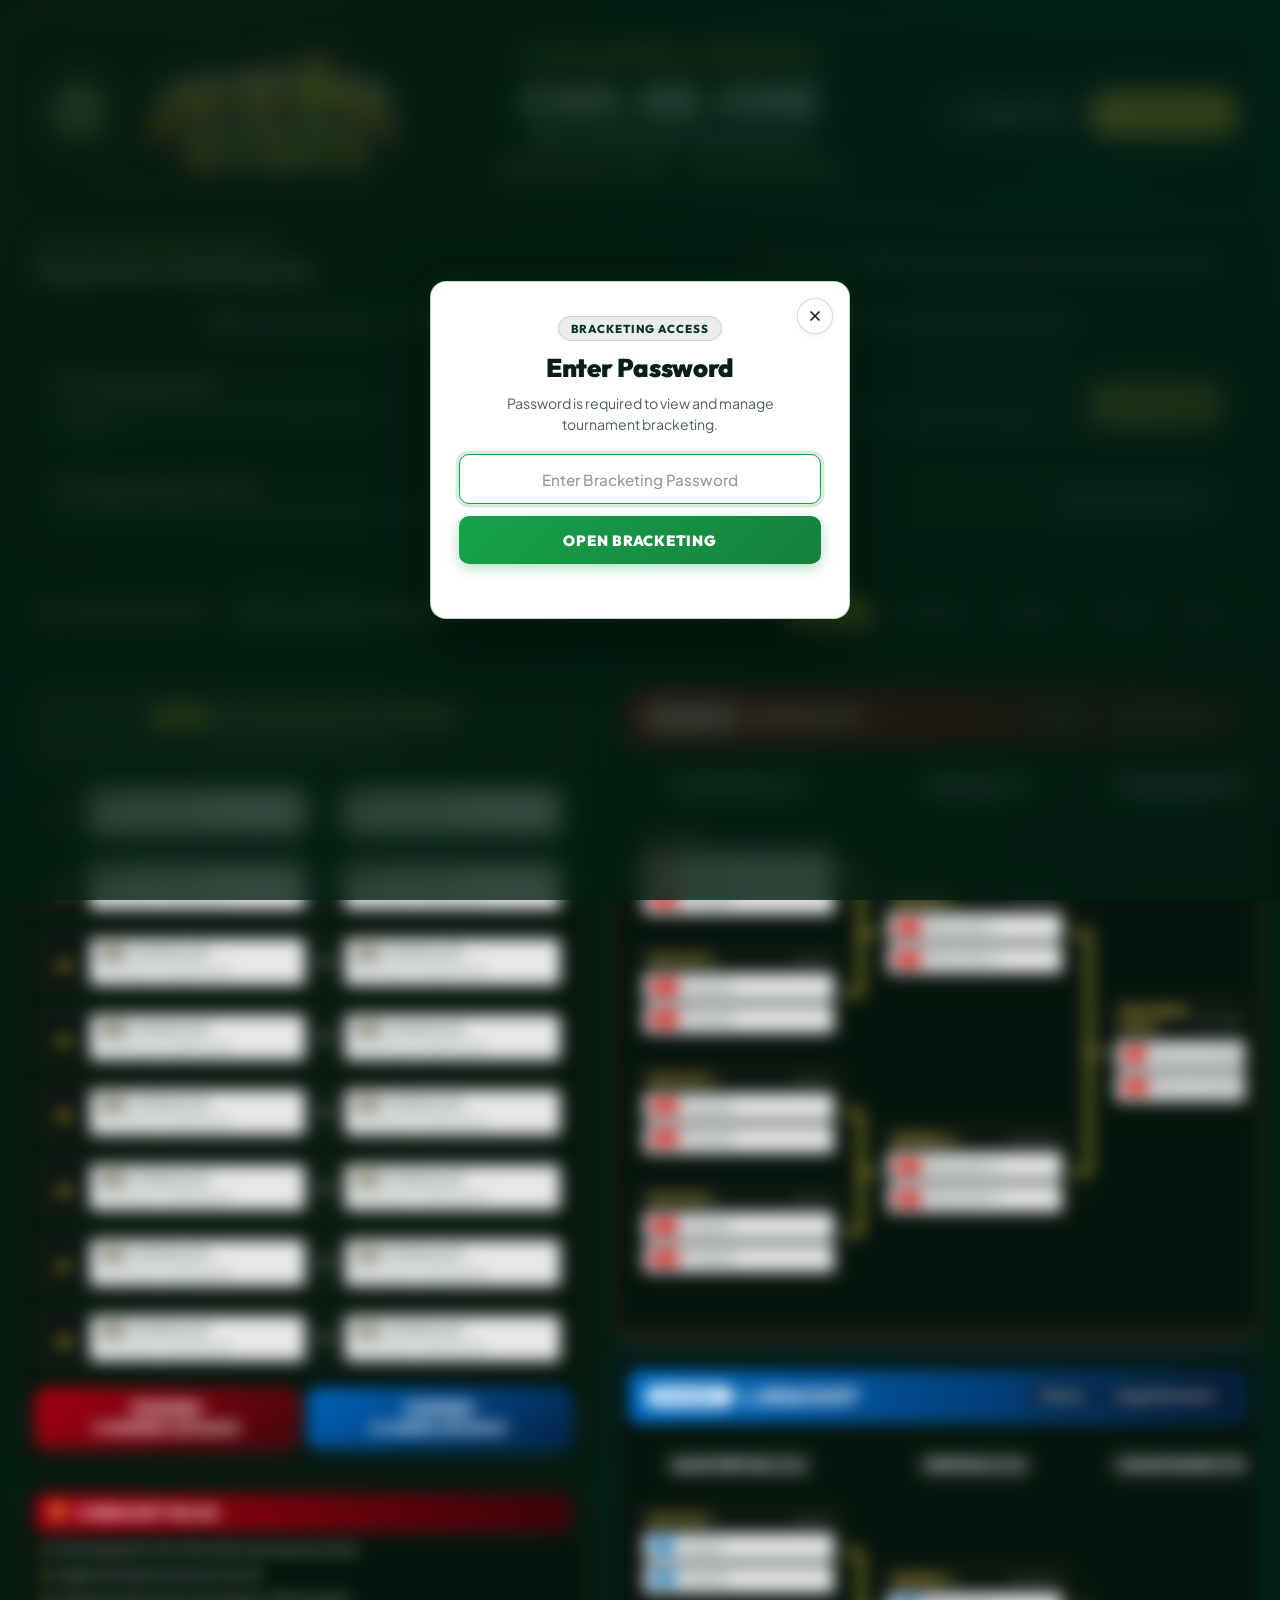
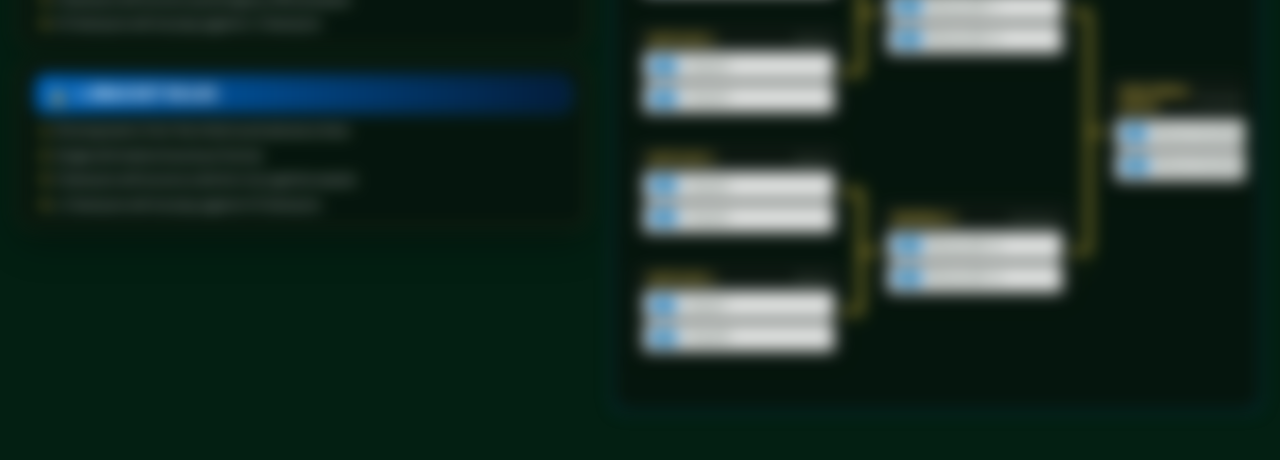
==== commit 4d116391: "Allow/Disallow Duplicate Entry" ====
--- a/bracketing.html
+++ b/bracketing.html
@@ -106,7 +106,7 @@
         </div>
 
         <!-- Module 2: Bracket Pairings -->
-        <div class="tournament-module-card" id="matchingModuleCard">
+        <div class="tournament-module-card" id="matchingModuleCard">
           <div class="module-info">
             <div class="module-header">
               <svg class="module-icon" viewBox="0 0 20 20" fill="currentColor" width="17" height="17" aria-hidden="true">
@@ -116,9 +116,23 @@
             </div>
             <p class="module-desc">Freeze seeds and assign BYEs to unlock match winner recording.</p>
           </div>
-          <button type="button" class="bracket-nav-btn bracket-btn-primary tournament-btn" id="toggleMatchingBtn" disabled>Lock Matching</button>
-        </div>
-      </div>
+          <button type="button" class="bracket-nav-btn bracket-btn-primary tournament-btn" id="toggleMatchingBtn" disabled>Lock Matching</button>
+        </div>
+
+        <!-- Module 3: Duplicate Player Entries -->
+        <div class="tournament-module-card tournament-module-card-wide" id="duplicateEntryModuleCard">
+          <div class="module-info">
+            <div class="module-header">
+              <svg class="module-icon" viewBox="0 0 20 20" fill="currentColor" width="17" height="17" aria-hidden="true">
+                <path fill-rule="evenodd" d="M10 2a8 8 0 100 16 8 8 0 000-16zm3.707 5.293a1 1 0 00-1.414 0L10 9.586 7.707 7.293a1 1 0 00-1.414 1.414L8.586 11l-2.293 2.293a1 1 0 001.414 1.414L10 12.414l2.293 2.293a1 1 0 001.414-1.414L11.414 11l2.293-2.293a1 1 0 000-1.414z" clip-rule="evenodd"/>
+              </svg>
+              <span class="module-title">Duplicate Player Entries</span>
+            </div>
+            <p class="module-desc">Control whether a player name or ID can be registered in more than one team. Team names always remain unique.</p>
+          </div>
+          <button type="button" class="bracket-nav-btn bracket-btn-ghost tournament-btn" id="toggleDuplicateEntryBtn" disabled>Allow Duplicate Entry</button>
+        </div>
+      </div>
     </section>
 
     <!-- Control Toolbar with Category Selector and Stage Navigation -->
--- a/bracketing.css
+++ b/bracketing.css
@@ -370,6 +370,10 @@
     background var(--duration-fast) var(--ease-spring),
     border-color var(--duration-fast) var(--ease-spring),
     box-shadow var(--duration-fast) var(--ease-spring);
+}
+
+.tournament-module-card-wide {
+  grid-column: 1 / -1;
 }
 
 .tournament-module-card:hover {
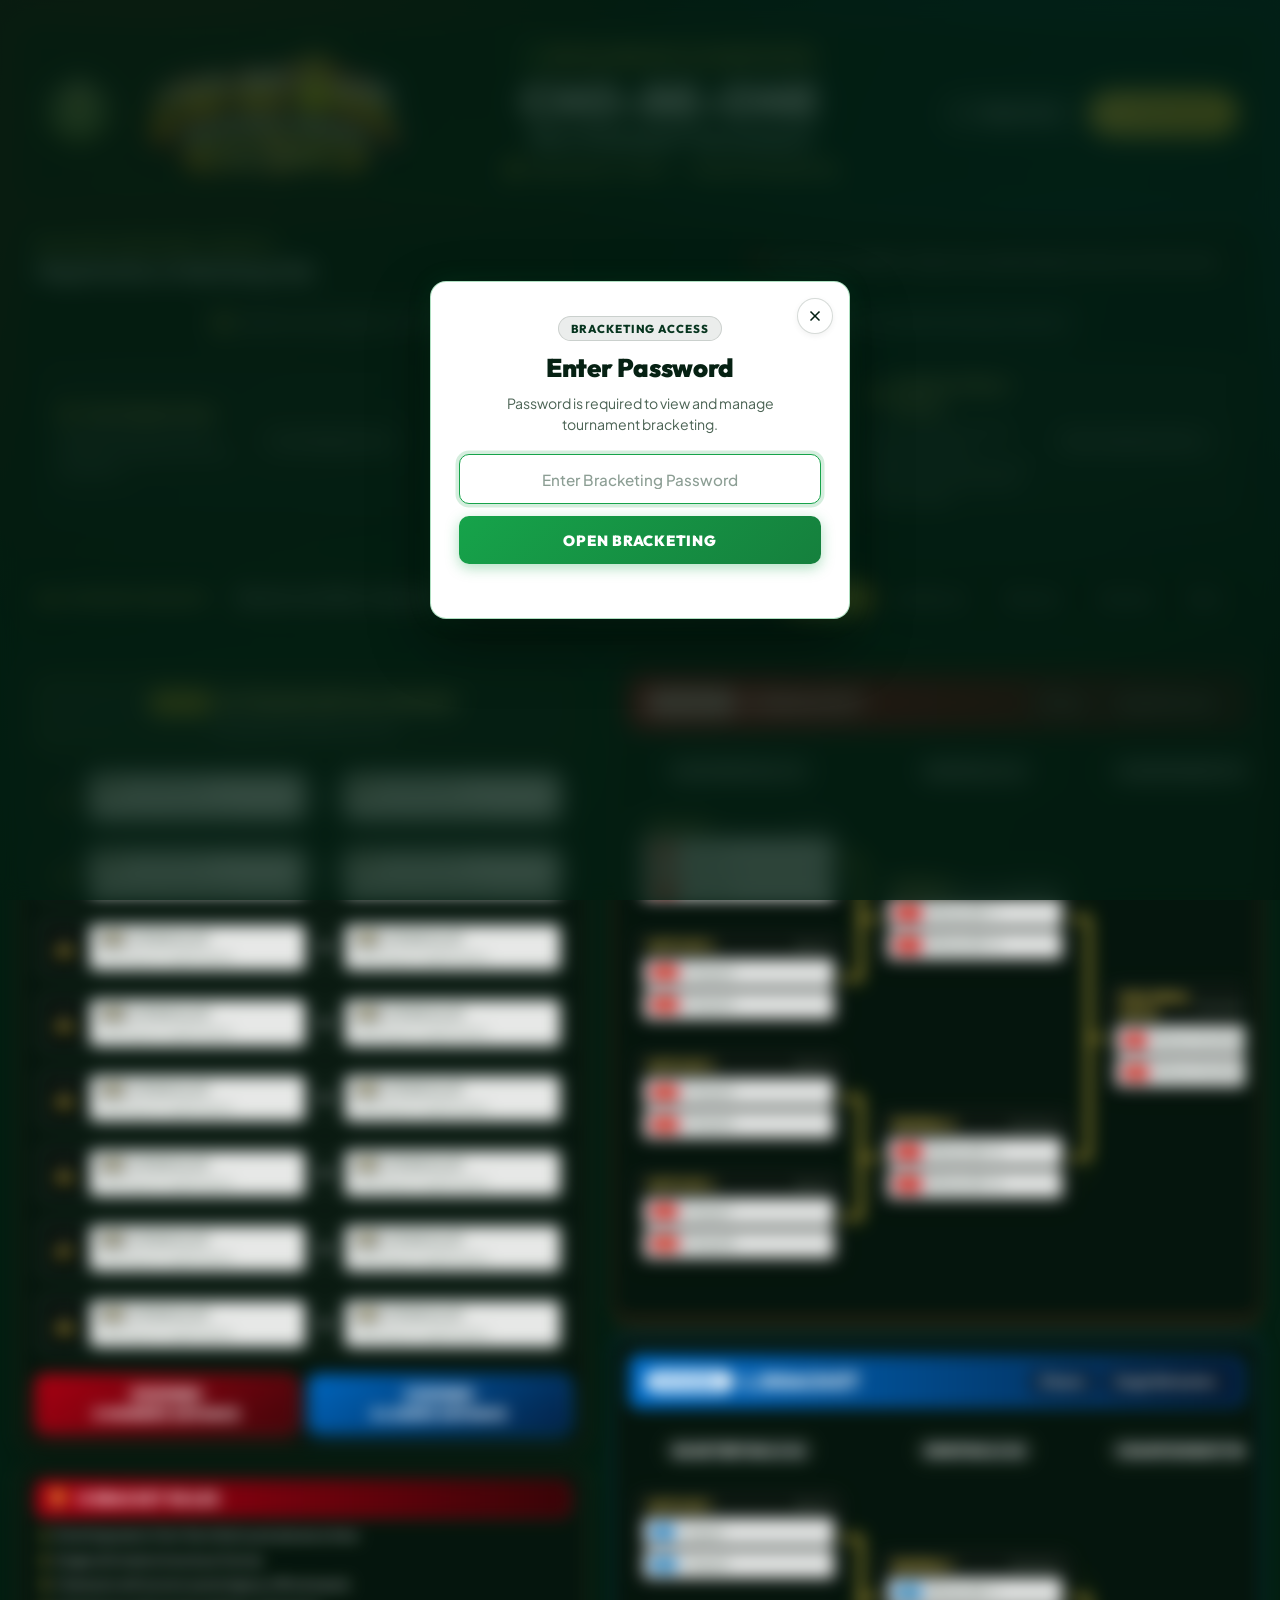
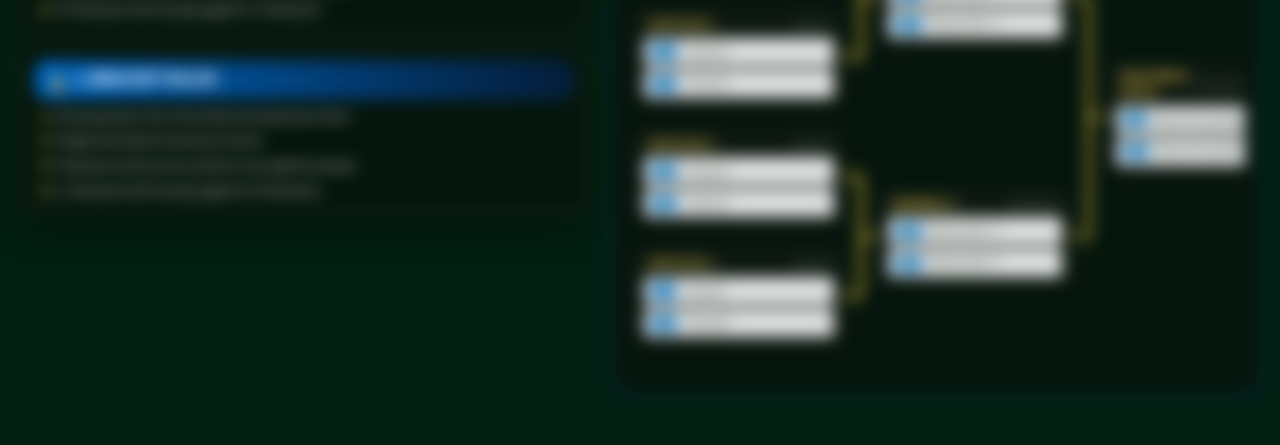
==== commit 935e520a: "Make bracket refresh manual" ====
--- a/bracketing.html
+++ b/bracketing.html
@@ -9,7 +9,7 @@
   <link rel="preconnect" href="https://fonts.gstatic.com" crossorigin>
   <link href="https://fonts.googleapis.com/css2?family=Outfit:wght@500;600;700;800;900&family=Plus+Jakarta+Sans:wght@400;500;600;700;800&display=swap" rel="stylesheet">
   <link rel="stylesheet" href="styles.css">
-  <link rel="stylesheet" href="bracketing.css">
+  <link rel="stylesheet" href="bracketing.css?v=duplicate-entry-controls-2">
 </head>
 <body class="bracket-body bracket-access-locked">
   <!-- Global Centralized Floating Toast Notification Container -->
@@ -359,6 +359,6 @@
     </article>
   </div>
 
-  <script src="bracketing.js"></script>
+  <script src="bracketing.js?v=duplicate-entry-controls-2"></script>
 </body>
 </html>
--- a/bracketing.css
+++ b/bracketing.css
@@ -351,7 +351,7 @@
 
 .tournament-modules-grid {
   display: grid;
-  grid-template-columns: repeat(2, minmax(0, 1fr));
+  grid-template-columns: repeat(3, minmax(0, 1fr));
   gap: 14px;
   width: 100%;
 }
@@ -373,7 +373,7 @@
 }
 
 .tournament-module-card-wide {
-  grid-column: 1 / -1;
+  grid-column: auto;
 }
 
 .tournament-module-card:hover {
